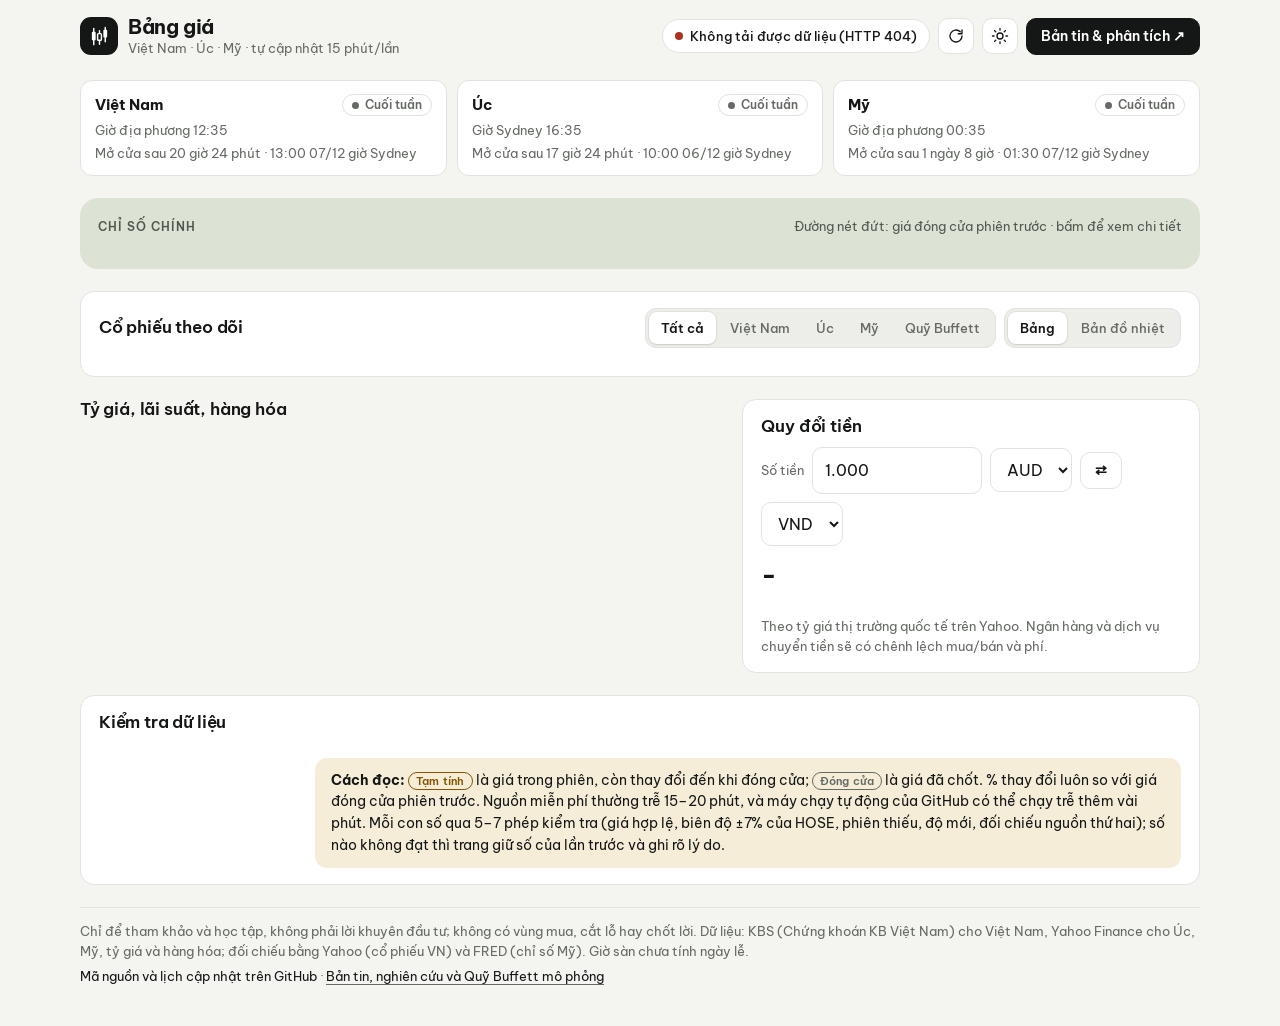
==== site/index.html @ a40be3b6 "Dong bo Quy Buffett/watchlist/goi y tu Claude; nhan Quy va nhan dinh; chan cong cu tim kiem; khoa ac" ====
<!doctype html>
<html lang="vi">
<head>
<meta charset="utf-8">
<meta name="viewport" content="width=device-width,initial-scale=1,viewport-fit=cover">
<title>Bảng giá trực tiếp</title>
<meta name="description" content="Giá chỉ số, cổ phiếu theo dõi, tỷ giá và hàng hóa Việt Nam, Úc, Mỹ; tự cập nhật 15 phút một lần trong giờ giao dịch, có kiểm tra dữ liệu.">
<meta name="theme-color" content="#151716">
<meta name="robots" content="noindex, nofollow, noarchive">
<link rel="manifest" href="manifest.webmanifest">
<link rel="icon" href="icon-192.png">
<link rel="apple-touch-icon" href="apple-touch-icon.png">
<meta name="apple-mobile-web-app-capable" content="yes">
<meta name="apple-mobile-web-app-title" content="Bảng giá">
<meta name="apple-mobile-web-app-status-bar-style" content="default">
<link rel="preconnect" href="https://fonts.googleapis.com">
<link rel="preconnect" href="https://fonts.gstatic.com" crossorigin>
<link rel="stylesheet" href="https://fonts.googleapis.com/css2?family=Be+Vietnam+Pro:wght@400;500;600;700&display=swap">
<style>
  /* Dấu ~ của Be Vietnam Pro dẹt, dễ đọc nhầm thành dấu trừ: lấy riêng ký tự này từ phông hệ thống */
  @font-face { font-family: "Tilde"; src: local("Arial"), local("Helvetica Neue"), local("Helvetica"), local("Roboto"); unicode-range: U+007E; }
  :root {
    color-scheme: light;
    --bg: #F4F4F1; --surface: #FFFFFF; --hero: #DCE3D5; --hero-line: #BFCAB6; --hero-muted: #505850;
    --ink: #151716; --muted: #656A64; --line: #E2E3DE; --soft: #EDEEE9; --on-ink: #FFFFFF; --on-ink-muted: #AEB3AC;
    --up: #17693F; --down: #A8331F; --warn: #845400; --warn-soft: #F6EDD9;
    --heat-up: #2E8B57; --heat-down: #C0463A; --heat-mid: #E4E6E0;
    --radius: 14px;
    --font: "Tilde", "Be Vietnam Pro", -apple-system, "Segoe UI", Roboto, "Helvetica Neue", Arial, sans-serif;
  }
  @media (prefers-color-scheme: dark) {
    :root:not([data-theme="light"]) {
      color-scheme: dark;
      --bg: #0F1110; --surface: #181B19; --hero: #243027; --hero-line: #3A493E; --hero-muted: #AAB6AA;
      --ink: #EBEDE8; --muted: #9CA29A; --line: #2B302C; --soft: #202421; --on-ink: #121413; --on-ink-muted: #5A6058;
      --up: #5CC48E; --down: #FF8A78; --warn: #E3A94C; --warn-soft: #2A2315;
      --heat-up: #2F8A5B; --heat-down: #B5483C; --heat-mid: #2A2E2B;
    }
  }
  :root[data-theme="dark"] {
    color-scheme: dark;
    --bg: #0F1110; --surface: #181B19; --hero: #243027; --hero-line: #3A493E; --hero-muted: #AAB6AA;
    --ink: #EBEDE8; --muted: #9CA29A; --line: #2B302C; --soft: #202421; --on-ink: #121413; --on-ink-muted: #5A6058;
    --up: #5CC48E; --down: #FF8A78; --warn: #E3A94C; --warn-soft: #2A2315;
    --heat-up: #2F8A5B; --heat-down: #B5483C; --heat-mid: #2A2E2B;
  }
  * { box-sizing: border-box; }
  html { -webkit-text-size-adjust: 100%; }
  body { margin: 0; background: var(--bg); color: var(--ink); font-family: var(--font); font-size: 15px; line-height: 1.55;
    padding: calc(14px + env(safe-area-inset-top, 0px)) 16px calc(40px + env(safe-area-inset-bottom, 0px)); -webkit-font-smoothing: antialiased; }
  .wrap { max-width: 1120px; margin-inline: auto; display: flex; flex-direction: column; gap: 22px; }
  h1, h2, h3 { margin: 0; line-height: 1.25; text-wrap: balance; }
  h2 { font-size: 17px; font-weight: 600; letter-spacing: -0.01em; }
  p { margin: 0; }
  a { color: var(--ink); text-underline-offset: 3px; text-decoration-color: var(--muted); }
  button { font: inherit; color: inherit; }
  :focus-visible { outline: 2px solid var(--ink); outline-offset: 2px; border-radius: 6px; }
  .muted { color: var(--muted); }
  .small { font-size: 13px; }
  .num { font-variant-numeric: tabular-nums; }
  .up { color: var(--up); } .down { color: var(--down); }

  /* Thanh trên */
  .top { display: flex; flex-wrap: wrap; align-items: center; justify-content: space-between; gap: 12px; }
  .brand { display: flex; align-items: center; gap: 10px; text-decoration: none; }
  .logo { width: 38px; height: 38px; border-radius: 11px; background: var(--ink); display: grid; place-items: center; flex: 0 0 auto; }
  .logo svg { width: 23px; height: 23px; }
  .logo .wk { stroke: var(--on-ink); stroke-width: 1.5; stroke-linecap: round; }
  .logo .bd { fill: var(--on-ink); } .logo .bh { fill: var(--ink); stroke: var(--on-ink); stroke-width: 1.5; }
  .brand h1 { font-size: 20px; font-weight: 700; letter-spacing: -0.02em; }
  .brand small { display: block; font-size: 12.5px; color: var(--muted); }
  .top-r { display: flex; flex-wrap: wrap; align-items: center; gap: 8px; }
  .chip { display: inline-flex; align-items: center; gap: 7px; font-size: 13px; font-weight: 500; padding: 6px 12px; border-radius: 999px; background: var(--surface); border: 1px solid var(--line); white-space: nowrap; }
  .chip .dot { width: 8px; height: 8px; border-radius: 50%; background: var(--up); }
  .chip.stale .dot { background: var(--warn); }
  .chip.err .dot { background: var(--down); }
  .btn { display: inline-flex; align-items: center; gap: 6px; font-size: 13.5px; font-weight: 600; padding: 7px 14px; border-radius: 10px; border: 1px solid var(--ink); background: var(--ink); color: var(--on-ink); cursor: pointer; text-decoration: none; }
  .btn.alt { background: var(--surface); color: var(--ink); border-color: var(--line); }
  .btn.alt:hover { border-color: var(--ink); }
  .icon-btn { width: 36px; height: 36px; padding: 0; justify-content: center; }
  .icon-btn svg { width: 18px; height: 18px; fill: none; stroke: currentColor; stroke-width: 1.8; stroke-linecap: round; stroke-linejoin: round; }
  .spin svg { animation: spin 0.8s linear infinite; }
  @keyframes spin { to { transform: rotate(360deg); } }

  /* Đồng hồ sàn */
  .clocks { display: grid; grid-template-columns: repeat(auto-fit, minmax(220px, 1fr)); gap: 10px; }
  .clock { background: var(--surface); border: 1px solid var(--line); border-radius: 12px; padding: 12px 14px; display: flex; flex-direction: column; gap: 3px; }
  .clock .r1 { display: flex; align-items: center; justify-content: space-between; gap: 8px; }
  .clock strong { font-size: 15px; }
  .st { display: inline-flex; align-items: center; gap: 6px; font-size: 12px; font-weight: 600; padding: 1px 9px; border-radius: 999px; border: 1px solid var(--line); color: var(--muted); }
  .st::before { content: ""; width: 7px; height: 7px; border-radius: 50%; background: currentColor; }
  .st.open { color: var(--up); }
  .st.lunch, .st.pre { color: var(--warn); }
  .clock .t { font-size: 13px; color: var(--muted); }

  /* Khung chỉ số (xanh xám) */
  .hero { background: var(--hero); border-radius: 18px; padding: 18px; display: flex; flex-direction: column; gap: 14px; }
  .hero-h { display: flex; flex-wrap: wrap; align-items: baseline; justify-content: space-between; gap: 6px 14px; }
  .eyebrow { font-size: 12px; font-weight: 600; letter-spacing: 0.08em; text-transform: uppercase; color: var(--hero-muted); }
  .idx { display: grid; grid-template-columns: repeat(auto-fill, minmax(150px, 1fr)); gap: 16px 14px; }
  .ix { display: flex; flex-direction: column; gap: 1px; min-width: 0; cursor: pointer; border-radius: 10px; }
  .ix .k { font-size: 13px; font-weight: 600; white-space: nowrap; overflow: hidden; text-overflow: ellipsis; }
  .ix .v { font-size: clamp(20px, 5vw, 28px); font-weight: 700; letter-spacing: -0.03em; line-height: 1.2; }
  .ix .d { font-size: 13px; font-weight: 600; }
  .ix .s { font-size: 11.5px; color: var(--hero-muted); }
  .ix svg { width: 100%; height: 38px; margin-top: 4px; overflow: visible; }
  .spark { fill: none; stroke: var(--ink); stroke-width: 1.6; stroke-linejoin: round; stroke-linecap: round; vector-effect: non-scaling-stroke; }
  .base { stroke: var(--hero-muted); stroke-width: 1; stroke-dasharray: 3 3; vector-effect: non-scaling-stroke; opacity: 0.7; }
  .badge { display: inline-block; font-size: 10.5px; font-weight: 600; letter-spacing: 0.02em; padding: 0 7px; border-radius: 999px; border: 1px solid currentColor; white-space: nowrap; }
  .badge.prov { color: var(--warn); }
  .badge.fin { color: var(--hero-muted); }
  .badge.h24 { color: var(--muted); }
  .badge.held { color: var(--down); }
  .badge.fund { background: var(--ink); color: var(--on-ink); border-color: var(--ink); }
  .badge.wait { color: var(--muted); }
  .vdot { display: inline-block; width: 8px; height: 8px; border-radius: 50%; margin-left: 5px; vertical-align: 1px; background: var(--muted); }
  .vdot.bullish { background: var(--up); } .vdot.bearish { background: var(--down); }
  .fund-mk { display: grid; gap: 14px; }
  @media (min-width: 900px) { .fund-mk { grid-template-columns: repeat(auto-fit, minmax(300px, 1fr)); } }
  .fund-mk h3 { font-size: 14px; margin: 0 0 6px; }
  .fund-mk table td, .fund-mk table th { padding: 8px 6px; }
  .fund-sum { font-size: 22px; font-weight: 700; letter-spacing: -0.02em; }

  /* Khối */
  .card { background: var(--surface); border: 1px solid var(--line); border-radius: var(--radius); padding: 16px 18px; min-width: 0; }
  .sec-h { display: flex; flex-wrap: wrap; align-items: center; justify-content: space-between; gap: 10px; margin-bottom: 12px; }
  .seg { display: inline-flex; gap: 2px; padding: 3px; border-radius: 11px; background: var(--soft); border: 1px solid var(--line); max-width: 100%; overflow-x: auto; }
  .seg button { font-size: 13px; font-weight: 500; padding: 6px 12px; border-radius: 8px; border: 0; background: none; color: var(--muted); cursor: pointer; white-space: nowrap; }
  .seg button[aria-pressed="true"] { background: var(--surface); color: var(--ink); font-weight: 600; box-shadow: 0 1px 2px rgba(0,0,0,.1), 0 0 0 1px var(--line); }
  .tools { display: flex; flex-wrap: wrap; gap: 8px; }

  /* Bảng theo dõi */
  .tbl { overflow-x: auto; margin-inline: -18px; padding-inline: 18px; }
  table { border-collapse: collapse; width: 100%; font-size: 14px; }
  th, td { padding: 10px 8px; text-align: left; border-bottom: 1px solid var(--line); vertical-align: middle; white-space: nowrap; }
  th { font-size: 11.5px; font-weight: 500; letter-spacing: 0.05em; text-transform: uppercase; color: var(--muted); }
  th button { all: unset; cursor: pointer; }
  th button:focus-visible { outline: 2px solid var(--ink); }
  th[aria-sort] button::after { content: " ↕"; opacity: 0.4; }
  th[aria-sort="descending"] button::after { content: " ↓"; opacity: 1; }
  th[aria-sort="ascending"] button::after { content: " ↑"; opacity: 1; }
  td.r, th.r { text-align: right; }
  thead th:first-child, tbody tr.row td:first-child { position: sticky; left: 0; z-index: 1; background: var(--surface); }
  tbody tr.row:hover td:first-child { background: var(--soft); }
  tbody tr.row { cursor: pointer; }
  tbody tr.row:hover td { background: var(--soft); }
  .tk { font-weight: 700; }
  .nm { display: block; font-size: 12px; color: var(--muted); max-width: 170px; overflow: hidden; text-overflow: ellipsis; }
  .rng { position: relative; width: 110px; height: 6px; border-radius: 3px; background: var(--soft); display: inline-block; vertical-align: middle; }
  .rng i { position: absolute; top: -3px; width: 3px; height: 12px; border-radius: 2px; background: var(--ink); transform: translateX(-50%); }
  td svg.mini { width: 96px; height: 26px; display: block; margin-left: auto; overflow: visible; }
  td svg.mini .spark { stroke-width: 1.4; }
  td svg.mini .base { stroke: var(--muted); }
  tr.detail td { background: var(--bg); white-space: normal; padding: 14px 12px; }
  .det { display: grid; gap: 14px; }
  @media (min-width: 760px) { .det { grid-template-columns: minmax(0, 1.4fr) minmax(0, 1fr); } }
  .det svg.big { width: 100%; height: 150px; display: block; overflow: visible; }
  .det svg.big .ma { fill: none; stroke: var(--muted); stroke-width: 1.2; stroke-dasharray: 5 4; vector-effect: non-scaling-stroke; }
  .det svg.big text { font-size: 11px; fill: var(--muted); font-family: var(--font); }
  .kv { display: grid; grid-template-columns: repeat(2, minmax(0, 1fr)); gap: 8px 14px; font-size: 13.5px; }
  .kv div span { display: block; font-size: 12px; color: var(--muted); }
  .checks { list-style: none; margin: 8px 0 0; padding: 0; display: flex; flex-direction: column; gap: 4px; font-size: 13px; }
  .checks li { display: flex; gap: 8px; align-items: baseline; }
  .lv { flex: 0 0 auto; font-size: 11px; font-weight: 700; padding: 0 7px; border-radius: 999px; border: 1px solid currentColor; }
  .lv.ok { color: var(--up); } .lv.warn { color: var(--warn); } .lv.fail { color: var(--down); } .lv.na { color: var(--muted); }

  /* Bản đồ nhiệt */
  .heat { display: grid; grid-template-columns: repeat(auto-fill, minmax(118px, 1fr)); gap: 6px; }
  .tile { border: 0; border-radius: 10px; padding: 12px 10px; text-align: left; cursor: pointer; display: flex; flex-direction: column; gap: 2px; min-height: 84px; color: var(--ink); }
  .tile .tk { font-size: 15px; }
  .tile .p { font-size: 13px; font-weight: 600; }
  .tile .m { font-size: 11.5px; opacity: 0.85; }
  .legend { display: flex; align-items: center; gap: 8px; font-size: 12px; color: var(--muted); margin-top: 10px; flex-wrap: wrap; }
  .legend .bar { width: 160px; height: 8px; border-radius: 4px; background: linear-gradient(90deg, var(--heat-down), var(--heat-mid), var(--heat-up)); }

  /* Vĩ mô */
  .macro { display: grid; grid-template-columns: repeat(auto-fill, minmax(165px, 1fr)); gap: 10px; }
  .mc { background: var(--surface); border: 1px solid var(--line); border-radius: 12px; padding: 12px 14px; display: flex; flex-direction: column; gap: 2px; cursor: pointer; text-align: left; }
  .mc .k { font-size: 12.5px; font-weight: 500; color: var(--muted); }
  .mc .v { font-size: 21px; font-weight: 700; letter-spacing: -0.02em; }
  .mc .d { font-size: 12.5px; font-weight: 600; }
  .mc .n { font-size: 11.5px; color: var(--muted); }

  /* Quy đổi tiền */
  .conv { display: grid; gap: 10px; }
  .conv .row2 { display: flex; flex-wrap: wrap; gap: 8px; align-items: center; }
  .conv input, .conv select { font: inherit; font-size: 16px; padding: 10px 12px; border-radius: 10px; border: 1px solid var(--line); background: var(--surface); color: var(--ink); }
  .conv input { width: 170px; max-width: 100%; }
  .conv .res { font-size: 26px; font-weight: 700; letter-spacing: -0.02em; }

  /* Kiểm tra dữ liệu */
  .qa { display: grid; gap: 16px; }
  @media (min-width: 760px) { .qa { grid-template-columns: 200px minmax(0, 1fr); align-items: start; } }
  svg.gauge { width: 170px; height: auto; display: block; }
  svg.gauge .t { stroke: var(--line); stroke-width: 3.4; stroke-linecap: round; }
  svg.gauge .t.on { stroke: var(--ink); }
  svg.gauge .g1 { font-family: var(--font); font-size: 36px; font-weight: 700; fill: var(--ink); letter-spacing: -0.03em; }
  svg.gauge .g2 { font-family: var(--font); font-size: 16px; font-weight: 500; fill: var(--muted); }
  .qa ul { margin: 0; padding-left: 18px; font-size: 14px; }
  .qa li + li { margin-top: 4px; }
  .note { background: var(--warn-soft); border-radius: 12px; padding: 12px 16px; font-size: 14px; }
  footer { font-size: 12.5px; color: var(--muted); border-top: 1px solid var(--line); padding-top: 14px; display: flex; flex-direction: column; gap: 6px; }
  .grid2 { display: grid; gap: 22px; }
  @media (min-width: 900px) { .grid2 { grid-template-columns: minmax(0, 1.4fr) minmax(0, 1fr); align-items: start; } }
  [hidden] { display: none !important; }
  @media (prefers-reduced-motion: reduce) { * { animation: none !important; transition: none !important; } }
</style>
</head>
<body>
<div class="wrap">
  <header class="top">
    <a class="brand" href="./" aria-label="Bảng giá trực tiếp, về đầu trang">
      <span class="logo" aria-hidden="true"><svg viewBox="0 0 24 24"><path class="wk" d="M6 3.5v17M12 6v14M18 2.5v15"/><rect class="bd" x="4" y="7" width="4" height="9" rx="1"/><rect class="bh" x="10" y="9" width="4" height="7" rx="1"/><rect class="bd" x="16" y="5" width="4" height="8" rx="1"/></svg></span>
      <span><h1>Bảng giá</h1><small>Việt Nam · Úc · Mỹ · tự cập nhật 15 phút/lần</small></span>
    </a>
    <div class="top-r">
      <span class="chip" id="fresh" role="status"><span class="dot" aria-hidden="true"></span><span id="fresh-t">Đang tải…</span></span>
      <button class="btn alt icon-btn" id="reload" type="button" aria-label="Tải lại dữ liệu" title="Tải lại dữ liệu"><svg viewBox="0 0 24 24"><path d="M20 12a8 8 0 1 1-2.34-5.66"/><path d="M20 4v5h-5"/></svg></button>
      <button class="btn alt icon-btn" id="theme" type="button" aria-label="Đổi giao diện sáng/tối" title="Giao diện: theo máy"><svg viewBox="0 0 24 24"><circle cx="12" cy="12" r="4"/><path d="M12 2v2M12 20v2M4.9 4.9l1.4 1.4M17.7 17.7l1.4 1.4M2 12h2M20 12h2M4.9 19.1l1.4-1.4M17.7 6.3l1.4-1.4"/></svg></button>
      <a class="btn" href="https://claude.ai/artifact/1ivWHfw7vfybPnV2a4QpZV" target="_blank" rel="noopener">Bản tin &amp; phân tích ↗</a>
    </div>
  </header>

  <section class="clocks" id="clocks" aria-label="Trạng thái các sàn"></section>

  <section class="hero" aria-label="Chỉ số chính">
    <div class="hero-h"><p class="eyebrow">Chỉ số chính</p><p class="small" style="color:var(--hero-muted)">Đường nét đứt: giá đóng cửa phiên trước · bấm để xem chi tiết</p></div>
    <div class="idx" id="idx"></div>
  </section>

  <section class="card" aria-labelledby="wl-h">
      <div class="sec-h">
        <h2 id="wl-h">Cổ phiếu theo dõi</h2>
        <div class="tools">
          <div class="seg" role="group" aria-label="Lọc theo thị trường" id="mkt-seg">
            <button type="button" data-m="ALL" aria-pressed="true">Tất cả</button>
            <button type="button" data-m="VN" aria-pressed="false">Việt Nam</button>
            <button type="button" data-m="AU" aria-pressed="false">Úc</button>
            <button type="button" data-m="US" aria-pressed="false">Mỹ</button>
            <button type="button" data-m="FUND" aria-pressed="false">Quỹ Buffett</button>
          </div>
          <div class="seg" role="group" aria-label="Kiểu hiển thị" id="view-seg">
            <button type="button" data-v="table" aria-pressed="true">Bảng</button>
            <button type="button" data-v="heat" aria-pressed="false">Bản đồ nhiệt</button>
          </div>
        </div>
      </div>
      <div class="tbl" id="wl-table"></div>
      <div id="wl-heat" hidden></div>
  </section>

  <section class="card" aria-labelledby="fd-h" id="fund-card" hidden>
    <div class="sec-h"><h2 id="fd-h">Quỹ Buffett mô phỏng · hôm nay</h2><span class="small muted" id="fd-src"></span></div>
    <div class="fund-mk" id="fund-body"></div>
    <p class="small muted" style="margin-top:10px">Quỹ ảo do routine nghiên cứu điều hành theo quy tắc cố định mỗi sáng. Con số ở đây là <strong>ước tính trong ngày</strong> từ giá mới nhất (có thể là giá tạm tính), không phải giá trị quỹ chính thức; phần tiền mặt coi như không đổi. Không phải lời khuyên đầu tư.</p>
  </section>

  <div class="grid2">
      <section aria-labelledby="mc-h">
        <div class="sec-h"><h2 id="mc-h">Tỷ giá, lãi suất, hàng hóa</h2></div>
        <div class="macro" id="macro"></div>
      </section>
      <section class="card conv" aria-labelledby="cv-h">
        <h2 id="cv-h">Quy đổi tiền</h2>
        <div class="row2">
          <label class="small muted" for="cv-amt">Số tiền</label>
          <input id="cv-amt" type="text" inputmode="decimal" value="1.000">
          <select id="cv-from" aria-label="Từ đồng tiền"><option>AUD</option><option>VND</option><option>USD</option></select>
          <button class="btn alt" type="button" id="cv-swap" aria-label="Đổi chiều">⇄</button>
          <select id="cv-to" aria-label="Sang đồng tiền"><option>VND</option><option>AUD</option><option>USD</option></select>
        </div>
        <p class="res num" id="cv-res" aria-live="polite">-</p>
        <p class="small muted" id="cv-rate"></p>
        <p class="small muted">Theo tỷ giá thị trường quốc tế trên Yahoo. Ngân hàng và dịch vụ chuyển tiền sẽ có chênh lệch mua/bán và phí.</p>
      </section>
  </div>

  <section class="card" aria-labelledby="qa-h">
    <div class="sec-h"><h2 id="qa-h">Kiểm tra dữ liệu</h2><span class="small muted" id="qa-src"></span></div>
    <div class="qa">
      <div id="qa-gauge"></div>
      <div style="display:flex;flex-direction:column;gap:12px;min-width:0">
        <div id="qa-list"></div>
        <div class="note">
          <strong>Cách đọc:</strong> <span class="badge prov">Tạm tính</span> là giá trong phiên, còn thay đổi đến khi đóng cửa; <span class="badge fin" style="color:var(--muted)">Đóng cửa</span> là giá đã chốt. % thay đổi luôn so với giá đóng cửa phiên trước. Nguồn miễn phí thường trễ 15–20 phút, và máy chạy tự động của GitHub có thể chạy trễ thêm vài phút. Mỗi con số qua 5–7 phép kiểm tra (giá hợp lệ, biên độ ±7% của HOSE, phiên thiếu, độ mới, đối chiếu nguồn thứ hai); số nào không đạt thì trang giữ số của lần trước và ghi rõ lý do.
        </div>
      </div>
    </div>
  </section>

  <footer>
    <p>Chỉ để tham khảo và học tập, không phải lời khuyên đầu tư; không có vùng mua, cắt lỗ hay chốt lời. Dữ liệu: KBS (Chứng khoán KB Việt Nam) cho Việt Nam, Yahoo Finance cho Úc, Mỹ, tỷ giá và hàng hóa; đối chiếu bằng Yahoo (cổ phiếu VN) và FRED (chỉ số Mỹ). Giờ sàn chưa tính ngày lễ.</p>
    <p><a id="repo-link" href="#" target="_blank" rel="noopener">Mã nguồn và lịch cập nhật trên GitHub</a> · <a href="https://claude.ai/artifact/1ivWHfw7vfybPnV2a4QpZV" target="_blank" rel="noopener">Bản tin, nghiên cứu và Quỹ Buffett mô phỏng</a></p>
  </footer>
</div>

<script>
(function () {
  'use strict';
  var $ = function (id) { return document.getElementById(id); };
  var DATA = null, OPEN = {}, SORT = { k: 'chg', dir: -1 }, MKT = 'ALL', VIEW = 'table';
  var SESS = {
    VN: { name: 'Việt Nam', tz: 'Asia/Ho_Chi_Minh', s: [[540, 690], [780, 885]] },
    AU: { name: 'Úc', tz: 'Australia/Sydney', s: [[600, 972]] },
    US: { name: 'Mỹ', tz: 'America/New_York', s: [[570, 960]] }
  };
  var SYD = 'Australia/Sydney';

  function esc(s) { return String(s == null ? '' : s).replace(/[&<>"']/g, function (c) { return { '&': '&amp;', '<': '&lt;', '>': '&gt;', '"': '&quot;', "'": '&#39;' }[c]; }); }
  function store(k, v) { try { if (v === undefined) { return localStorage.getItem(k); } localStorage.setItem(k, v); } catch (e) { return null; } }
  function fmt(v, dp) { return v == null ? '-' : Number(v).toLocaleString('vi-VN', { minimumFractionDigits: dp, maximumFractionDigits: dp }); }
  function dpOf(it) {
    if (it.dp != null) { return it.dp; }
    if (it.currency === 'VND') { return 0; }
    return 2;
  }
  function pct(v, d) { return v == null ? '-' : (v > 0 ? '+' : v < 0 ? '−' : '') + Math.abs(v).toFixed(d == null ? 2 : d).replace('.', ',') + '%'; }
  function cls(v) { return v == null ? '' : v > 0 ? 'up' : v < 0 ? 'down' : ''; }
  function arrow(v) { return v == null ? '' : v > 0 ? '▲ ' : v < 0 ? '▼ ' : '■ '; }
  function ddmm(iso) { var m = /^(\d{4})-(\d{2})-(\d{2})/.exec(iso || ''); return m ? m[3] + '/' + m[2] : ''; }

  // ---- Giờ theo múi giờ ----
  function parts(date, tz) {
    var o = {};
    new Intl.DateTimeFormat('en-GB', { timeZone: tz, hourCycle: 'h23', year: 'numeric', month: '2-digit', day: '2-digit', hour: '2-digit', minute: '2-digit', weekday: 'short' })
      .formatToParts(date).forEach(function (p) { o[p.type] = p.value; });
    return { y: +o.year, mo: +o.month, d: +o.day, h: +o.hour, mi: +o.minute, wd: ['Mon', 'Tue', 'Wed', 'Thu', 'Fri', 'Sat', 'Sun'].indexOf(o.weekday) };
  }
  function zoned(y, mo, d, minutes, tz) {
    var guess = Date.UTC(y, mo - 1, d, Math.floor(minutes / 60), minutes % 60);
    for (var i = 0; i < 2; i++) {
      var p = parts(new Date(guess), tz);
      var shown = Date.UTC(p.y, p.mo - 1, p.d, p.h, p.mi);
      guess += Date.UTC(y, mo - 1, d, Math.floor(minutes / 60), minutes % 60) - shown;
    }
    return new Date(guess);
  }
  function hm(date, tz) { var p = parts(date, tz); return (p.h < 10 ? '0' : '') + p.h + ':' + (p.mi < 10 ? '0' : '') + p.mi; }
  function dur(ms) {
    var m = Math.max(0, Math.round(ms / 60000)), h = Math.floor(m / 60);
    if (h >= 24) { return Math.floor(h / 24) + ' ngày ' + (h % 24) + ' giờ'; }
    return h ? h + ' giờ ' + (m % 60) + ' phút' : m + ' phút';
  }
  function marketClock(k, now) {
    var S = SESS[k], p = parts(now, S.tz), t = p.h * 60 + p.mi, st = 'closed', next = null, what = '';
    var dayStart = function (addDays) {
      var base = new Date(Date.UTC(p.y, p.mo - 1, p.d + addDays));
      return { y: base.getUTCFullYear(), mo: base.getUTCMonth() + 1, d: base.getUTCDate(), wd: (p.wd + addDays) % 7 };
    };
    if (p.wd < 5) {
      for (var i = 0; i < S.s.length; i++) {
        var a = S.s[i][0], b = S.s[i][1];
        if (t >= a && t < b) { st = 'open'; next = zoned(p.y, p.mo, p.d, b, S.tz); what = i < S.s.length - 1 ? 'nghỉ trưa' : 'đóng cửa'; break; }
        if (t < a) { st = i === 0 ? 'pre' : 'lunch'; next = zoned(p.y, p.mo, p.d, a, S.tz); what = i === 0 ? 'mở cửa' : 'giao dịch lại'; break; }
      }
    }
    if (!next) {
      st = p.wd >= 5 ? 'weekend' : 'closed';
      for (var n = 1; n <= 7; n++) {
        var dd = dayStart(n);
        if (dd.wd < 5) { next = zoned(dd.y, dd.mo, dd.d, S.s[0][0], S.tz); what = 'mở cửa'; break; }
      }
    }
    return { st: st, next: next, what: what, local: hm(now, S.tz) };
  }
  var ST_TEXT = { open: 'Đang giao dịch', lunch: 'Nghỉ trưa', pre: 'Chưa mở cửa', closed: 'Đã đóng cửa', weekend: 'Cuối tuần' };
  function renderClocks() {
    var now = new Date();
    $('clocks').innerHTML = ['VN', 'AU', 'US'].map(function (k) {
      var c = marketClock(k, now), S = SESS[k];
      var nextSyd = c.next ? hm(c.next, SYD) : '';
      var sameDay = c.next && parts(c.next, SYD).d === parts(now, SYD).d;
      return '<div class="clock"><div class="r1"><strong>' + S.name + '</strong><span class="st ' + c.st + '">' + ST_TEXT[c.st] + '</span></div>' +
        '<span class="t">' + (k === 'AU' ? 'Giờ Sydney ' : 'Giờ địa phương ') + c.local + '</span>' +
        (c.next ? '<span class="t">' + c.what.charAt(0).toUpperCase() + c.what.slice(1) + ' sau ' + dur(c.next - now) + ' · ' + nextSyd + (sameDay ? '' : ' ' + ddmm(c.next.toISOString())) + ' giờ Sydney</span>' : '') + '</div>';
    }).join('');
  }

  // ---- Biểu đồ ----
  function sparkSvg(vals, base, w, h, klass) {
    vals = (vals || []).filter(function (v) { return v != null; });
    if (vals.length < 2) { return ''; }
    var all = base != null ? vals.concat([base]) : vals;
    var lo = Math.min.apply(null, all), hi = Math.max.apply(null, all);
    if (hi === lo) { hi = lo + 1; }
    var X = function (i) { return (i / (vals.length - 1)) * w; };
    var Y = function (v) { return h - 2 - (v - lo) / (hi - lo) * (h - 4); };
    var d = vals.map(function (v, i) { return (i ? 'L' : 'M') + X(i).toFixed(1) + ',' + Y(v).toFixed(1); }).join('');
    return '<svg class="' + (klass || '') + '" viewBox="0 0 ' + w + ' ' + h + '" preserveAspectRatio="none" aria-hidden="true">' +
      (base != null ? '<line class="base" x1="0" x2="' + w + '" y1="' + Y(base).toFixed(1) + '" y2="' + Y(base).toFixed(1) + '"/>' : '') +
      '<path class="spark" d="' + d + '"/></svg>';
  }
  function bigChart(it) {
    var v = it.hist || [];
    if (v.length < 2) { return '<p class="small muted">Chưa đủ dữ liệu để vẽ.</p>'; }
    var w = 600, h = 150, pl = 4, pr = 4, pt = 8, pb = 18;
    var extra = [it.ma50, it.prevClose].filter(function (x) { return x != null; });
    var lo = Math.min.apply(null, v.concat(extra)), hi = Math.max.apply(null, v.concat(extra));
    if (hi === lo) { hi = lo + 1; }
    var X = function (i) { return pl + (w - pl - pr) * i / (v.length - 1); };
    var Y = function (x) { return pt + (h - pt - pb) * (1 - (x - lo) / (hi - lo)); };
    var d = v.map(function (x, i) { return (i ? 'L' : 'M') + X(i).toFixed(1) + ',' + Y(x).toFixed(1); }).join('');
    var ma = it.ma50 != null ? '<line class="ma" x1="' + pl + '" x2="' + (w - pr) + '" y1="' + Y(it.ma50).toFixed(1) + '" y2="' + Y(it.ma50).toFixed(1) + '"/>' : '';
    return '<svg class="big" viewBox="0 0 ' + w + ' ' + h + '" preserveAspectRatio="none" role="img" aria-label="Giá ' + esc(it.label) + ' 60 phiên gần nhất">' + ma +
      '<path class="spark" d="' + d + '"/></svg>' +
      '<p class="small muted">60 phiên gần nhất · cao nhất ' + fmt(Math.max.apply(null, v), dpOf(it)) + ' · thấp nhất ' + fmt(Math.min.apply(null, v), dpOf(it)) +
      (it.ma50 != null ? ' · nét đứt: trung bình 50 phiên ' + fmt(it.ma50, dpOf(it)) : '') + '</p>';
  }
  function gauge(frac, big, small, label) {
    var n = 41, s = '';
    for (var i = 0; i < n; i++) {
      var a = (150 + 240 * i / (n - 1)) * Math.PI / 180, c = Math.cos(a), si = Math.sin(a);
      var on = frac != null && frac > 0 && i / (n - 1) <= frac + 1e-9;
      s += '<line class="t' + (on ? ' on' : '') + '" x1="' + (100 + 70 * c).toFixed(1) + '" y1="' + (100 + 70 * si).toFixed(1) + '" x2="' + (100 + 88 * c).toFixed(1) + '" y2="' + (100 + 88 * si).toFixed(1) + '"/>';
    }
    return '<svg class="gauge" viewBox="0 0 200 152" role="img" aria-label="' + esc(label) + '">' + s +
      '<text class="g1" x="100" y="110" text-anchor="middle">' + esc(big) + '</text><text class="g2" x="100" y="136" text-anchor="middle">' + esc(small) + '</text></svg>';
  }

  // ---- Trạng thái một con số ----
  function badge(it) {
    if (it.held) { return '<span class="badge held" title="' + esc(it.heldReason) + '">Số cũ</span>'; }
    if (it.status === 'provisional') { return '<span class="badge prov">Tạm tính' + (it.lastTime ? ' ' + hm(new Date(it.lastTime), SYD) : '') + '</span>'; }
    if (it.status === 'final') { return '<span class="badge fin">Đóng cửa ' + ddmm(it.day) + '</span>'; }
    return '<span class="badge h24">24 giờ</span>';
  }
  function unitOf(it) { return it.unit || (it.currency && !it.index ? it.currency : ''); }
  var VI = { bullish: 'Tích cực', neutral: 'Trung lập', bearish: 'Tiêu cực' };
  function tagsHtml(it) {
    var t = it.tags || [], h = '';
    if (t.indexOf('fund') >= 0 && it.weight != null) { h += ' <span class="badge fund" title="Đang nằm trong quỹ Buffett mô phỏng">Quỹ ' + Math.round(it.weight * 100) + '%</span>'; }
    else if (t.indexOf('waiting') >= 0) { h += ' <span class="badge wait" title="Đã được chấm Tích cực, chờ kỳ cân lại đầu tháng">Chờ cân lại</span>'; }
    if (it.verdict) { h += '<span class="vdot ' + esc(it.verdict) + '" role="img" aria-label="Buffett: ' + esc(VI[it.verdict]) + '" title="Mô phỏng Buffett: ' + esc(VI[it.verdict]) + (it.confidence != null ? ', tin cậy ' + esc(it.confidence) + '/100' : '') + '"></span>'; }
    return h;
  }

  function renderIndices() {
    var ids = DATA.groups.indices || [];
    $('idx').innerHTML = ids.map(function (k) {
      var it = DATA.items[k];
      if (!it) { return '<div class="ix"><span class="k">' + esc(k) + '</span><span class="s">Chưa có dữ liệu</span></div>'; }
      var sp = it.spark && it.spark.length > 1 ? it.spark : it.hist;
      return '<div class="ix" tabindex="0" role="button" data-open="' + esc(k) + '" aria-label="' + esc(it.label) + ' ' + fmt(it.last, 2) + ', ' + pct(it.changePct) + '">' +
        '<span class="k">' + esc(it.label) + '</span><span class="v num">' + fmt(it.last, 2) + '</span>' +
        '<span class="d ' + cls(it.changePct) + '">' + arrow(it.changePct) + pct(it.changePct).replace(/^[+−]/, '') + ' <span class="num" style="font-weight:500">(' + (it.change > 0 ? '+' : '') + fmt(it.change, 2) + ')</span></span>' +
        '<span class="s">' + badge(it) + '</span>' + sparkSvg(sp, it.spark && it.spark.length > 1 ? it.prevClose : null, 160, 38) + '</div>';
    }).join('');
  }

  function rowsFor() {
    return (DATA.groups.watchlist || []).map(function (k) { return DATA.items[k]; }).filter(function (it) {
      if (!it) { return false; }
      if (MKT === 'FUND') { return (it.tags || []).some(function (t) { return t === 'fund' || t === 'waiting'; }); }
      return MKT === 'ALL' || it.market === MKT;
    });
  }
  var COLS = [
    ['tk', 'Mã', function (it) { return it.label; }],
    ['px', 'Giá', function (it) { return it.last; }, 'r'],
    ['chg', '% ngày', function (it) { return it.changePct; }, 'r'],
    ['m1', '1 tháng', function (it) { return it.chg1m; }, 'r'],
    ['ytd', 'Từ đầu năm', function (it) { return it.chgYtd; }, 'r'],
    ['rng', 'Vùng 52 tuần', function (it) { return it.hi52 > it.lo52 ? (it.last - it.lo52) / (it.hi52 - it.lo52) : null; }],
    ['ma', 'So với MA200', function (it) { return it.ma200 ? (it.last / it.ma200 - 1) * 100 : null; }, 'r'],
    ['sp', '60 phiên', null, 'r']
  ];
  function renderTable() {
    var rows = rowsFor(), col = COLS.filter(function (c) { return c[0] === SORT.k; })[0];
    if (col && col[2]) {
      rows.sort(function (a, b) {
        var x = col[2](a), y = col[2](b);
        if (x == null) { return 1; } if (y == null) { return -1; }
        return (typeof x === 'string' ? x.localeCompare(y) : x - y) * SORT.dir;
      });
    }
    var head = '<thead><tr>' + COLS.map(function (c) {
      var sorted = SORT.k === c[0] ? (SORT.dir > 0 ? 'ascending' : 'descending') : 'none';
      return '<th class="' + (c[3] || '') + '"' + (c[2] ? ' aria-sort="' + sorted + '"><button type="button" data-sort="' + c[0] + '">' + c[1] + '</button>' : '>' + c[1]) + '</th>';
    }).join('') + '</tr></thead>';
    var body = rows.map(function (it) {
      var pos = it.hi52 > it.lo52 ? Math.max(0, Math.min(1, (it.last - it.lo52) / (it.hi52 - it.lo52))) : null;
      var vsMa = it.ma200 ? (it.last / it.ma200 - 1) * 100 : null;
      var tr = '<tr class="row" data-open="' + esc(it.key) + '" tabindex="0" aria-expanded="' + (OPEN[it.key] ? 'true' : 'false') + '">' +
        '<td><span class="tk">' + esc(it.label) + '</span>' + tagsHtml(it) + ' ' + badge(it) + '<span class="nm">' + esc(it.name || '') + ' · ' + esc(it.market) + '</span></td>' +
        '<td class="r num">' + fmt(it.last, dpOf(it)) + '</td>' +
        '<td class="r num ' + cls(it.changePct) + '">' + pct(it.changePct) + '</td>' +
        '<td class="r num ' + cls(it.chg1m) + '">' + pct(it.chg1m, 1) + '</td>' +
        '<td class="r num ' + cls(it.chgYtd) + '">' + pct(it.chgYtd, 1) + '</td>' +
        '<td>' + (pos == null ? '-' : '<span class="rng" title="Thấp ' + fmt(it.lo52, dpOf(it)) + ' · cao ' + fmt(it.hi52, dpOf(it)) + '"><i style="left:' + (pos * 100).toFixed(1) + '%"></i></span>') + '</td>' +
        '<td class="r num ' + cls(vsMa) + '">' + pct(vsMa, 1) + '</td>' +
        '<td class="r">' + sparkSvg(it.hist, null, 96, 26, 'mini') + '</td></tr>';
      if (OPEN[it.key]) { tr += '<tr class="detail"><td colspan="' + COLS.length + '">' + detail(it) + '</td></tr>'; }
      return tr;
    }).join('');
    $('wl-table').innerHTML = rows.length ? '<table>' + head + '<tbody>' + body + '</tbody></table>' : '<p class="muted">Không có mã nào.</p>';
  }
  function heatColor(p) {
    var a = Math.min(0.75, Math.abs(p || 0) / 4 * 0.75);  // giới hạn 75% để chữ màu mực vẫn đọc rõ
    var to = p >= 0 ? 'var(--heat-up)' : 'var(--heat-down)';
    return 'color-mix(in srgb, ' + to + ' ' + Math.round(a * 100) + '%, var(--heat-mid))';
  }
  function renderHeat() {
    var rows = rowsFor().slice().sort(function (a, b) { return (b.changePct || 0) - (a.changePct || 0); });
    $('wl-heat').innerHTML = '<div class="heat">' + rows.map(function (it) {
      return '<button type="button" class="tile" data-open="' + esc(it.key) + '" style="background:' + heatColor(it.changePct) + '">' +
        '<span class="tk">' + esc(it.label) + tagsHtml(it) + '</span><span class="p num">' + arrow(it.changePct) + pct(it.changePct) + '</span>' +
        '<span class="m num">' + fmt(it.last, dpOf(it)) + ' ' + esc(unitOf(it)) + '</span></button>';
    }).join('') + '</div><div class="legend"><span>−4%</span><span class="bar" aria-hidden="true"></span><span>+4%</span><span>· màu đậm dần theo mức tăng/giảm trong ngày; bấm ô để xem chi tiết</span></div>';
  }
  function detail(it) {
    var dp = dpOf(it);
    var kv = [
      ['Giá đóng cửa phiên trước', fmt(it.prevClose, dp) + (it.prevDate ? ' (' + ddmm(it.prevDate) + (it.prevSource ? ', ' + it.prevSource : '') + ')' : '')],
      ['Thấp – cao trong ngày', fmt(it.dayLow, dp) + ' – ' + fmt(it.dayHigh, dp)],
      ['Thấp – cao 52 tuần', fmt(it.lo52, dp) + ' – ' + fmt(it.hi52, dp)],
      ['Trung bình 50 / 200 phiên', fmt(it.ma50, dp) + ' / ' + fmt(it.ma200, dp)],
      ['3 tháng', pct(it.chg3m, 1)],
      ['Nguồn', it.source + (it.lastTime ? ' · giá lúc ' + hm(new Date(it.lastTime), SYD) + ' giờ Sydney' : '')]
    ];
    return '<div class="det"><div>' + bigChart(it) + '</div><div><div class="kv">' + kv.map(function (x) { return '<div><span>' + x[0] + '</span>' + esc(x[1]) + '</div>'; }).join('') + '</div>' +
      (it.held ? '<p class="small" style="margin-top:8px;color:var(--down)">' + esc(it.heldReason) + '</p>' : '') +
      (it.note ? '<p class="small muted" style="margin-top:8px">' + esc(it.note) + '</p>' : '') +
      '<ul class="checks">' + (it.checks || []).map(function (c) { return '<li><span class="lv ' + c.level + '">' + ({ ok: 'Đạt', warn: 'Lưu ý', fail: 'Lỗi', na: 'Chưa có' }[c.level] || c.level) + '</span><span><strong>' + esc(c.name) + ':</strong> ' + esc(c.note) + '</span></li>'; }).join('') + '</ul>' +
      '<p class="small muted" style="margin-top:8px">Số liệu thống kê, không phải khuyến nghị mua bán.</p></div></div>';
  }
  function renderMacro() {
    $('macro').innerHTML = (DATA.groups.macro || []).map(function (k) {
      var it = DATA.items[k];
      if (!it) { return ''; }
      return '<button type="button" class="mc" data-mopen="' + esc(k) + '" title="' + esc(it.note || '') + '"><span class="k">' + esc(it.label) + '</span>' +
        '<span class="v num">' + fmt(it.last, dpOf(it)) + (it.unit === '%' ? '%' : '') + '</span>' +
        '<span class="d ' + cls(it.changePct) + '">' + arrow(it.changePct) + pct(it.changePct) + '</span>' +
        '<span class="n">' + (it.unit && it.unit !== '%' ? esc(it.unit) + ' · ' : '') + badge(it) + '</span></button>';
    }).join('');
  }

  // ---- Quy đổi ----
  function parseAmt(s) { var t = String(s || '').replace(/\s/g, '').replace(/\./g, '').replace(',', '.'); var v = parseFloat(t); return isFinite(v) ? v : null; }
  function rateUSD(ccy) {
    var au = DATA && DATA.items.AUDUSD, vn = DATA && DATA.items.USDVND;
    if (ccy === 'USD') { return 1; }
    if (ccy === 'AUD') { return au ? au.last : null; }
    if (ccy === 'VND') { return vn ? 1 / vn.last : null; }
    return null;
  }
  function renderConv() {
    var a = parseAmt($('cv-amt').value), f = $('cv-from').value, t = $('cv-to').value;
    var rf = rateUSD(f), rt = rateUSD(t);
    if (a == null || !rf || !rt) { $('cv-res').textContent = '-'; $('cv-rate').textContent = ''; return; }
    var v = a * rf / rt, dp = t === 'VND' ? 0 : 2;
    $('cv-res').textContent = fmt(v, dp) + ' ' + t;
    $('cv-rate').textContent = '1 ' + f + ' = ' + fmt(rf / rt, f === 'VND' ? 6 : (t === 'VND' ? 0 : 4)) + ' ' + t + ' · tính từ AUD/USD ' + fmt(DATA.items.AUDUSD && DATA.items.AUDUSD.last, 4) + ' và USD/VND ' + fmt(DATA.items.USDVND && DATA.items.USDVND.last, 0);
  }

  // ---- Kiểm tra dữ liệu ----
  function renderQA() {
    var s = DATA.summary, items = DATA.items, issues = [];
    Object.keys(items).forEach(function (k) {
      var it = items[k];
      (it.checks || []).forEach(function (c) { if (c.level === 'warn' || c.level === 'fail') { issues.push({ it: it, c: c }); } });
    });
    var passed = s.ok, frac = s.total ? passed / s.total : null;
    $('qa-gauge').innerHTML = gauge(frac, passed + '/' + s.total, 'đạt kiểm tra', 'Kiểm tra dữ liệu: ' + passed + ' trên ' + s.total + ' con số đạt mọi phép kiểm tra');
    var lines = ['<strong>' + s.fresh + '/' + s.total + '</strong> con số được lấy mới ở lần cập nhật này; ' + s.warn + ' con số có lưu ý; ' + s.held + ' con số đang giữ giá trị cũ; ' + s.missing + ' con số thiếu.'];
    var errs = Object.keys(DATA.errors || {});
    if (errs.length) { lines.push('Nguồn lỗi: ' + errs.map(function (k) { return esc(k) + ' (' + esc(DATA.errors[k]) + ')'; }).join('; ')); }
    $('qa-list').innerHTML = '<p>' + lines.join('</p><p class="small muted">') + '</p>' +
      (issues.length ? '<ul style="margin-top:8px">' + issues.map(function (x) { return '<li><span class="lv ' + x.c.level + '">' + (x.c.level === 'fail' ? 'Lỗi' : 'Lưu ý') + '</span> <strong>' + esc(x.it.label) + '</strong> · ' + esc(x.c.name) + ': ' + esc(x.c.note) + '</li>'; }).join('') + '</ul>' : '<p class="small muted" style="margin-top:6px">Không có lưu ý nào ở lần cập nhật này.</p>');
    $('qa-src').textContent = 'Lần cập nhật ' + DATA.generatedAtSydney + ' giờ Sydney';
  }

  function renderFresh() {
    var chip = $('fresh'), t = $('fresh-t');
    if (!DATA) { return; }
    var age = (Date.now() - new Date(DATA.generatedAt).getTime()) / 60000;
    var anyOpen = ['VN', 'AU', 'US'].some(function (k) { var st = marketClock(k, new Date()).st; return st === 'open' || st === 'lunch'; });
    chip.className = 'chip' + (anyOpen && age > 45 ? ' stale' : '');
    t.textContent = 'Cập nhật ' + (age < 1 ? 'vừa xong' : dur(age * 60000) + ' trước') + (anyOpen && age > 45 ? ' · máy chạy tự động đang trễ' : '');
  }
  var MKN = { VN: 'Việt Nam', AU: 'Úc', US: 'Mỹ' };
  function renderFund() {
    var f = DATA.sync && DATA.sync.funds, card = $('fund-card');
    var mk = f ? Object.keys(f).filter(function (m) { return f[m] && ((f[m].holdings || []).length || (f[m].waiting || []).length); }) : [];
    card.hidden = !mk.length;
    if (!mk.length) { return; }
    $('fd-src').textContent = 'Danh sách quỹ đồng bộ ngày ' + ddmm(DATA.sync.updatedAt || '');
    $('fund-body').innerHTML = mk.map(function (m) {
      var fm = f[m], total = 0, have = 0;
      var rows = (fm.holdings || []).map(function (h) {
        var it = DATA.items[h.id], chg = it ? it.changePct : null, c = chg == null ? null : h.weight * chg;
        if (c != null) { total += c; have++; }
        return '<tr><td><span class="tk">' + esc(it ? it.label : h.id.split('-')[1]) + '</span> ' + (it ? badge(it) : '') + '</td><td class="r num">' + Math.round(h.weight * 100) + '%</td>' +
          '<td class="r num ' + cls(chg) + '">' + pct(chg) + '</td><td class="r num ' + cls(c) + '">' + (c == null ? '-' : pct(c)) + '</td></tr>';
      }).join('');
      var waiting = (fm.waiting || []).map(function (id) { var it = DATA.items[id]; return esc(it ? it.label : id.split('-')[1]); });
      return '<div><h3>' + esc(MKN[m] || m) + ' <span class="small muted">· tiền mặt ' + (fm.cashWeight != null ? Math.round(fm.cashWeight * 100) + '%' : '-') + '</span></h3>' +
        (rows ? '<p class="small muted">Ước tính thay đổi hôm nay của quỹ</p><p class="fund-sum num ' + cls(have ? total : null) + '">' + (have ? arrow(total) + pct(total) : '-') + '</p>' +
          '<div class="tbl" style="margin-inline:0;padding-inline:0"><table><thead><tr><th>Mã</th><th class="r">Tỷ trọng</th><th class="r">% ngày</th><th class="r">Đóng góp</th></tr></thead><tbody>' + rows + '</tbody></table></div>'
          : '<p class="small muted">Chưa nắm mã nào.</p>') +
        (waiting.length ? '<p class="small" style="margin-top:6px">Chờ cân lại đầu tháng: ' + waiting.join(', ') + '</p>' : '') + '</div>';
    }).join('');
  }
  function renderAll() {
    renderIndices(); renderMacro(); renderConv(); renderQA(); renderFresh(); renderFund();
    if (VIEW === 'table') { renderTable(); } else { renderHeat(); }
  }

  var loading = false;
  function load() {
    if (loading) { return; }
    loading = true; $('reload').classList.add('spin');
    fetch('data/latest.json?t=' + Date.now(), { cache: 'no-store' }).then(function (r) {
      if (!r.ok) { throw new Error('HTTP ' + r.status); }
      return r.json();
    }).then(function (d) {
      var changed = !DATA || d.generatedAt !== DATA.generatedAt;
      DATA = d;
      if (changed) { renderAll(); } else { renderFresh(); }
    }).catch(function (e) {
      $('fresh').className = 'chip err';
      $('fresh-t').textContent = 'Không tải được dữ liệu (' + e.message + ')';
    }).then(function () { loading = false; $('reload').classList.remove('spin'); });
  }

  // ---- Sự kiện ----
  function toggleOpen(k) {
    OPEN[k] = !OPEN[k];
    if (VIEW !== 'table') { VIEW = 'table'; setView(); }
    renderTable();
  }
  document.addEventListener('click', function (ev) {
    var s = ev.target.closest('[data-sort]');
    if (s) { var k = s.getAttribute('data-sort'); SORT = { k: k, dir: SORT.k === k ? -SORT.dir : (k === 'tk' ? 1 : -1) }; renderTable(); return; }
    var o = ev.target.closest('[data-open]');
    if (o && DATA) {
      var key = o.getAttribute('data-open');
      if ((DATA.groups.watchlist || []).indexOf(key) >= 0) { toggleOpen(key); }
      else { showSheet(key); }
      return;
    }
    var m = ev.target.closest('[data-mopen]');
    if (m && DATA) { showSheet(m.getAttribute('data-mopen')); }
  });
  document.addEventListener('keydown', function (ev) {
    if ((ev.key === 'Enter' || ev.key === ' ') && ev.target.matches && ev.target.matches('[data-open][tabindex]')) { ev.preventDefault(); ev.target.click(); }
    if (ev.key === 'Escape') { closeSheet(); }
  });
  $('mkt-seg').addEventListener('click', function (ev) {
    var b = ev.target.closest('button'); if (!b) { return; }
    MKT = b.getAttribute('data-m'); store('bg-mkt', MKT);
    this.querySelectorAll('button').forEach(function (x) { x.setAttribute('aria-pressed', x === b ? 'true' : 'false'); });
    if (DATA) { VIEW === 'table' ? renderTable() : renderHeat(); }
  });
  function setView() {
    document.querySelectorAll('#view-seg button').forEach(function (x) { x.setAttribute('aria-pressed', x.getAttribute('data-v') === VIEW ? 'true' : 'false'); });
    $('wl-table').hidden = VIEW !== 'table'; $('wl-heat').hidden = VIEW !== 'heat';
  }
  $('view-seg').addEventListener('click', function (ev) {
    var b = ev.target.closest('button'); if (!b) { return; }
    VIEW = b.getAttribute('data-v'); store('bg-view', VIEW); setView();
    if (DATA) { VIEW === 'table' ? renderTable() : renderHeat(); }
  });
  ['cv-amt', 'cv-from', 'cv-to'].forEach(function (id) { $(id).addEventListener('input', function () { if (DATA) { renderConv(); } }); });
  $('cv-swap').addEventListener('click', function () { var f = $('cv-from').value; $('cv-from').value = $('cv-to').value; $('cv-to').value = f; if (DATA) { renderConv(); } });
  $('reload').addEventListener('click', load);

  // Bảng chi tiết cho chỉ số và vĩ mô (dạng hộp nổi)
  var sheet = null;
  function showSheet(k) {
    var it = DATA.items[k]; if (!it) { return; }
    closeSheet();
    sheet = document.createElement('div');
    sheet.setAttribute('role', 'dialog'); sheet.setAttribute('aria-modal', 'true'); sheet.setAttribute('aria-label', it.label);
    sheet.style.cssText = 'position:fixed;inset:0;z-index:50;background:rgba(0,0,0,.35);display:flex;align-items:flex-end;justify-content:center;padding:16px';
    sheet.innerHTML = '<div class="card" style="width:100%;max-width:760px;max-height:85vh;overflow:auto;margin-bottom:env(safe-area-inset-bottom,0px)">' +
      '<div class="sec-h"><h2>' + esc(it.label) + ' <span class="num">' + fmt(it.last, dpOf(it)) + '</span> <span class="' + cls(it.changePct) + '" style="font-size:15px">' + pct(it.changePct) + '</span></h2>' +
      '<button class="btn alt" type="button" data-close>Đóng</button></div>' + detail(it) + '</div>';
    sheet.addEventListener('click', function (ev) { if (ev.target === sheet || ev.target.closest('[data-close]')) { closeSheet(); } });
    document.body.appendChild(sheet);
    sheet.querySelector('[data-close]').focus();
  }
  function closeSheet() { if (sheet) { sheet.remove(); sheet = null; } }

  // Giao diện sáng / tối / theo máy
  var THEMES = ['system', 'light', 'dark'], TLABEL = { system: 'theo máy', light: 'sáng', dark: 'tối' };
  function applyTheme(t) {
    if (t === 'system') { document.documentElement.removeAttribute('data-theme'); } else { document.documentElement.setAttribute('data-theme', t); }
    $('theme').title = 'Giao diện: ' + TLABEL[t];
  }
  var theme = store('bg-theme') || 'system';
  applyTheme(theme);
  $('theme').addEventListener('click', function () { theme = THEMES[(THEMES.indexOf(theme) + 1) % 3]; store('bg-theme', theme); applyTheme(theme); });

  // Liên kết tới kho mã nguồn (tự suy ra từ địa chỉ GitHub Pages)
  var host = location.hostname, seg = location.pathname.split('/').filter(Boolean)[0];
  if (/\.github\.io$/.test(host)) { $('repo-link').href = 'https://github.com/' + host.split('.')[0] + '/' + (seg || ''); } else { $('repo-link').removeAttribute('href'); }

  MKT = store('bg-mkt') || 'ALL';
  document.querySelectorAll('#mkt-seg button').forEach(function (x) { x.setAttribute('aria-pressed', x.getAttribute('data-m') === MKT ? 'true' : 'false'); });
  VIEW = store('bg-view') === 'heat' ? 'heat' : 'table';
  setView();
  renderClocks();
  load();
  setInterval(renderClocks, 30000);
  setInterval(renderFresh, 30000);
  setInterval(function () { if (!document.hidden) { load(); } }, 60000);
  document.addEventListener('visibilitychange', function () { if (!document.hidden) { renderClocks(); load(); } });
})();
</script>
</body>
</html>
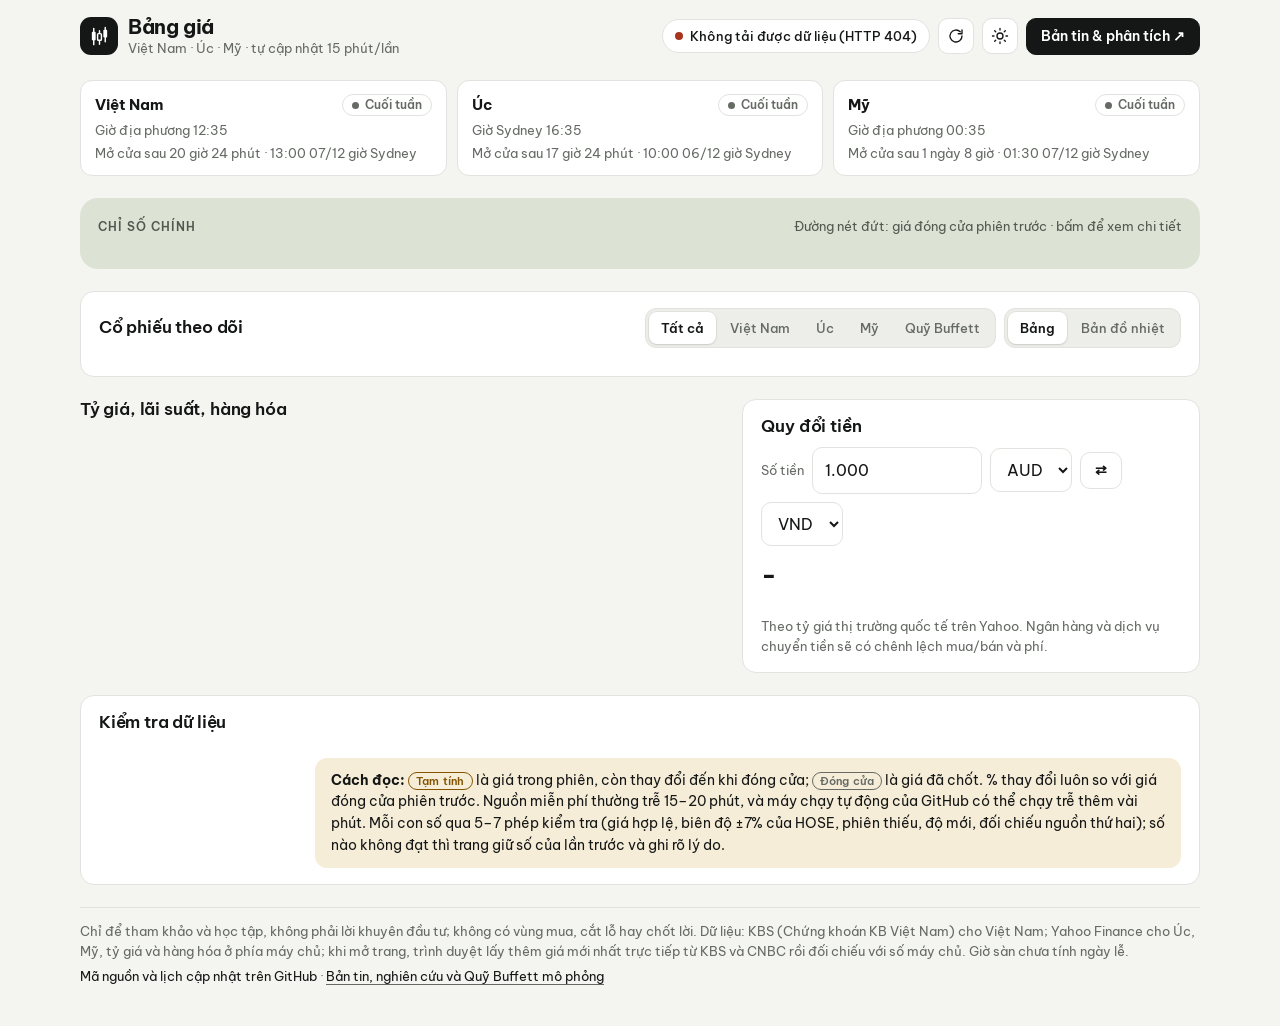
==== commit f3f8c7cd: "Doi chieu CNBC cho Uc, My, ty gia, hang hoa; sua dao hop dong tuong lai - May chu: goi CNBC mot lan " ====
--- a/site/index.html
+++ b/site/index.html
@@ -111,6 +111,9 @@
   .badge.fin { color: var(--hero-muted); }
   .badge.h24 { color: var(--muted); }
   .badge.held { color: var(--down); }
+  .badge.live { color: var(--up); }
+  .badge.live::before { content: ""; display: inline-block; width: 6px; height: 6px; border-radius: 50%; background: currentColor; margin-right: 4px; vertical-align: 1px; animation: pulse 1.6s ease-in-out infinite; }
+  @keyframes pulse { 50% { opacity: 0.25; } }
   .badge.fund { background: var(--ink); color: var(--on-ink); border-color: var(--ink); }
   .badge.wait { color: var(--muted); }
   .vdot { display: inline-block; width: 8px; height: 8px; border-radius: 50%; margin-left: 5px; vertical-align: 1px; background: var(--muted); }
@@ -289,7 +292,7 @@
   </section>
 
   <footer>
-    <p>Chỉ để tham khảo và học tập, không phải lời khuyên đầu tư; không có vùng mua, cắt lỗ hay chốt lời. Dữ liệu: KBS (Chứng khoán KB Việt Nam) cho Việt Nam, Yahoo Finance cho Úc, Mỹ, tỷ giá và hàng hóa; đối chiếu bằng Yahoo (cổ phiếu VN) và FRED (chỉ số Mỹ). Giờ sàn chưa tính ngày lễ.</p>
+    <p>Chỉ để tham khảo và học tập, không phải lời khuyên đầu tư; không có vùng mua, cắt lỗ hay chốt lời. Dữ liệu: KBS (Chứng khoán KB Việt Nam) cho Việt Nam; Yahoo Finance cho Úc, Mỹ, tỷ giá và hàng hóa ở phía máy chủ; khi mở trang, trình duyệt lấy thêm giá mới nhất trực tiếp từ KBS và CNBC rồi đối chiếu với số máy chủ. Giờ sàn chưa tính ngày lễ.</p>
     <p><a id="repo-link" href="#" target="_blank" rel="noopener">Mã nguồn và lịch cập nhật trên GitHub</a> · <a href="https://claude.ai/artifact/1ivWHfw7vfybPnV2a4QpZV" target="_blank" rel="noopener">Bản tin, nghiên cứu và Quỹ Buffett mô phỏng</a></p>
   </footer>
 </div>
@@ -420,6 +423,7 @@
   // ---- Trạng thái một con số ----
   function badge(it) {
     if (it.held) { return '<span class="badge held" title="' + esc(it.heldReason) + '">Số cũ</span>'; }
+    if (it.live && (it.status === 'provisional' || it.status === '24h')) { return '<span class="badge live" title="Lấy thẳng từ KBS trong trình duyệt, đã kiểm tra biên độ và đơn vị">Trực tiếp' + (it.lastTime ? ' ' + hm(new Date(it.lastTime), SYD) : '') + '</span>'; }
     if (it.status === 'provisional') { return '<span class="badge prov">Tạm tính' + (it.lastTime ? ' ' + hm(new Date(it.lastTime), SYD) : '') + '</span>'; }
     if (it.status === 'final') { return '<span class="badge fin">Đóng cửa ' + ddmm(it.day) + '</span>'; }
     return '<span class="badge h24">24 giờ</span>';
@@ -564,6 +568,10 @@
     var lines = ['<strong>' + s.fresh + '/' + s.total + '</strong> con số được lấy mới ở lần cập nhật này; ' + s.warn + ' con số có lưu ý; ' + s.held + ' con số đang giữ giá trị cũ; ' + s.missing + ' con số thiếu.'];
     var errs = Object.keys(DATA.errors || {});
     if (errs.length) { lines.push('Nguồn lỗi: ' + errs.map(function (k) { return esc(k) + ' (' + esc(DATA.errors[k]) + ')'; }).join('; ')); }
+    var nLive = Object.keys(LIVE).length;
+    var nLive2 = Object.keys(LIVE2).length;
+    if (live2At || live2Err) { lines.push('Úc, Mỹ, tỷ giá, hàng hóa: ' + (nLive2 ? nLive2 + ' mã lấy trực tiếp từ CNBC lúc ' + hm(new Date(live2At), SYD) + ' giờ Sydney, đối chiếu với số của máy chủ (Yahoo)' : 'chưa lấy được trực tiếp, đang dùng số của máy chủ') + (live2Err ? '. Không dùng số trực tiếp cho: ' + esc(live2Err) : '') + '.'); }
+    if (liveAt) { lines.push('Giá Việt Nam: ' + (nLive ? nLive + ' mã lấy thẳng từ KBS trong trình duyệt lúc ' + hm(new Date(liveAt), SYD) + ' giờ Sydney (tự làm mới mỗi phút trong giờ giao dịch)' : 'chưa lấy được trực tiếp, đang dùng số của máy chủ') + (liveErr ? '. Không dùng số trực tiếp cho: ' + esc(liveErr) : '') + '.'); }
     $('qa-list').innerHTML = '<p>' + lines.join('</p><p class="small muted">') + '</p>' +
       (issues.length ? '<ul style="margin-top:8px">' + issues.map(function (x) { return '<li><span class="lv ' + x.c.level + '">' + (x.c.level === 'fail' ? 'Lỗi' : 'Lưu ý') + '</span> <strong>' + esc(x.it.label) + '</strong> · ' + esc(x.c.name) + ': ' + esc(x.c.note) + '</li>'; }).join('') + '</ul>' : '<p class="small muted" style="margin-top:6px">Không có lưu ý nào ở lần cập nhật này.</p>');
     $('qa-src').textContent = 'Lần cập nhật ' + DATA.generatedAtSydney + ' giờ Sydney';
@@ -575,7 +583,9 @@
     var age = (Date.now() - new Date(DATA.generatedAt).getTime()) / 60000;
     var anyOpen = ['VN', 'AU', 'US'].some(function (k) { var st = marketClock(k, new Date()).st; return st === 'open' || st === 'lunch'; });
     chip.className = 'chip' + (anyOpen && age > 45 ? ' stale' : '');
-    t.textContent = 'Cập nhật ' + (age < 1 ? 'vừa xong' : dur(age * 60000) + ' trước') + (anyOpen && age > 45 ? ' · máy chạy tự động đang trễ' : '');
+    t.textContent = 'Cập nhật ' + (age < 1 ? 'vừa xong' : dur(age * 60000) + ' trước') + (anyOpen && age > 45 ? ' · máy chạy tự động đang trễ' : '') +
+      (liveAt && Object.keys(LIVE).length ? ' · VN trực tiếp ' + hm(new Date(liveAt), SYD) : '') +
+      (live2At && Object.keys(LIVE2).length ? ' · Úc/Mỹ trực tiếp ' + hm(new Date(live2At), SYD) : '');
   }
   var MKN = { VN: 'Việt Nam', AU: 'Úc', US: 'Mỹ' };
   function renderFund() {
@@ -613,13 +623,183 @@
       if (!r.ok) { throw new Error('HTTP ' + r.status); }
       return r.json();
     }).then(function (d) {
-      var changed = !DATA || d.generatedAt !== DATA.generatedAt;
-      DATA = d;
-      if (changed) { renderAll(); } else { renderFresh(); }
+      var changed = !DATA || d.generatedAt !== DATA.generatedAt, first = !DATA;
+      if (changed) { DATA = d; applyLive(); applyLive2(); renderAll(); } else { renderFresh(); }
+      if (first) { refreshLive(true); refreshLive2(); }
     }).catch(function (e) {
       $('fresh').className = 'chip err';
       $('fresh-t').textContent = 'Không tải được dữ liệu (' + e.message + ')';
     }).then(function () { loading = false; $('reload').classList.remove('spin'); });
+  }
+
+  // ---- Giá Việt Nam trực tiếp: trình duyệt gọi thẳng KBS (KBS cho phép CORS) ----
+  // Cùng logic với scripts/live_data.py; số nào không qua kiểm tra thì giữ số của máy chủ.
+  var KBS = 'https://kbbuddywts.kbsec.com.vn/iis-server/investment', VNTZ = 'Asia/Ho_Chi_Minh';
+  var VN_LIMIT = { HOSE: 0.07, HNX: 0.10, UPCOM: 0.15 };
+  var LIVE = {}, LIVE_DAYS = {}, liveAt = null, liveErr = '', liveBusy = false;
+  function two(n) { return (n < 10 ? '0' : '') + n; }
+  function vnDay(offsetDays) { var p = parts(new Date(Date.now() + offsetDays * 864e5), VNTZ); return two(p.d) + '-' + two(p.mo) + '-' + p.y; }
+  function isoVN(date) { var p = parts(date, VNTZ); return p.y + '-' + two(p.mo) + '-' + two(p.d); }
+  function numv(v) { var f = parseFloat(v); return isFinite(f) && f > 0 ? f : null; }
+  function kbs(kind, sym, suffix, fromDays) {
+    var url = KBS + '/' + kind + '/' + encodeURIComponent(sym) + '/data_' + suffix + '?sdate=' + vnDay(-fromDays) + '&edate=' + vnDay(1);
+    return fetch(url, { cache: 'no-store' }).then(function (r) { if (!r.ok) { throw new Error('HTTP ' + r.status); } return r.json(); })
+      .then(function (j) { return (j && j['data_' + suffix]) || []; });
+  }
+  function parseDays(rows) {
+    var by = {};
+    rows.forEach(function (r) { var c = numv(r.c); if (c) { by[String(r.t).slice(0, 10)] = { d: String(r.t).slice(0, 10), c: c, h: numv(r.h) || c, l: numv(r.l) || c }; } });
+    return Object.keys(by).sort().map(function (k) { return by[k]; });
+  }
+  function parseBars(rows) {
+    return rows.map(function (r) {
+      var c = numv(r.c), m = /^(\d{4})-(\d{2})-(\d{2}) (\d{2}):(\d{2})/.exec(String(r.t));
+      return c && m ? { t: zoned(+m[1], +m[2], +m[3], +m[4] * 60 + +m[5], VNTZ), c: c, h: numv(r.h) || c, l: numv(r.l) || c } : null;
+    }).filter(Boolean).sort(function (a, b) { return a.t - b.t; });
+  }
+  function vnFinal(day) { var m = /^(\d{4})-(\d{2})-(\d{2})/.exec(day); return Date.now() >= zoned(+m[1], +m[2], +m[3], 15 * 60 + 5, VNTZ).getTime(); }
+  function liveCalc(it, days, bars) {
+    var lastD = days[days.length - 1], lastB = bars[bars.length - 1];
+    if (!lastD && !lastB) { throw new Error('KBS không trả dữ liệu'); }
+    var bDay = lastB ? isoVN(lastB.t) : null, useB = lastB && (!lastD || bDay >= lastD.d);
+    var day = useB ? bDay : lastD.d, today = days.filter(function (d) { return d.d === day; })[0], fin = vnFinal(day);
+    var last, lastTime = null;
+    if (fin && today) { last = today.c; }
+    else if (useB) { last = lastB.c; lastTime = new Date(Math.min(lastB.t.getTime() + 15 * 60000, Date.now())).toISOString(); }
+    else { last = lastD.c; }
+    var before = days.filter(function (d) { return d.d < day; }), prev = before[before.length - 1];
+    var same = bars.filter(function (b) { return isoVN(b.t) === day; });
+    var hs = same.map(function (b) { return b.h; }).concat(today ? [today.h] : [], [last]);
+    var ls = same.map(function (b) { return b.l; }).concat(today ? [today.l] : [], [last]);
+    var chg = prev ? (last / prev.c - 1) * 100 : null;
+    // Kiểm tra: đơn vị đồng và biên độ dao động trong ngày
+    if (!it.index && last < 1000) { throw new Error('giá dưới 1.000 đ, nghi sai đơn vị'); }
+    var lim = it.index ? 0.07 : (VN_LIMIT[String(it.exchange || 'HOSE').toUpperCase()] || 0.07);
+    if (chg != null && Math.abs(chg) / 100 > lim + 0.0015) { throw new Error('thay đổi ' + chg.toFixed(2) + '% vượt biên độ ±' + Math.round(lim * 100) + '%'); }
+    return { last: last, lastTime: lastTime, day: day, status: fin ? 'final' : 'provisional', prevClose: prev ? prev.c : null, prevDate: prev ? prev.d : null,
+      change: prev ? last - prev.c : null, changePct: chg, dayHigh: Math.max.apply(null, hs), dayLow: Math.min.apply(null, ls),
+      spark: same.map(function (b) { return b.c; }).slice(-40) };
+  }
+  function applyLive() {
+    if (!DATA) { return; }
+    Object.keys(LIVE).forEach(function (k) {
+      var it = DATA.items[k], L = LIVE[k];
+      if (!it || !L || it.day > L.day) { return; }  // máy chủ đã có phiên mới hơn thì giữ số máy chủ
+      var hist = (it.hist || []).slice();
+      if (hist.length) { if (it.day === L.day) { hist[hist.length - 1] = L.last; } else { hist.push(L.last); hist = hist.slice(-60); } }
+      Object.keys(L).forEach(function (f) { it[f] = L[f]; });
+      it.hist = hist; it.live = true; it.held = false;
+      it.source = 'KBS, lấy trực tiếp trong trình duyệt';
+      it.checks = [{ name: 'Nguồn trực tiếp', level: 'ok', note: 'Lấy thẳng từ KBS lúc ' + hm(new Date(liveAt), SYD) + ' giờ Sydney; đạt kiểm tra đơn vị và biên độ' }]
+        .concat((it.checks || []).filter(function (c) { return c.name !== 'Nguồn trực tiếp' && c.name !== 'Độ mới'; }));
+    });
+  }
+  function vnWindow() {
+    var p = parts(new Date(), VNTZ), t = p.h * 60 + p.mi;
+    return p.wd < 5 && t >= 8 * 60 + 50 && t <= 15 * 60 + 40;
+  }
+  function refreshLive(force) {
+    if (!DATA || liveBusy || (!force && !vnWindow())) { return; }
+    var vn = Object.keys(DATA.items).filter(function (k) { return DATA.items[k].market === 'VN'; });
+    if (!vn.length) { return; }
+    liveBusy = true;
+    Promise.all(vn.map(function (k) {
+      var it = DATA.items[k], kind = it.index ? 'index' : 'stocks';
+      var daysP = LIVE_DAYS[k] && !force ? Promise.resolve(LIVE_DAYS[k]) : kbs(kind, it.symbol, 'day', 12).then(parseDays);
+      return Promise.all([daysP, kbs(kind, it.symbol, '15P', 4).then(parseBars)]).then(function (r) {
+        LIVE_DAYS[k] = r[0];
+        LIVE[k] = liveCalc(it, r[0], r[1]);
+        return null;
+      }).catch(function (e) { delete LIVE[k]; return k + ': ' + e.message; });
+    })).then(function (errs) {
+      liveErr = errs.filter(Boolean).join('; ');
+      liveAt = new Date().toISOString();
+      applyLive(); renderAll();
+    }).then(function () { liveBusy = false; }, function () { liveBusy = false; });
+  }
+
+  // ---- Úc, Mỹ, tỷ giá, hàng hóa trực tiếp: báo giá công khai của CNBC (cho phép CORS), một lần gọi cho mọi mã ----
+  // Mỗi số được đối chiếu với số của máy chủ (Yahoo); lệch quá ngưỡng thì giữ số máy chủ.
+  var CNBC = 'https://quote.cnbc.com/quote-html-webservice/restQuote/symbolType/symbol?requestMethod=itv&noform=1&partnerId=2&fund=1&exthrs=1&output=json&symbols=';
+  var CNBC_MAP = { GSPC: '.SPX', DJI: '.DJI', IXIC: '.IXIC', AXJO: '.AXJO', AUDUSD: 'AUD=', USDVND: 'VND=', TNX: 'US10Y', GOLD: '@GC.1', BRENT: '@LCO.1', WTI: '@CL.1' };
+  var MKT_FINAL = { AU: ['Australia/Sydney', 16 * 60 + 30], US: ['America/New_York', 16 * 60 + 15] };
+  var LIVE2 = {}, live2At = null, live2Err = '', live2Busy = false;
+  function cnbcSym(it) {
+    if (CNBC_MAP[it.key]) { return CNBC_MAP[it.key]; }
+    if (it.market === 'AU' && /\.AX$/.test(it.symbol || '')) { return it.symbol.replace(/\.AX$/, '') + '-AU'; }
+    if (it.market === 'US' && !it.index) { return it.symbol; }
+    return null;
+  }
+  function cnum(v) { var f = parseFloat(String(v == null ? '' : v).replace(/[,%+]/g, '')); return isFinite(f) ? f : null; }
+  function isoTz(date, tz) { var p = parts(date, tz); return p.y + '-' + two(p.mo) + '-' + two(p.d); }
+  function cnbcCalc(it, q) {
+    var last = cnum(q.last), chgPct = cnum(q.change_pct), change = cnum(q.change), opened = !!cnum(q.open);
+    if (!last || last <= 0) { throw new Error('không có giá'); }
+    if (change == null && String(q.change || '').toUpperCase() === 'UNCH') {
+      if (!opened) { return null; }  // chưa vào phiên mới: giữ số của máy chủ
+      change = 0; chgPct = 0;        // đang trong phiên, giá đứng yên
+    }
+    var t = String(q.last_time || ''), when = /T/.test(t) ? new Date(t) : null, fz = MKT_FINAL[it.market];
+    var day = when ? isoTz(when, fz ? fz[0] : 'UTC') : t.slice(0, 10);
+    if (!/^\d{4}-\d{2}-\d{2}$/.test(day)) { throw new Error('không rõ ngày của giá'); }
+    if (it.day && day < it.day) { throw new Error('cũ hơn số của máy chủ'); }
+    var status = '24h';
+    if (fz) { var m = /^(\d{4})-(\d{2})-(\d{2})/.exec(day); status = Date.now() >= zoned(+m[1], +m[2], +m[3], fz[1], fz[0]).getTime() ? 'final' : 'provisional'; }
+    var prevClose = change != null ? last - change : (chgPct != null ? last / (1 + chgPct / 100) : null);
+    // Biên độ hợp lý
+    var lim = fz ? 25 : 10;
+    if (chgPct != null && Math.abs(chgPct) > lim) { throw new Error('thay đổi ' + chgPct + '% bất thường'); }
+    // Đối chiếu với máy chủ: cùng phiên thì so giá; phiên mới hơn thì so giá đóng cửa phiên trước
+    // so giá đóng cửa phiên trước của hai nguồn (không so giá đang chạy, vì nó đổi từng phút)
+    var ref = null, cmp = null, tol = fz ? 0.005 : 0.01;
+    if (it.day === day && it.prevClose && prevClose) { ref = it.prevClose; cmp = prevClose; }
+    else if (day > (it.day || '') && prevClose) { ref = it.last; cmp = prevClose; }
+    if (ref && cmp && Math.abs(cmp / ref - 1) > tol) { throw new Error('lệch số máy chủ ' + (Math.abs(cmp / ref - 1) * 100).toFixed(2) + '%'); }
+    var out = { last: last, day: day, status: status, changePct: chgPct, change: change, prevClose: prevClose,
+      prevDate: day === it.day ? it.prevDate : (it.day || null), lastTime: when ? when.toISOString() : null,
+      _checked: ref ? 'khớp số máy chủ (Yahoo) trong ngưỡng ' + (tol * 100).toFixed(1) + '%' : 'chưa có số máy chủ cùng phiên để đối chiếu' };
+    var hi = cnum(q.high), lo = cnum(q.low);
+    if (hi && lo && hi >= lo && day !== it.day) { out.dayHigh = hi; out.dayLow = lo; }
+    else if (hi && lo && hi >= lo) { out.dayHigh = Math.max(hi, last); out.dayLow = Math.min(lo, last); }
+    return out;
+  }
+  function applyLive2() {
+    if (!DATA) { return; }
+    Object.keys(LIVE2).forEach(function (k) {
+      var it = DATA.items[k], L = LIVE2[k];
+      if (!it || !L || (it.day && it.day > L.day)) { return; }
+      var hist = (it.hist || []).slice();
+      if (hist.length) { if (it.day === L.day) { hist[hist.length - 1] = L.last; } else { hist.push(L.last); hist = hist.slice(-60); } }
+      Object.keys(L).forEach(function (f) { if (f.charAt(0) !== '_') { it[f] = L[f]; } });
+      it.hist = hist; it.live = true; it.held = false;
+      it.source = 'CNBC, lấy trực tiếp trong trình duyệt (đối chiếu Yahoo)';
+      it.checks = [{ name: 'Nguồn trực tiếp', level: 'ok', note: 'Lấy từ CNBC lúc ' + hm(new Date(live2At), SYD) + ' giờ Sydney; ' + L._checked }]
+        .concat((it.checks || []).filter(function (c) { return c.name !== 'Nguồn trực tiếp' && c.name !== 'Độ mới'; }));
+    });
+  }
+  function refreshLive2() {
+    if (!DATA || live2Busy) { return; }
+    var keys = Object.keys(DATA.items).filter(function (k) { return DATA.items[k].market !== 'VN' && cnbcSym(DATA.items[k]); });
+    if (!keys.length) { return; }
+    var syms = {}; keys.forEach(function (k) { syms[cnbcSym(DATA.items[k])] = k; });
+    live2Busy = true;
+    fetch(CNBC + encodeURIComponent(Object.keys(syms).join('|')), { cache: 'no-store' }).then(function (r) {
+      if (!r.ok) { throw new Error('HTTP ' + r.status); }
+      return r.json();
+    }).then(function (d) {
+      var qs = (((d || {}).FormattedQuoteResult || {}).FormattedQuote) || [], errs = [], seen = {};
+      qs.forEach(function (q) {
+        var k = syms[q.symbol];
+        if (!k) { return; }
+        seen[k] = 1;
+        try { var L = cnbcCalc(DATA.items[k], q); if (L) { LIVE2[k] = L; } else { delete LIVE2[k]; } } catch (e) { delete LIVE2[k]; errs.push(DATA.items[k].label + ': ' + e.message); }
+      });
+      keys.forEach(function (k) { if (!seen[k]) { delete LIVE2[k]; } });
+      live2Err = errs.join('; ');
+      live2At = new Date().toISOString();
+      applyLive2(); renderAll();
+    }).catch(function (e) { live2Err = 'không gọi được CNBC (' + e.message + ')'; renderAll(); })
+      .then(function () { live2Busy = false; });
   }
 
   // ---- Sự kiện ----
@@ -703,7 +883,7 @@
   load();
   setInterval(renderClocks, 30000);
   setInterval(renderFresh, 30000);
-  setInterval(function () { if (!document.hidden) { load(); } }, 60000);
+  setInterval(function () { if (!document.hidden) { load(); refreshLive(false); refreshLive2(); } }, 60000);
   document.addEventListener('visibilitychange', function () { if (!document.hidden) { renderClocks(); load(); } });
 })();
 </script>
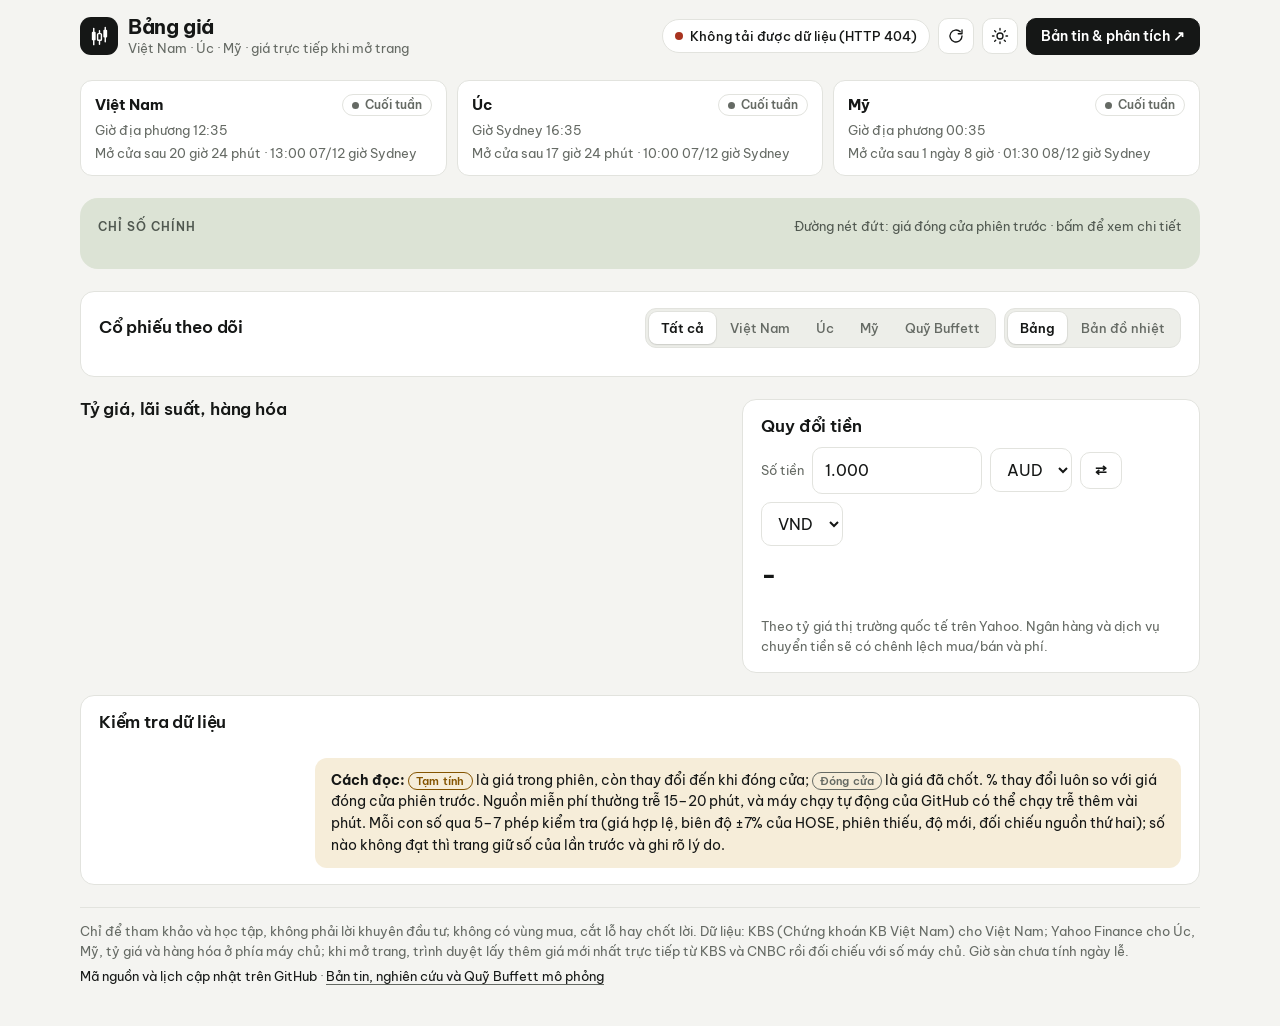
==== commit 16398724: "Giao dien dien thoai: het truot ngang, ngay dong cua theo lich Sydney - Chip trang thai ngan gon ("T" ====
--- a/site/index.html
+++ b/site/index.html
@@ -4,7 +4,7 @@
 <meta charset="utf-8">
 <meta name="viewport" content="width=device-width,initial-scale=1,viewport-fit=cover">
 <title>Bảng giá trực tiếp</title>
-<meta name="description" content="Giá chỉ số, cổ phiếu theo dõi, tỷ giá và hàng hóa Việt Nam, Úc, Mỹ; tự cập nhật 15 phút một lần trong giờ giao dịch, có kiểm tra dữ liệu.">
+<meta name="description" content="Giá chỉ số, cổ phiếu theo dõi, tỷ giá và hàng hóa Việt Nam, Úc, Mỹ; giá lấy trực tiếp khi mở trang, có kiểm tra dữ liệu.">
 <meta name="theme-color" content="#151716">
 <meta name="robots" content="noindex, nofollow, noarchive">
 <link rel="manifest" href="manifest.webmanifest">
@@ -70,8 +70,8 @@
   .brand h1 { font-size: 20px; font-weight: 700; letter-spacing: -0.02em; }
   .brand small { display: block; font-size: 12.5px; color: var(--muted); }
   .top-r { display: flex; flex-wrap: wrap; align-items: center; gap: 8px; }
-  .chip { display: inline-flex; align-items: center; gap: 7px; font-size: 13px; font-weight: 500; padding: 6px 12px; border-radius: 999px; background: var(--surface); border: 1px solid var(--line); white-space: nowrap; }
-  .chip .dot { width: 8px; height: 8px; border-radius: 50%; background: var(--up); }
+  .chip { display: inline-flex; align-items: center; gap: 7px; font-size: 13px; font-weight: 500; padding: 6px 12px; border-radius: 999px; background: var(--surface); border: 1px solid var(--line); max-width: 100%; }
+  .chip .dot { flex: none; width: 8px; height: 8px; border-radius: 50%; background: var(--up); }
   .chip.stale .dot { background: var(--warn); }
   .chip.err .dot { background: var(--down); }
   .btn { display: inline-flex; align-items: center; gap: 6px; font-size: 13.5px; font-weight: 600; padding: 7px 14px; border-radius: 10px; border: 1px solid var(--ink); background: var(--ink); color: var(--on-ink); cursor: pointer; text-decoration: none; }
@@ -118,7 +118,8 @@
   .badge.wait { color: var(--muted); }
   .vdot { display: inline-block; width: 8px; height: 8px; border-radius: 50%; margin-left: 5px; vertical-align: 1px; background: var(--muted); }
   .vdot.bullish { background: var(--up); } .vdot.bearish { background: var(--down); }
-  .fund-mk { display: grid; gap: 14px; }
+  .fund-mk { display: grid; gap: 14px; grid-template-columns: minmax(0, 1fr); }
+  .fund-mk > div { min-width: 0; }
   @media (min-width: 900px) { .fund-mk { grid-template-columns: repeat(auto-fit, minmax(300px, 1fr)); } }
   .fund-mk h3 { font-size: 14px; margin: 0 0 6px; }
   .fund-mk table td, .fund-mk table th { padding: 8px 6px; }
@@ -130,7 +131,8 @@
   .seg { display: inline-flex; gap: 2px; padding: 3px; border-radius: 11px; background: var(--soft); border: 1px solid var(--line); max-width: 100%; overflow-x: auto; }
   .seg button { font-size: 13px; font-weight: 500; padding: 6px 12px; border-radius: 8px; border: 0; background: none; color: var(--muted); cursor: pointer; white-space: nowrap; }
   .seg button[aria-pressed="true"] { background: var(--surface); color: var(--ink); font-weight: 600; box-shadow: 0 1px 2px rgba(0,0,0,.1), 0 0 0 1px var(--line); }
-  .tools { display: flex; flex-wrap: wrap; gap: 8px; }
+  .tools { display: flex; flex-wrap: wrap; gap: 8px; min-width: 0; max-width: 100%; }
+  @media (max-width: 420px) { .seg button { padding-inline: 9px; } }
 
   /* Bảng theo dõi */
   .tbl { overflow-x: auto; margin-inline: -18px; padding-inline: 18px; }
@@ -214,7 +216,7 @@
   <header class="top">
     <a class="brand" href="./" aria-label="Bảng giá trực tiếp, về đầu trang">
       <span class="logo" aria-hidden="true"><svg viewBox="0 0 24 24"><path class="wk" d="M6 3.5v17M12 6v14M18 2.5v15"/><rect class="bd" x="4" y="7" width="4" height="9" rx="1"/><rect class="bh" x="10" y="9" width="4" height="7" rx="1"/><rect class="bd" x="16" y="5" width="4" height="8" rx="1"/></svg></span>
-      <span><h1>Bảng giá</h1><small>Việt Nam · Úc · Mỹ · tự cập nhật 15 phút/lần</small></span>
+      <span><h1>Bảng giá</h1><small>Việt Nam · Úc · Mỹ · giá trực tiếp khi mở trang</small></span>
     </a>
     <div class="top-r">
       <span class="chip" id="fresh" role="status"><span class="dot" aria-hidden="true"></span><span id="fresh-t">Đang tải…</span></span>
@@ -372,10 +374,10 @@
     $('clocks').innerHTML = ['VN', 'AU', 'US'].map(function (k) {
       var c = marketClock(k, now), S = SESS[k];
       var nextSyd = c.next ? hm(c.next, SYD) : '';
-      var sameDay = c.next && parts(c.next, SYD).d === parts(now, SYD).d;
+      var sameDay = c.next && isoTz(c.next, SYD) === isoTz(now, SYD);
       return '<div class="clock"><div class="r1"><strong>' + S.name + '</strong><span class="st ' + c.st + '">' + ST_TEXT[c.st] + '</span></div>' +
         '<span class="t">' + (k === 'AU' ? 'Giờ Sydney ' : 'Giờ địa phương ') + c.local + '</span>' +
-        (c.next ? '<span class="t">' + c.what.charAt(0).toUpperCase() + c.what.slice(1) + ' sau ' + dur(c.next - now) + ' · ' + nextSyd + (sameDay ? '' : ' ' + ddmm(c.next.toISOString())) + ' giờ Sydney</span>' : '') + '</div>';
+        (c.next ? '<span class="t">' + c.what.charAt(0).toUpperCase() + c.what.slice(1) + ' sau ' + dur(c.next - now) + ' · ' + nextSyd + (sameDay ? '' : ' ' + ddmm(isoTz(c.next, SYD))) + ' giờ Sydney</span>' : '') + '</div>';
     }).join('');
   }
 
@@ -582,10 +584,15 @@
     if (!DATA) { return; }
     var age = (Date.now() - new Date(DATA.generatedAt).getTime()) / 60000;
     var anyOpen = ['VN', 'AU', 'US'].some(function (k) { var st = marketClock(k, new Date()).st; return st === 'open' || st === 'lunch'; });
-    chip.className = 'chip' + (anyOpen && age > 45 ? ' stale' : '');
-    t.textContent = 'Cập nhật ' + (age < 1 ? 'vừa xong' : dur(age * 60000) + ' trước') + (anyOpen && age > 45 ? ' · máy chạy tự động đang trễ' : '') +
-      (liveAt && Object.keys(LIVE).length ? ' · VN trực tiếp ' + hm(new Date(liveAt), SYD) : '') +
-      (live2At && Object.keys(LIVE2).length ? ' · Úc/Mỹ trực tiếp ' + hm(new Date(live2At), SYD) : '');
+    var srv = age < 1 ? 'vừa xong' : dur(age * 60000) + ' trước';
+    var vnOn = liveAt && Object.keys(LIVE).length, wOn = live2At && Object.keys(LIVE2).length;
+    var at = [vnOn ? liveAt : null, wOn ? live2At : null].filter(Boolean).sort().pop();
+    chip.className = 'chip' + (!at && anyOpen && age > 45 ? ' stale' : '');
+    chip.title = (vnOn ? 'Việt Nam: KBS lúc ' + hm(new Date(liveAt), SYD) + '. ' : '') +
+      (wOn ? 'Úc, Mỹ, tỷ giá, hàng hóa: CNBC lúc ' + hm(new Date(live2At), SYD) + '. ' : '') +
+      'Số của máy chủ: ' + (DATA.generatedAtSydney || srv) + ' giờ Sydney.';
+    t.textContent = at ? 'Trực tiếp ' + hm(new Date(at), SYD) + ' · máy chủ ' + srv
+      : 'Cập nhật ' + srv + (anyOpen && age > 45 ? ' · máy chạy tự động đang trễ' : '');
   }
   var MKN = { VN: 'Việt Nam', AU: 'Úc', US: 'Mỹ' };
   function renderFund() {
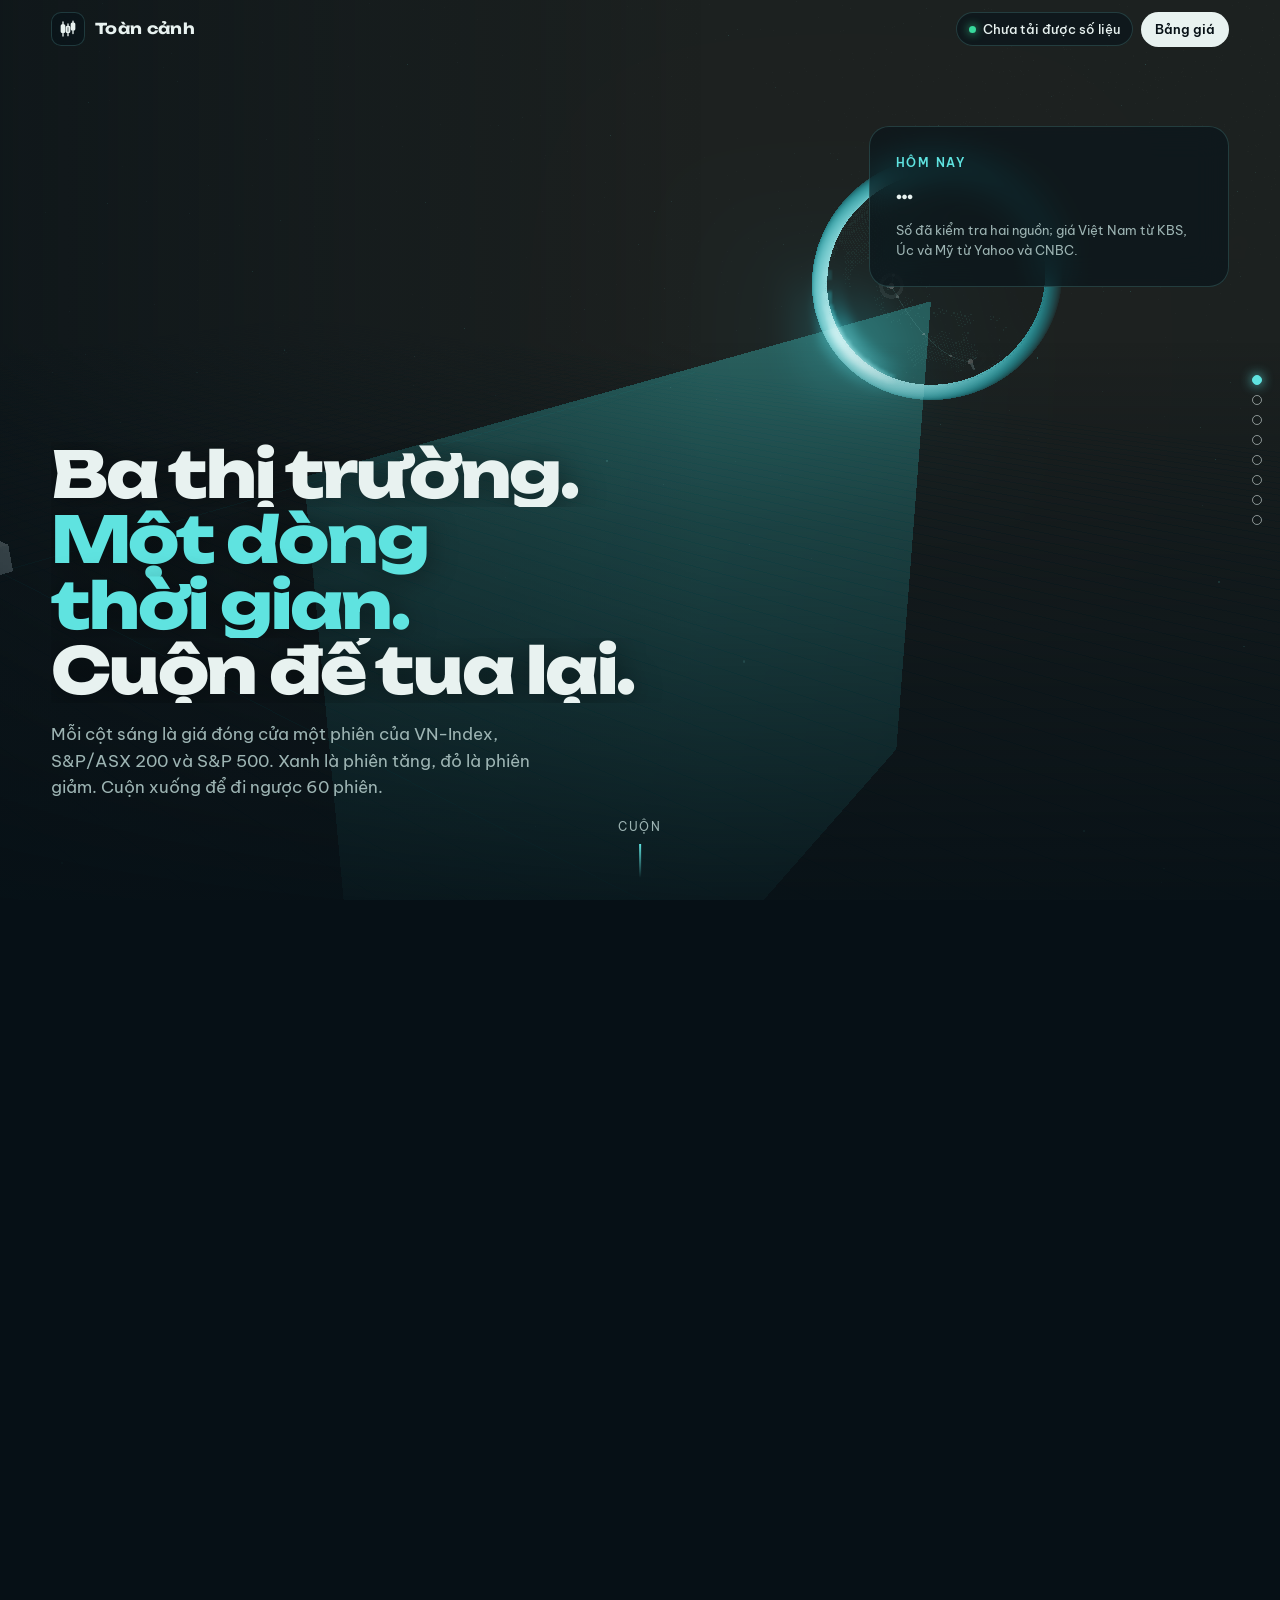
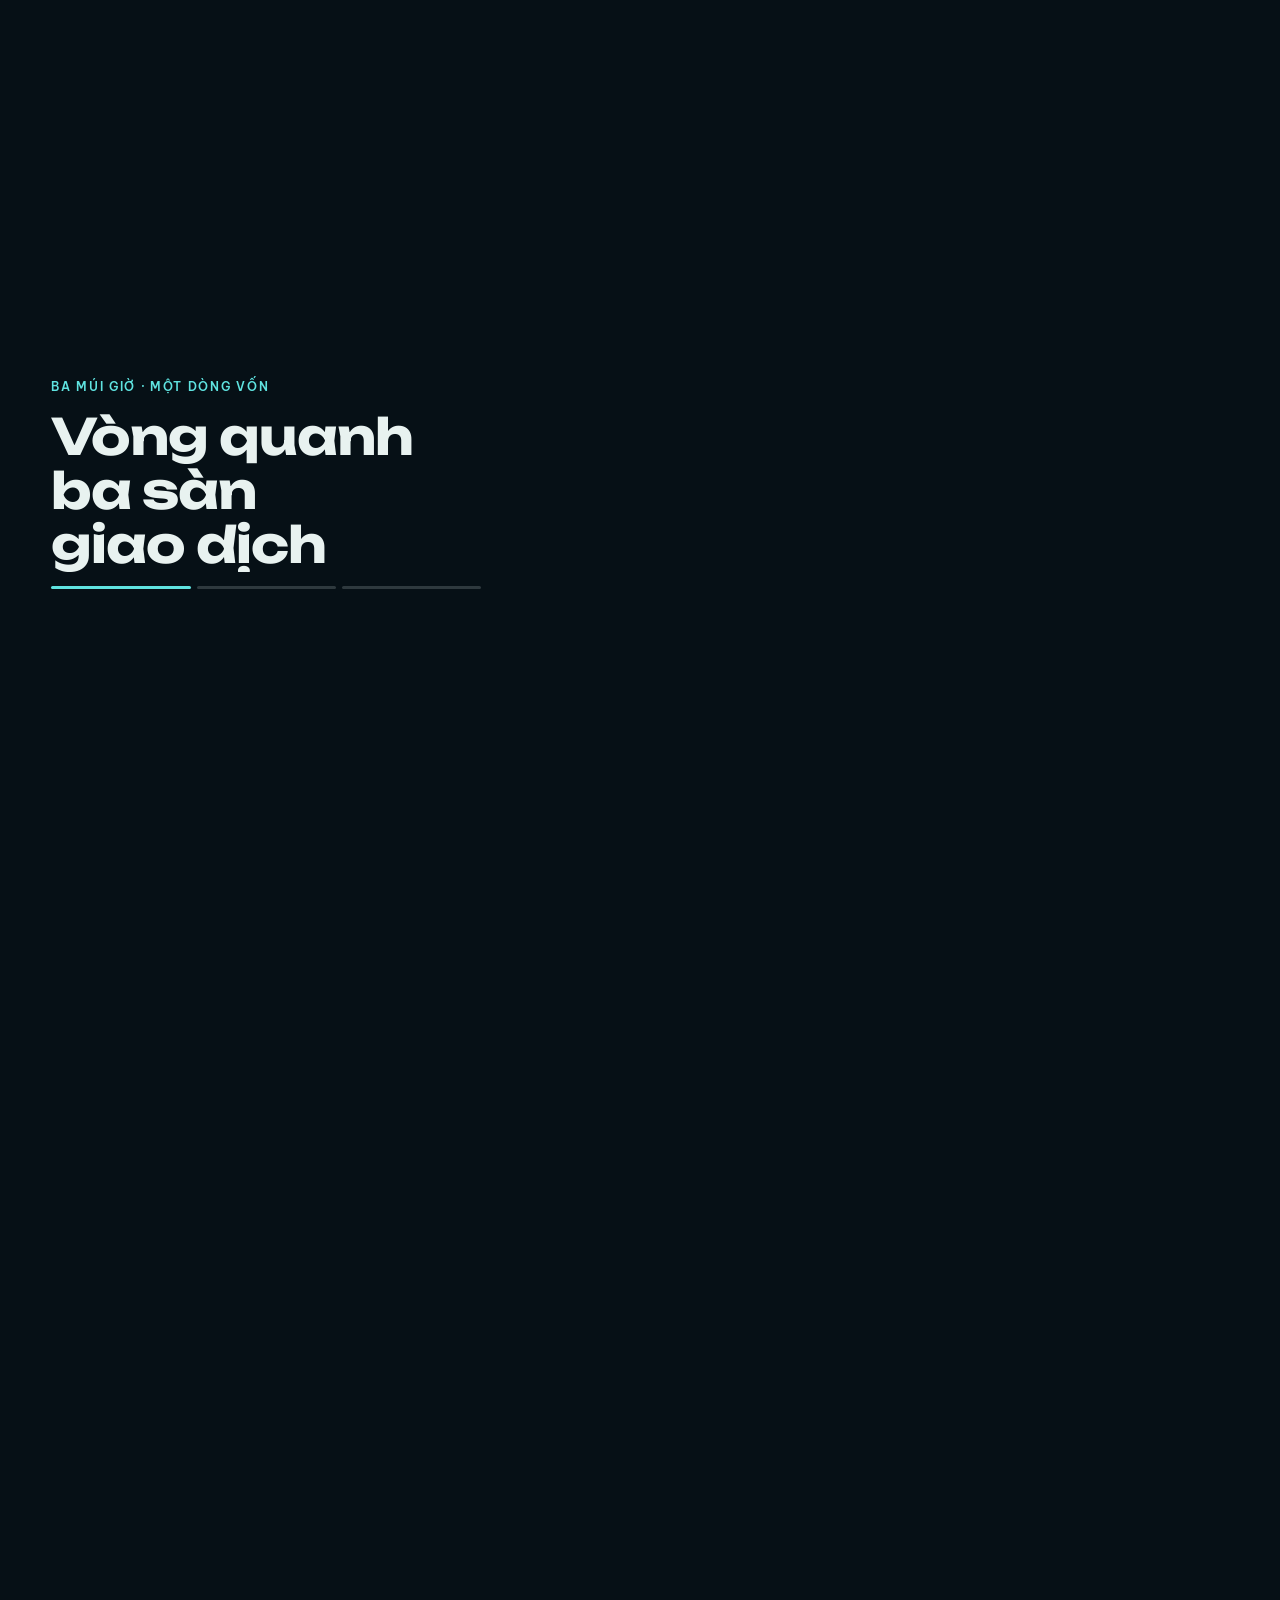
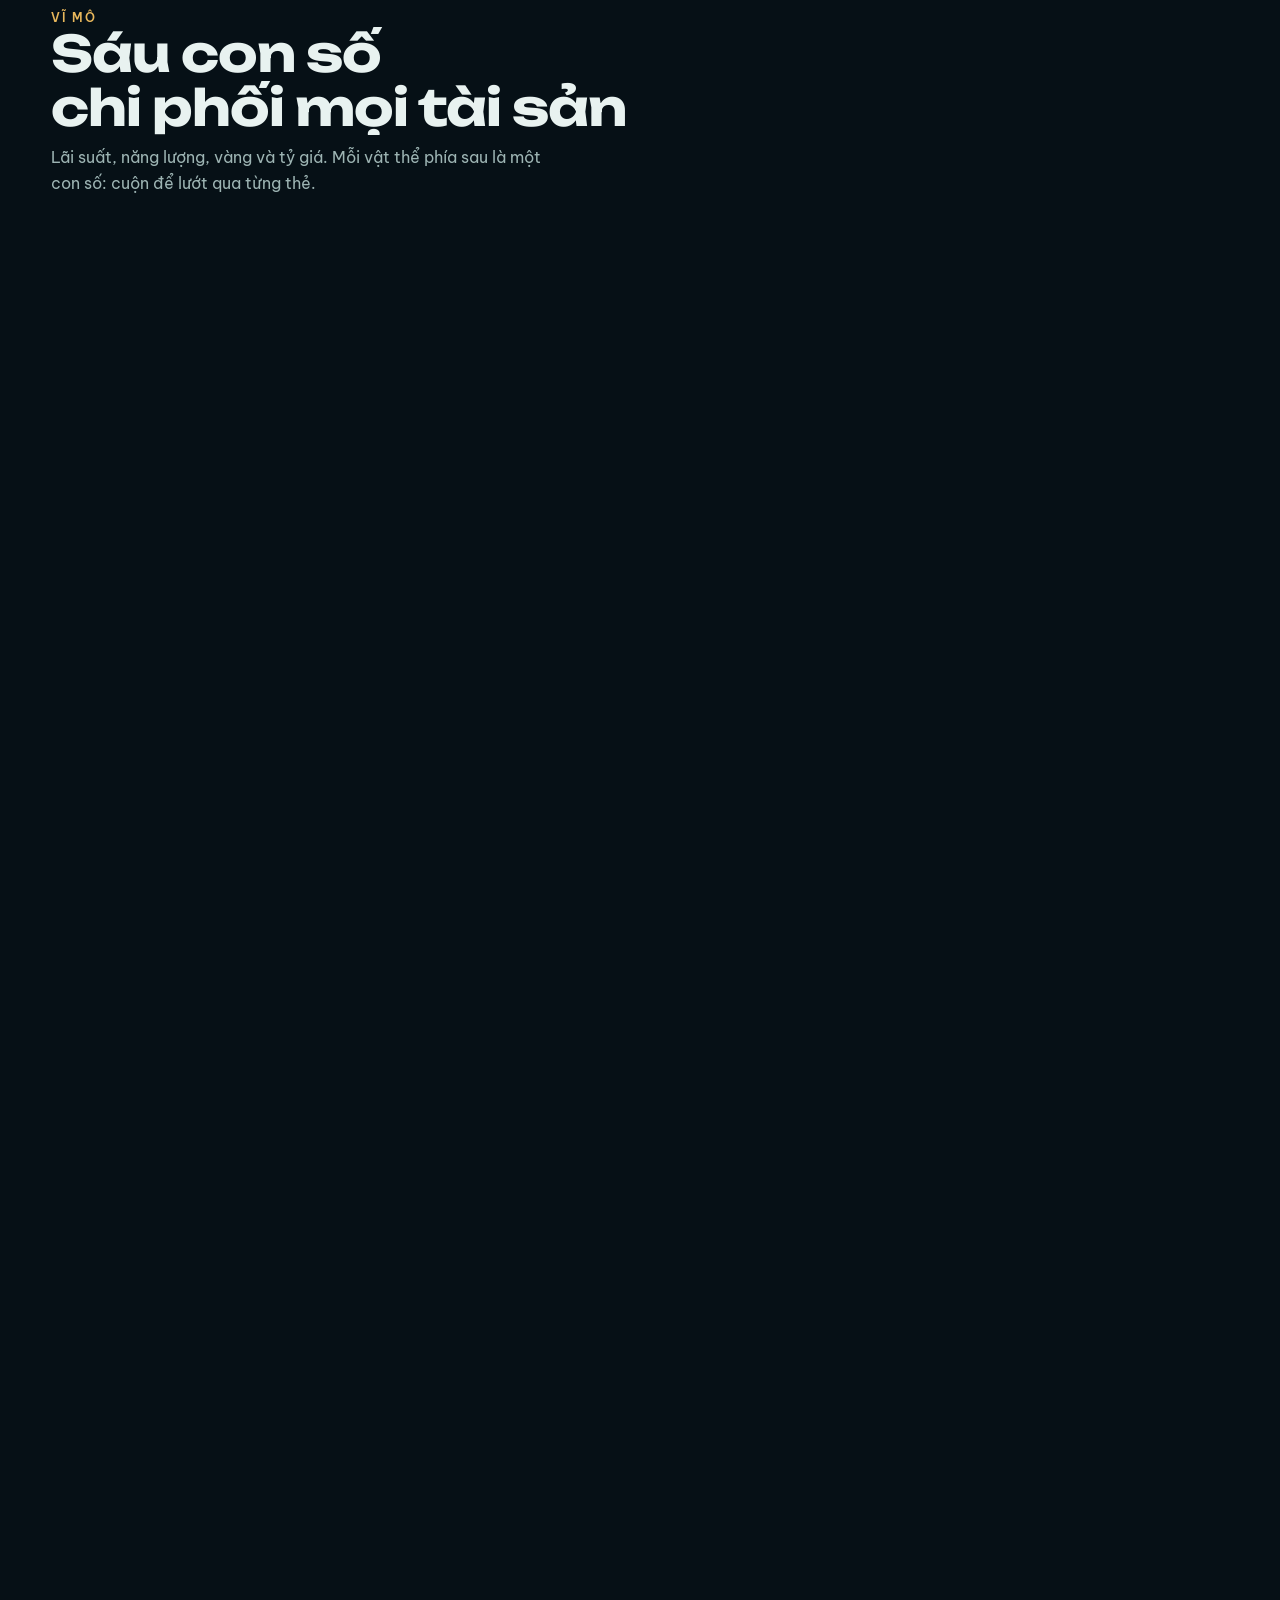
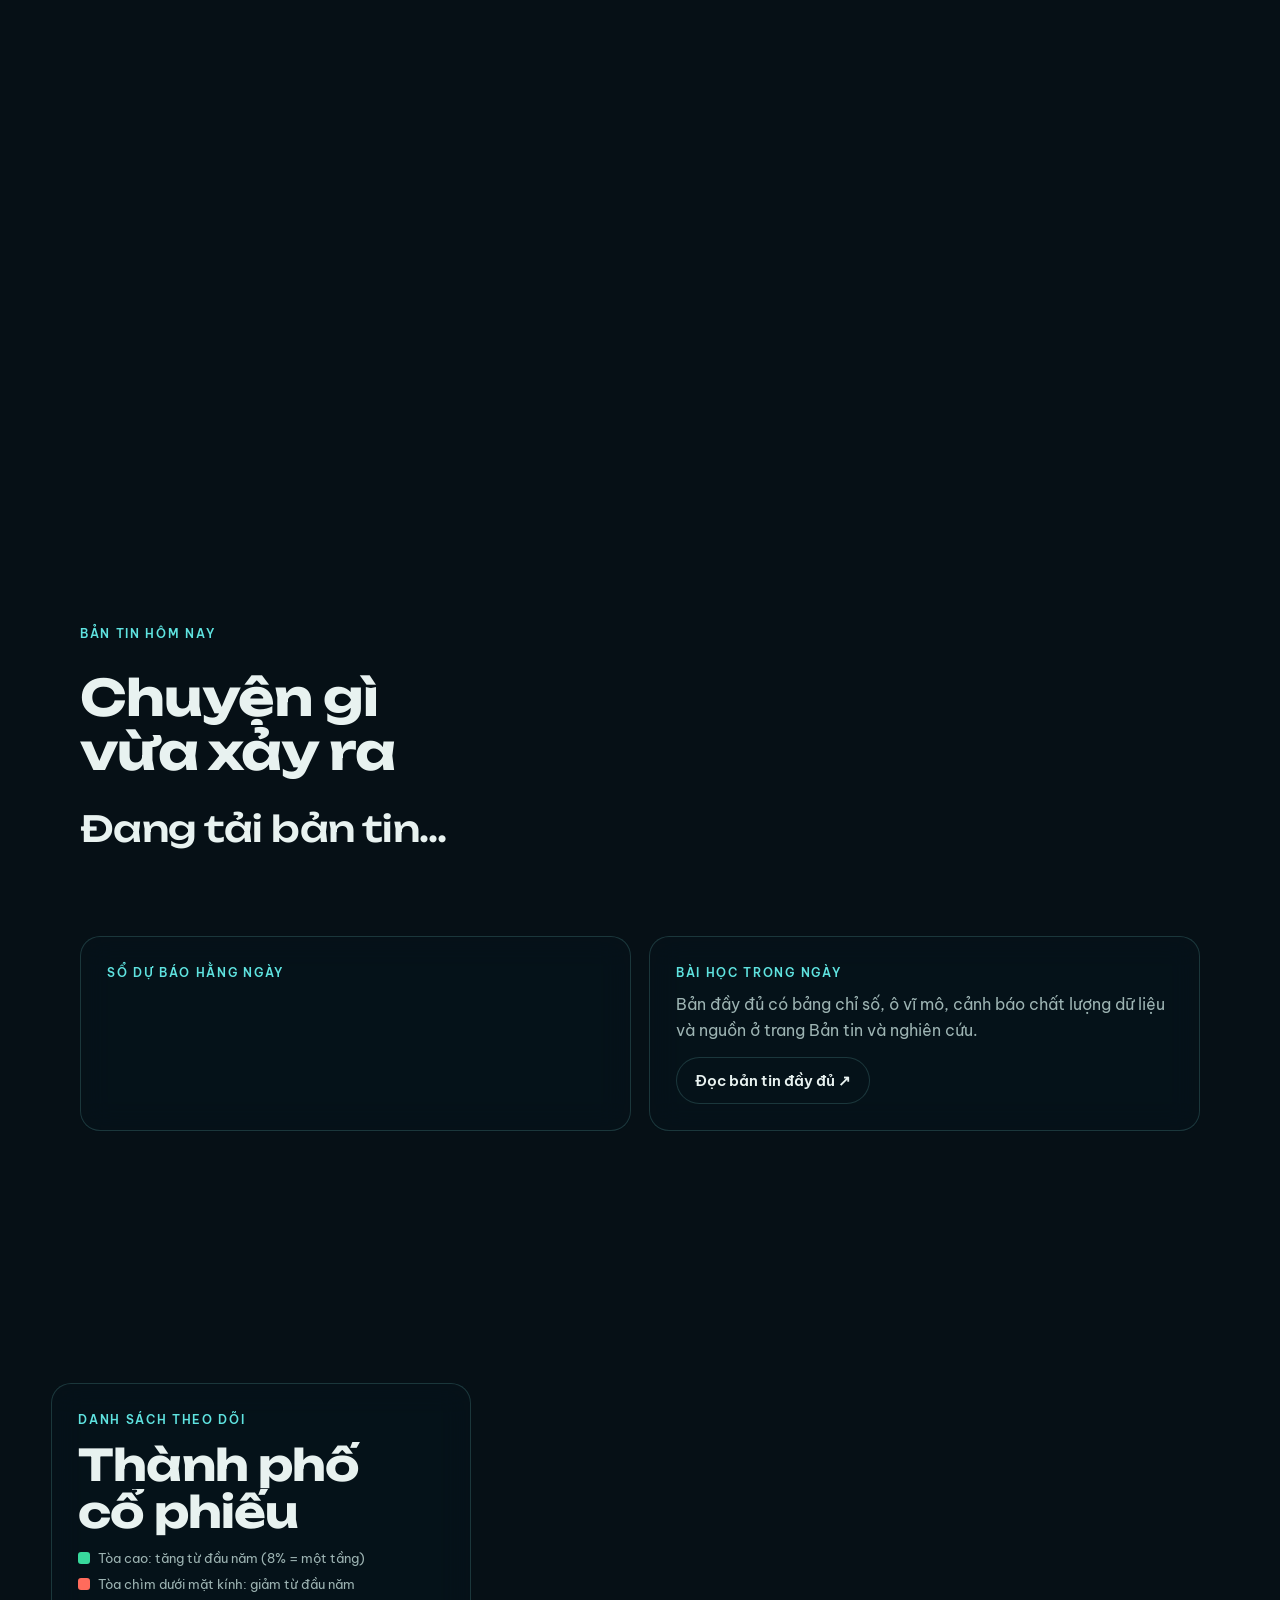
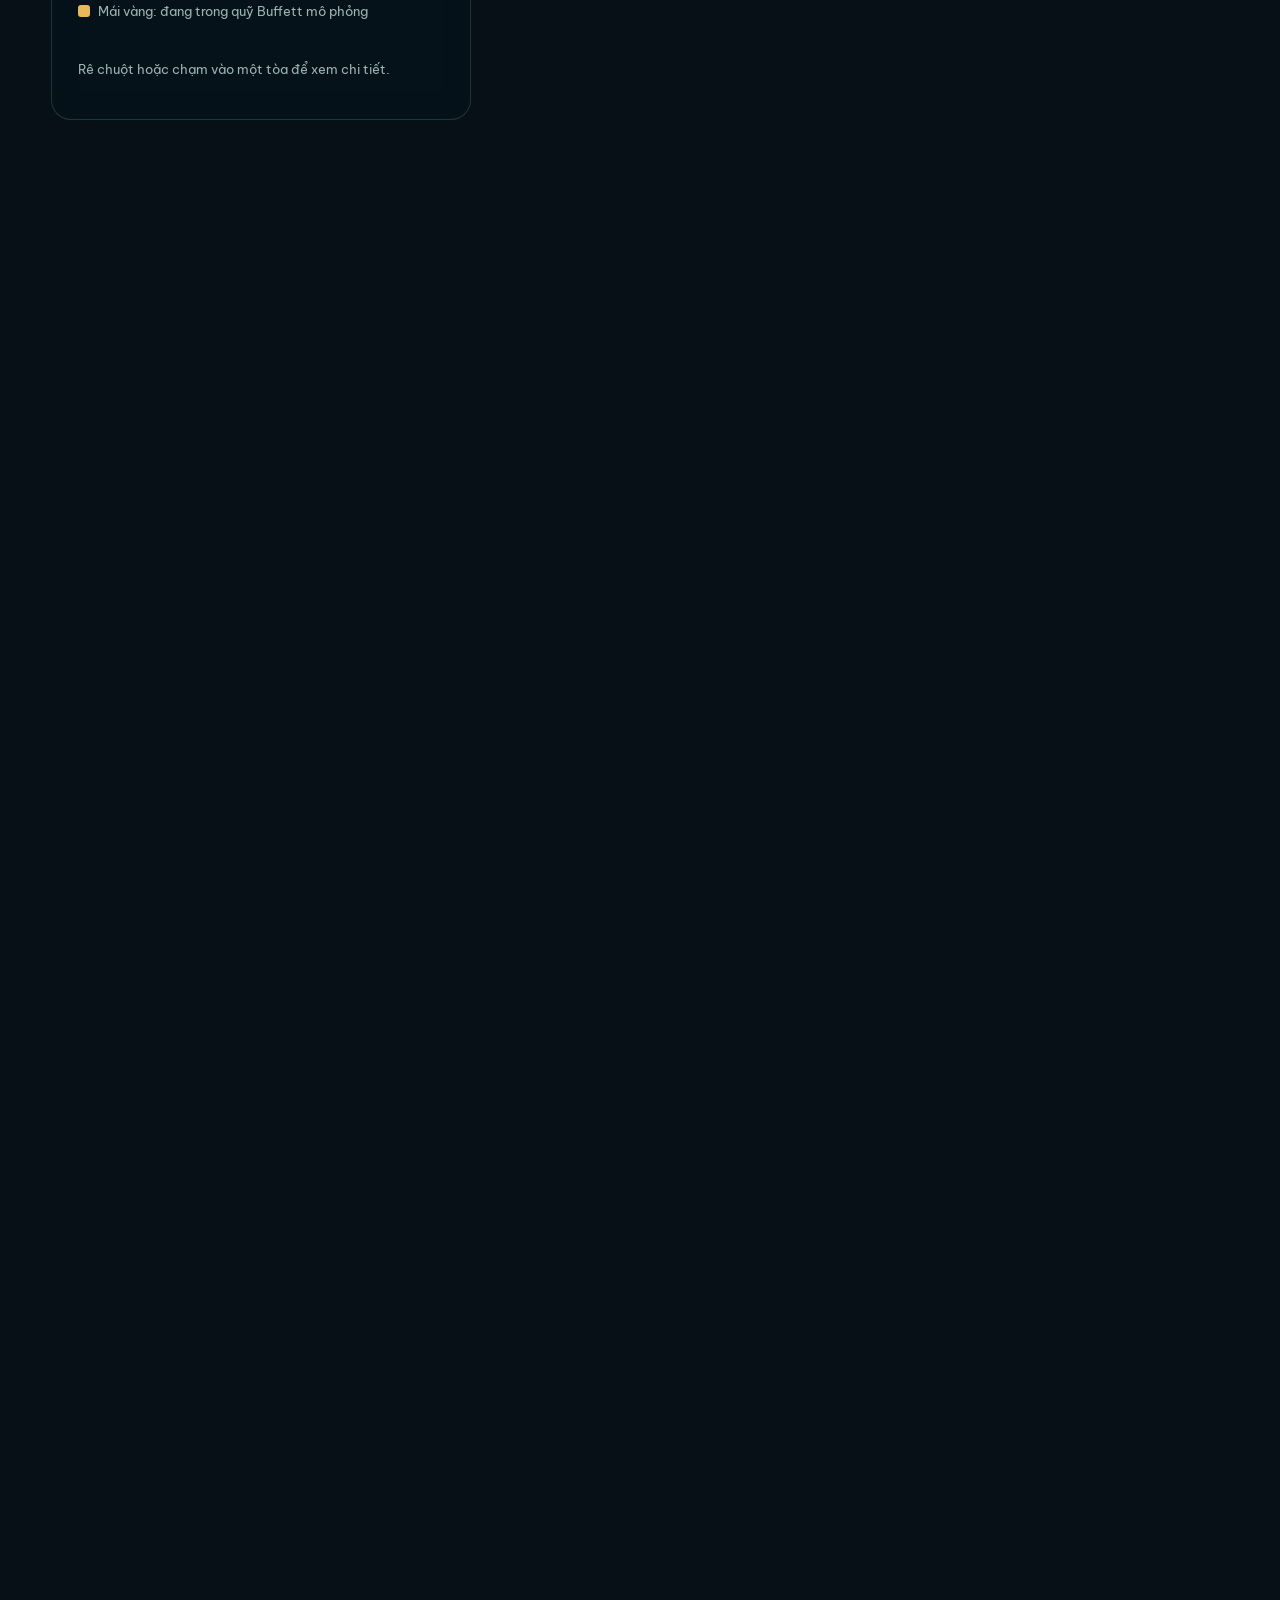
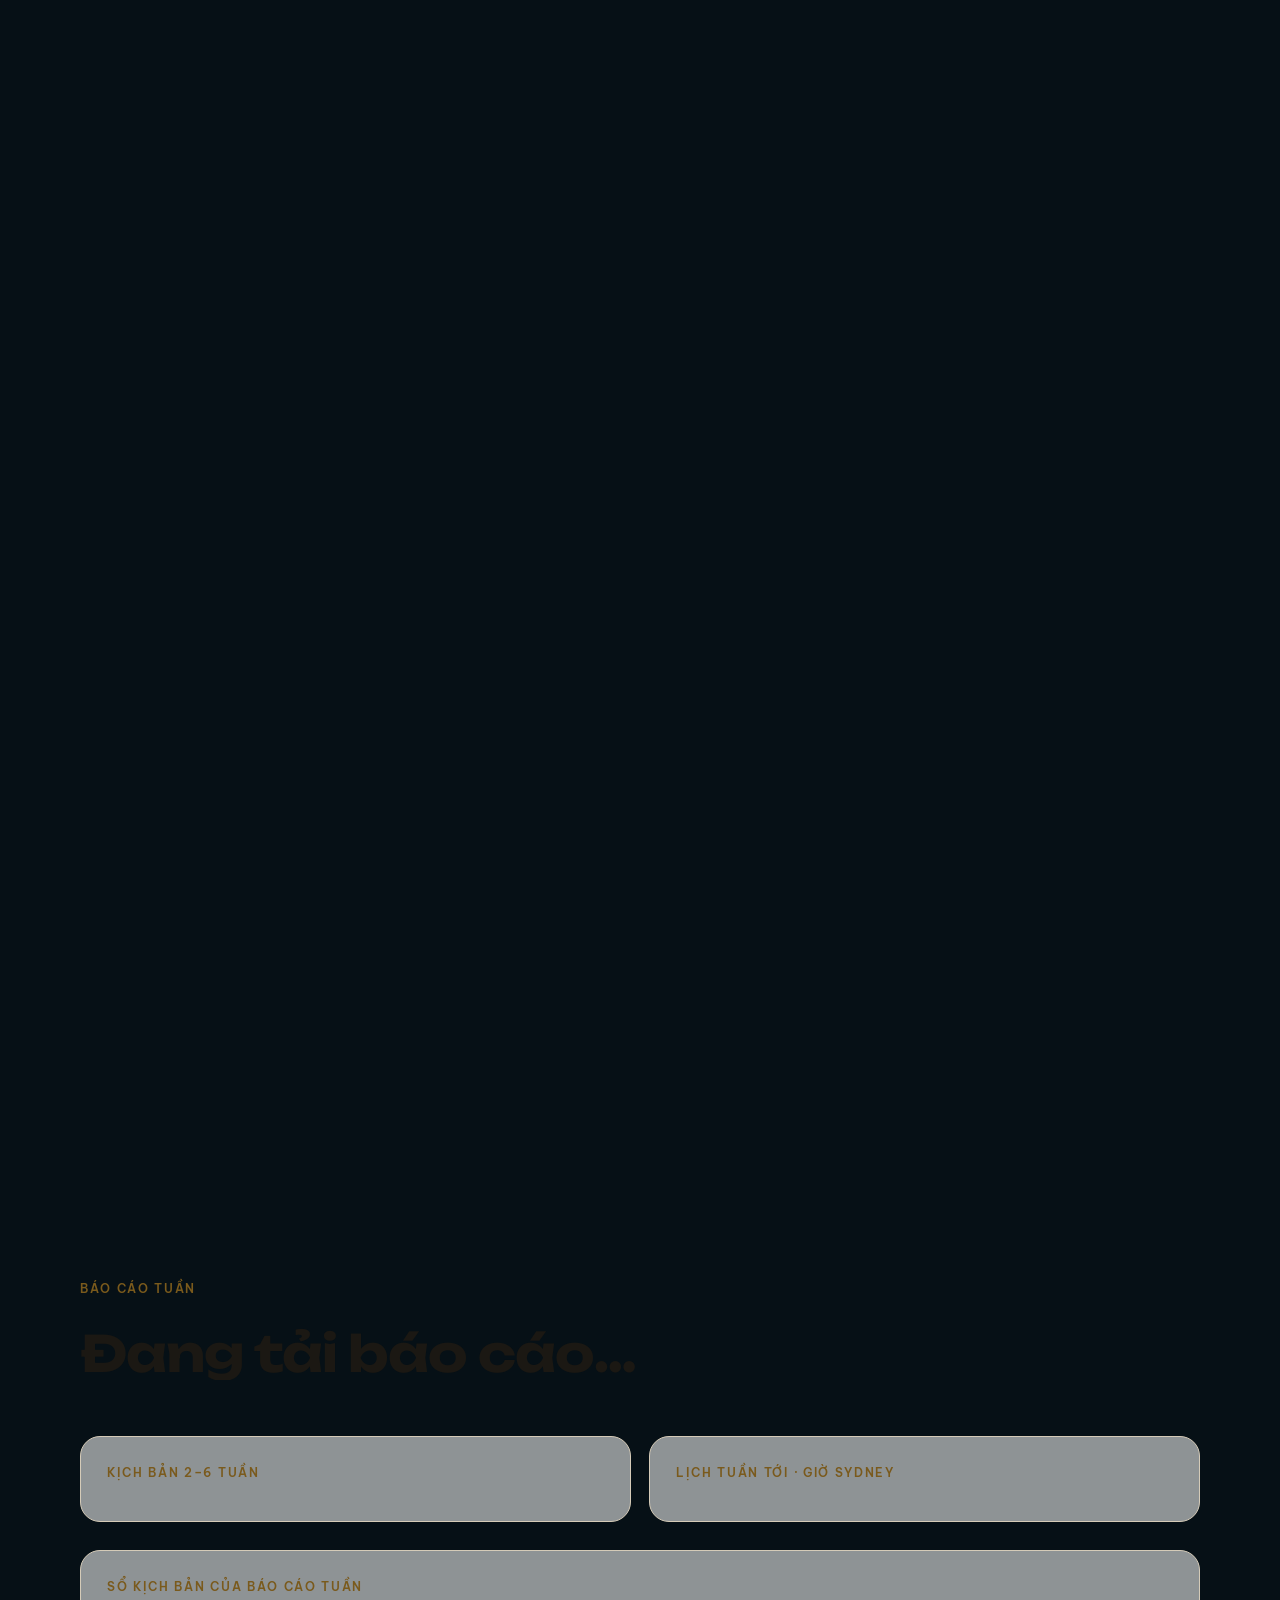
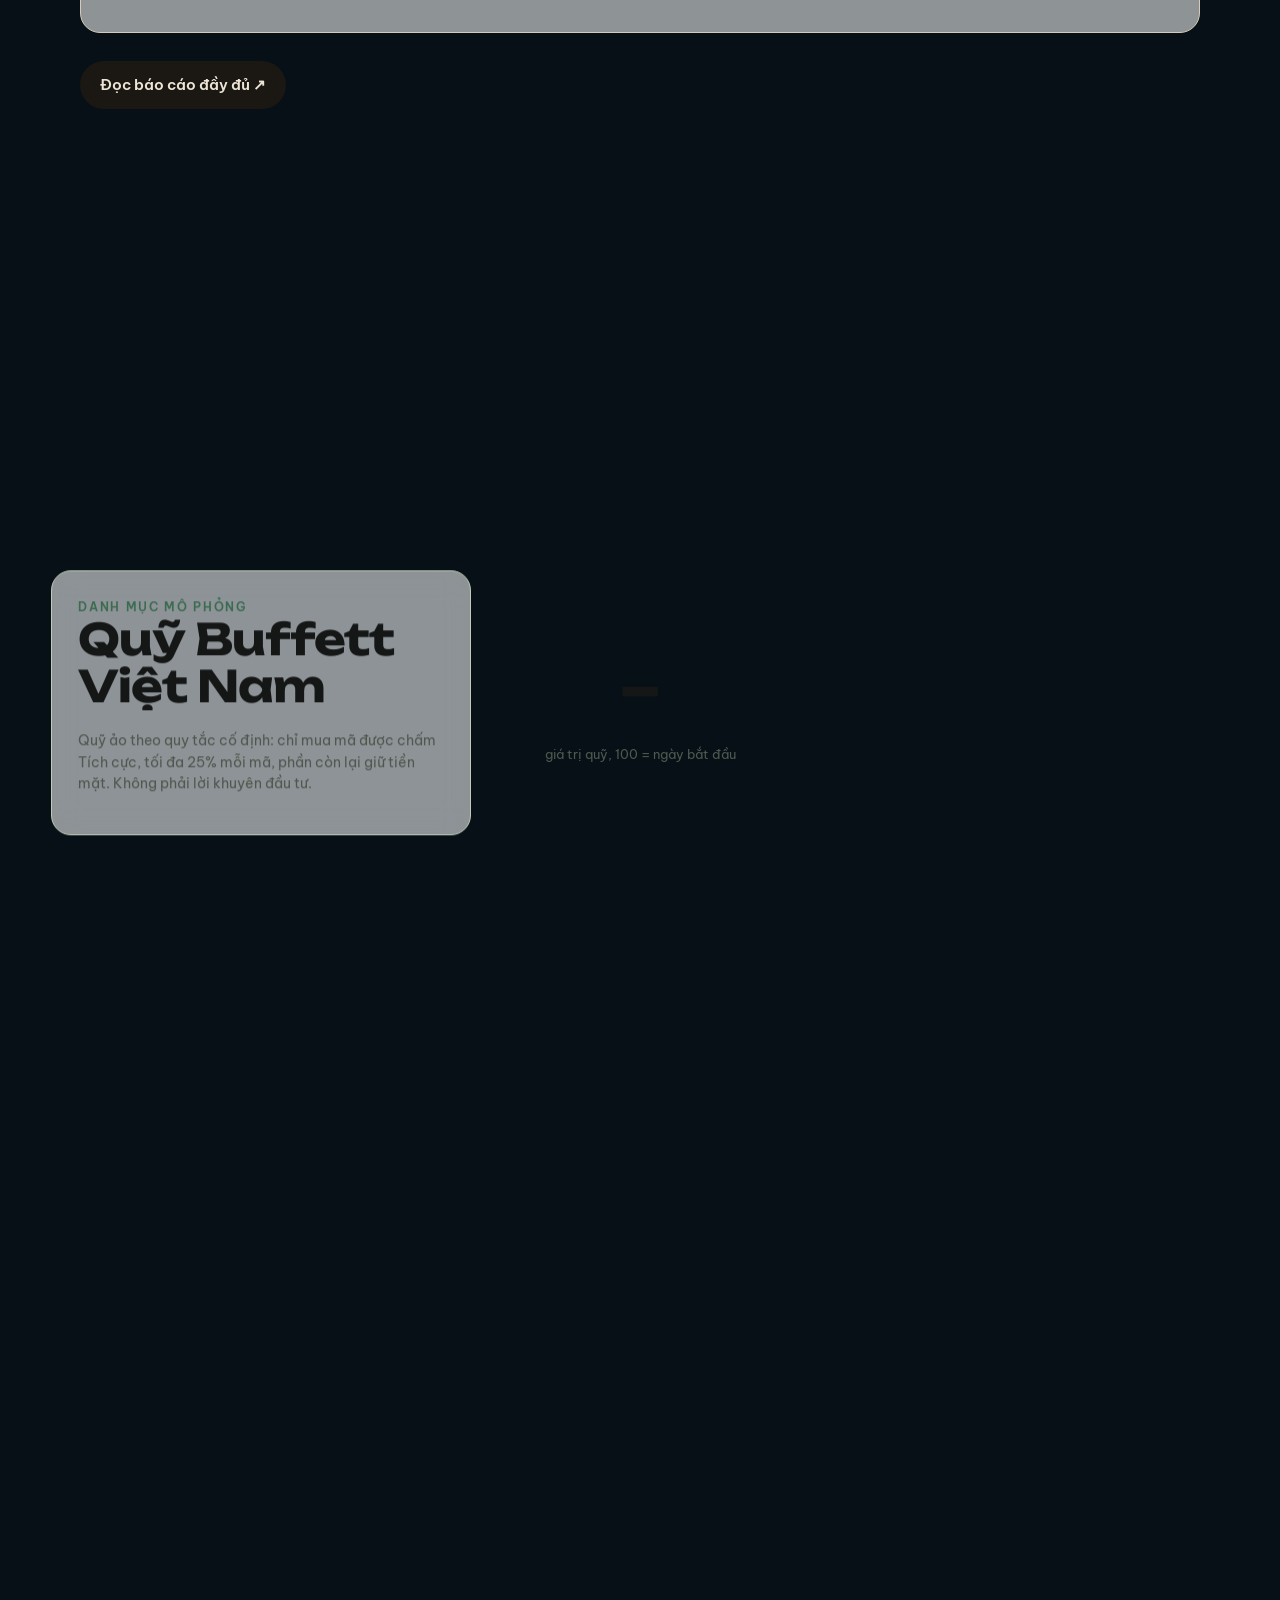
==== commit adc98c77: "Website 3D toan man hinh; bang gia chi tiet chuyen sang /bang-gia/ - Trang chu moi: the gioi 3D cuon" ====
--- a/site/index.html
+++ b/site/index.html
@@ -2,897 +2,417 @@
 <html lang="vi">
 <head>
 <meta charset="utf-8">
-<meta name="viewport" content="width=device-width,initial-scale=1,viewport-fit=cover">
-<title>Bảng giá trực tiếp</title>
-<meta name="description" content="Giá chỉ số, cổ phiếu theo dõi, tỷ giá và hàng hóa Việt Nam, Úc, Mỹ; giá lấy trực tiếp khi mở trang, có kiểm tra dữ liệu.">
-<meta name="theme-color" content="#151716">
-<meta name="robots" content="noindex, nofollow, noarchive">
+<meta name="viewport" content="width=device-width, initial-scale=1, viewport-fit=cover">
+<title>Toàn cảnh thị trường</title>
+<meta name="description" content="Việt Nam, Úc, Mỹ trong một thế giới 3D: giá trực tiếp đã kiểm tra, bản tin, báo cáo tuần và quỹ Buffett mô phỏng.">
+<meta name="robots" content="noindex">
+<meta name="theme-color" content="#061016">
 <link rel="manifest" href="manifest.webmanifest">
 <link rel="icon" href="icon-192.png">
 <link rel="apple-touch-icon" href="apple-touch-icon.png">
-<meta name="apple-mobile-web-app-capable" content="yes">
-<meta name="apple-mobile-web-app-title" content="Bảng giá">
-<meta name="apple-mobile-web-app-status-bar-style" content="default">
 <link rel="preconnect" href="https://fonts.googleapis.com">
 <link rel="preconnect" href="https://fonts.gstatic.com" crossorigin>
-<link rel="stylesheet" href="https://fonts.googleapis.com/css2?family=Be+Vietnam+Pro:wght@400;500;600;700&display=swap">
+<link rel="stylesheet" href="https://fonts.googleapis.com/css2?family=Be+Vietnam+Pro:wght@400;500;600;700&family=JetBrains+Mono:wght@400;600&family=Unbounded:wght@500;700;800&display=swap">
 <style>
-  /* Dấu ~ của Be Vietnam Pro dẹt, dễ đọc nhầm thành dấu trừ: lấy riêng ký tự này từ phông hệ thống */
-  @font-face { font-family: "Tilde"; src: local("Arial"), local("Helvetica Neue"), local("Helvetica"), local("Roboto"); unicode-range: U+007E; }
+  @font-face { font-family: "Tilde"; src: local("Arial"), local("Helvetica Neue"), local("Roboto"); unicode-range: U+007E; }
   :root {
-    color-scheme: light;
-    --bg: #F4F4F1; --surface: #FFFFFF; --hero: #DCE3D5; --hero-line: #BFCAB6; --hero-muted: #505850;
-    --ink: #151716; --muted: #656A64; --line: #E2E3DE; --soft: #EDEEE9; --on-ink: #FFFFFF; --on-ink-muted: #AEB3AC;
-    --up: #17693F; --down: #A8331F; --warn: #845400; --warn-soft: #F6EDD9;
-    --heat-up: #2E8B57; --heat-down: #C0463A; --heat-mid: #E4E6E0;
-    --radius: 14px;
-    --font: "Tilde", "Be Vietnam Pro", -apple-system, "Segoe UI", Roboto, "Helvetica Neue", Arial, sans-serif;
-  }
-  @media (prefers-color-scheme: dark) {
-    :root:not([data-theme="light"]) {
-      color-scheme: dark;
-      --bg: #0F1110; --surface: #181B19; --hero: #243027; --hero-line: #3A493E; --hero-muted: #AAB6AA;
-      --ink: #EBEDE8; --muted: #9CA29A; --line: #2B302C; --soft: #202421; --on-ink: #121413; --on-ink-muted: #5A6058;
-      --up: #5CC48E; --down: #FF8A78; --warn: #E3A94C; --warn-soft: #2A2315;
-      --heat-up: #2F8A5B; --heat-down: #B5483C; --heat-mid: #2A2E2B;
-    }
-  }
-  :root[data-theme="dark"] {
+    --night: #061016; --ink: #e8f2f0; --dim: #9db4b3; --faint: #5f7a7b;
+    --up: #38d99c; --down: #ff6b5c; --gold: #e9b85c; --teal: #5fe3e0;
+    --glass: rgba(8, 20, 26, 0.58); --glass-line: rgba(126, 226, 220, 0.18);
+    --paper: #ece5d6; --paper-ink: #1b1813; --paper-dim: #6b6254; --paper-line: #d5cbb8; --up-l: #17693f; --down-l: #a8331f;
+    --sage: #d9e1d2; --sage-ink: #151716; --sage-dim: #4f584f; --sage-line: #bfcab6;
+    --f-display: "Unbounded", "Tilde", "Be Vietnam Pro", system-ui, sans-serif;
+    --f-body: "Tilde", "Be Vietnam Pro", -apple-system, "Segoe UI", Roboto, sans-serif;
+    --f-num: "JetBrains Mono", ui-monospace, "SFMono-Regular", Menlo, Consolas, monospace;
+    --pad: clamp(16px, 4vw, 56px);
     color-scheme: dark;
-    --bg: #0F1110; --surface: #181B19; --hero: #243027; --hero-line: #3A493E; --hero-muted: #AAB6AA;
-    --ink: #EBEDE8; --muted: #9CA29A; --line: #2B302C; --soft: #202421; --on-ink: #121413; --on-ink-muted: #5A6058;
-    --up: #5CC48E; --down: #FF8A78; --warn: #E3A94C; --warn-soft: #2A2315;
-    --heat-up: #2F8A5B; --heat-down: #B5483C; --heat-mid: #2A2E2B;
   }
   * { box-sizing: border-box; }
-  html { -webkit-text-size-adjust: 100%; }
-  body { margin: 0; background: var(--bg); color: var(--ink); font-family: var(--font); font-size: 15px; line-height: 1.55;
-    padding: calc(14px + env(safe-area-inset-top, 0px)) 16px calc(40px + env(safe-area-inset-bottom, 0px)); -webkit-font-smoothing: antialiased; }
-  .wrap { max-width: 1120px; margin-inline: auto; display: flex; flex-direction: column; gap: 22px; }
-  h1, h2, h3 { margin: 0; line-height: 1.25; text-wrap: balance; }
-  h2 { font-size: 17px; font-weight: 600; letter-spacing: -0.01em; }
-  p { margin: 0; }
-  a { color: var(--ink); text-underline-offset: 3px; text-decoration-color: var(--muted); }
-  button { font: inherit; color: inherit; }
-  :focus-visible { outline: 2px solid var(--ink); outline-offset: 2px; border-radius: 6px; }
-  .muted { color: var(--muted); }
-  .small { font-size: 13px; }
-  .num { font-variant-numeric: tabular-nums; }
+  html { scroll-behavior: auto; -webkit-text-size-adjust: 100%; }
+  body { margin: 0; background: var(--night); color: var(--ink); font-family: var(--f-body); font-size: 16px; line-height: 1.6; -webkit-font-smoothing: antialiased; overflow-x: hidden; }
+  a { color: inherit; }
+  :focus-visible { outline: 2px solid var(--teal); outline-offset: 3px; border-radius: 6px; }
+  .num { font-family: var(--f-num); font-variant-numeric: tabular-nums; letter-spacing: -0.01em; }
   .up { color: var(--up); } .down { color: var(--down); }
+  .muted { color: var(--dim); }
+  .sr { position: absolute; width: 1px; height: 1px; overflow: hidden; clip: rect(0 0 0 0); white-space: nowrap; }
+  #gl { position: fixed; inset: 0; width: 100vw; height: 100vh; display: block; z-index: 0; }
+  .no-webgl #gl { display: none; }
+  main { position: relative; z-index: 1; }
 
   /* Thanh trên */
-  .top { display: flex; flex-wrap: wrap; align-items: center; justify-content: space-between; gap: 12px; }
-  .brand { display: flex; align-items: center; gap: 10px; text-decoration: none; }
-  .logo { width: 38px; height: 38px; border-radius: 11px; background: var(--ink); display: grid; place-items: center; flex: 0 0 auto; }
-  .logo svg { width: 23px; height: 23px; }
-  .logo .wk { stroke: var(--on-ink); stroke-width: 1.5; stroke-linecap: round; }
-  .logo .bd { fill: var(--on-ink); } .logo .bh { fill: var(--ink); stroke: var(--on-ink); stroke-width: 1.5; }
-  .brand h1 { font-size: 20px; font-weight: 700; letter-spacing: -0.02em; }
-  .brand small { display: block; font-size: 12.5px; color: var(--muted); }
-  .top-r { display: flex; flex-wrap: wrap; align-items: center; gap: 8px; }
-  .chip { display: inline-flex; align-items: center; gap: 7px; font-size: 13px; font-weight: 500; padding: 6px 12px; border-radius: 999px; background: var(--surface); border: 1px solid var(--line); max-width: 100%; }
-  .chip .dot { flex: none; width: 8px; height: 8px; border-radius: 50%; background: var(--up); }
-  .chip.stale .dot { background: var(--warn); }
-  .chip.err .dot { background: var(--down); }
-  .btn { display: inline-flex; align-items: center; gap: 6px; font-size: 13.5px; font-weight: 600; padding: 7px 14px; border-radius: 10px; border: 1px solid var(--ink); background: var(--ink); color: var(--on-ink); cursor: pointer; text-decoration: none; }
-  .btn.alt { background: var(--surface); color: var(--ink); border-color: var(--line); }
-  .btn.alt:hover { border-color: var(--ink); }
-  .icon-btn { width: 36px; height: 36px; padding: 0; justify-content: center; }
-  .icon-btn svg { width: 18px; height: 18px; fill: none; stroke: currentColor; stroke-width: 1.8; stroke-linecap: round; stroke-linejoin: round; }
-  .spin svg { animation: spin 0.8s linear infinite; }
-  @keyframes spin { to { transform: rotate(360deg); } }
-
-  /* Đồng hồ sàn */
-  .clocks { display: grid; grid-template-columns: repeat(auto-fit, minmax(220px, 1fr)); gap: 10px; }
-  .clock { background: var(--surface); border: 1px solid var(--line); border-radius: 12px; padding: 12px 14px; display: flex; flex-direction: column; gap: 3px; }
-  .clock .r1 { display: flex; align-items: center; justify-content: space-between; gap: 8px; }
-  .clock strong { font-size: 15px; }
-  .st { display: inline-flex; align-items: center; gap: 6px; font-size: 12px; font-weight: 600; padding: 1px 9px; border-radius: 999px; border: 1px solid var(--line); color: var(--muted); }
-  .st::before { content: ""; width: 7px; height: 7px; border-radius: 50%; background: currentColor; }
-  .st.open { color: var(--up); }
-  .st.lunch, .st.pre { color: var(--warn); }
-  .clock .t { font-size: 13px; color: var(--muted); }
-
-  /* Khung chỉ số (xanh xám) */
-  .hero { background: var(--hero); border-radius: 18px; padding: 18px; display: flex; flex-direction: column; gap: 14px; }
-  .hero-h { display: flex; flex-wrap: wrap; align-items: baseline; justify-content: space-between; gap: 6px 14px; }
-  .eyebrow { font-size: 12px; font-weight: 600; letter-spacing: 0.08em; text-transform: uppercase; color: var(--hero-muted); }
-  .idx { display: grid; grid-template-columns: repeat(auto-fill, minmax(150px, 1fr)); gap: 16px 14px; }
-  .ix { display: flex; flex-direction: column; gap: 1px; min-width: 0; cursor: pointer; border-radius: 10px; }
-  .ix .k { font-size: 13px; font-weight: 600; white-space: nowrap; overflow: hidden; text-overflow: ellipsis; }
-  .ix .v { font-size: clamp(20px, 5vw, 28px); font-weight: 700; letter-spacing: -0.03em; line-height: 1.2; }
-  .ix .d { font-size: 13px; font-weight: 600; }
-  .ix .s { font-size: 11.5px; color: var(--hero-muted); }
-  .ix svg { width: 100%; height: 38px; margin-top: 4px; overflow: visible; }
-  .spark { fill: none; stroke: var(--ink); stroke-width: 1.6; stroke-linejoin: round; stroke-linecap: round; vector-effect: non-scaling-stroke; }
-  .base { stroke: var(--hero-muted); stroke-width: 1; stroke-dasharray: 3 3; vector-effect: non-scaling-stroke; opacity: 0.7; }
-  .badge { display: inline-block; font-size: 10.5px; font-weight: 600; letter-spacing: 0.02em; padding: 0 7px; border-radius: 999px; border: 1px solid currentColor; white-space: nowrap; }
-  .badge.prov { color: var(--warn); }
-  .badge.fin { color: var(--hero-muted); }
-  .badge.h24 { color: var(--muted); }
-  .badge.held { color: var(--down); }
-  .badge.live { color: var(--up); }
-  .badge.live::before { content: ""; display: inline-block; width: 6px; height: 6px; border-radius: 50%; background: currentColor; margin-right: 4px; vertical-align: 1px; animation: pulse 1.6s ease-in-out infinite; }
-  @keyframes pulse { 50% { opacity: 0.25; } }
-  .badge.fund { background: var(--ink); color: var(--on-ink); border-color: var(--ink); }
-  .badge.wait { color: var(--muted); }
-  .vdot { display: inline-block; width: 8px; height: 8px; border-radius: 50%; margin-left: 5px; vertical-align: 1px; background: var(--muted); }
-  .vdot.bullish { background: var(--up); } .vdot.bearish { background: var(--down); }
-  .fund-mk { display: grid; gap: 14px; grid-template-columns: minmax(0, 1fr); }
-  .fund-mk > div { min-width: 0; }
-  @media (min-width: 900px) { .fund-mk { grid-template-columns: repeat(auto-fit, minmax(300px, 1fr)); } }
-  .fund-mk h3 { font-size: 14px; margin: 0 0 6px; }
-  .fund-mk table td, .fund-mk table th { padding: 8px 6px; }
-  .fund-sum { font-size: 22px; font-weight: 700; letter-spacing: -0.02em; }
-
-  /* Khối */
-  .card { background: var(--surface); border: 1px solid var(--line); border-radius: var(--radius); padding: 16px 18px; min-width: 0; }
-  .sec-h { display: flex; flex-wrap: wrap; align-items: center; justify-content: space-between; gap: 10px; margin-bottom: 12px; }
-  .seg { display: inline-flex; gap: 2px; padding: 3px; border-radius: 11px; background: var(--soft); border: 1px solid var(--line); max-width: 100%; overflow-x: auto; }
-  .seg button { font-size: 13px; font-weight: 500; padding: 6px 12px; border-radius: 8px; border: 0; background: none; color: var(--muted); cursor: pointer; white-space: nowrap; }
-  .seg button[aria-pressed="true"] { background: var(--surface); color: var(--ink); font-weight: 600; box-shadow: 0 1px 2px rgba(0,0,0,.1), 0 0 0 1px var(--line); }
-  .tools { display: flex; flex-wrap: wrap; gap: 8px; min-width: 0; max-width: 100%; }
-  @media (max-width: 420px) { .seg button { padding-inline: 9px; } }
-
-  /* Bảng theo dõi */
-  .tbl { overflow-x: auto; margin-inline: -18px; padding-inline: 18px; }
-  table { border-collapse: collapse; width: 100%; font-size: 14px; }
-  th, td { padding: 10px 8px; text-align: left; border-bottom: 1px solid var(--line); vertical-align: middle; white-space: nowrap; }
-  th { font-size: 11.5px; font-weight: 500; letter-spacing: 0.05em; text-transform: uppercase; color: var(--muted); }
-  th button { all: unset; cursor: pointer; }
-  th button:focus-visible { outline: 2px solid var(--ink); }
-  th[aria-sort] button::after { content: " ↕"; opacity: 0.4; }
-  th[aria-sort="descending"] button::after { content: " ↓"; opacity: 1; }
-  th[aria-sort="ascending"] button::after { content: " ↑"; opacity: 1; }
+  .topbar { position: fixed; z-index: 20; top: 0; left: 0; right: 0; display: flex; align-items: center; justify-content: space-between; gap: 12px;
+    padding: calc(12px + env(safe-area-inset-top, 0px)) var(--pad) 12px; pointer-events: none; }
+  .topbar > * { pointer-events: auto; }
+  .brand { display: inline-flex; align-items: center; gap: 10px; text-decoration: none; font-family: var(--f-display); font-weight: 700; font-size: 15px; letter-spacing: 0.02em; white-space: nowrap; }
+  @media (max-width: 420px) { .brand > span:last-child { display: none; } }
+  .brand .logo { width: 34px; height: 34px; border-radius: 10px; display: grid; place-items: center; background: var(--glass); border: 1px solid var(--glass-line); -webkit-backdrop-filter: blur(10px); backdrop-filter: blur(10px); }
+  .brand .logo svg { width: 20px; height: 20px; }
+  .tb-r { display: flex; align-items: center; gap: 8px; }
+  .chip { display: inline-flex; align-items: center; gap: 7px; font-size: 12.5px; font-weight: 500; padding: 6px 12px; border-radius: 999px; background: var(--glass); border: 1px solid var(--glass-line); -webkit-backdrop-filter: blur(10px); backdrop-filter: blur(10px); white-space: nowrap; }
+  .chip .dot { width: 7px; height: 7px; border-radius: 50%; background: var(--up); box-shadow: 0 0 10px var(--up); animation: pulse 1.8s ease-in-out infinite; }
+  @keyframes pulse { 50% { opacity: 0.3; } }
+  .tb-link { font-size: 13px; font-weight: 600; text-decoration: none; padding: 7px 14px; border-radius: 999px; background: var(--ink); color: #061016; white-space: nowrap; }
+  .progress { position: fixed; z-index: 21; top: 0; left: 0; height: 2px; width: 100%; transform-origin: 0 50%; transform: scaleX(0); background: linear-gradient(90deg, var(--teal), var(--gold)); }
+  .dots { position: fixed; z-index: 20; right: 18px; top: 50%; transform: translateY(-50%); display: flex; flex-direction: column; gap: 10px; }
+  .dots a { position: relative; display: block; width: 10px; height: 10px; border-radius: 50%; border: 1.5px solid rgba(232, 242, 240, 0.55); }
+  .dots a.on { background: var(--teal); border-color: var(--teal); box-shadow: 0 0 12px var(--teal); }
+  .dots a span { position: absolute; right: 20px; top: 50%; transform: translateY(-50%); font-size: 12px; white-space: nowrap; opacity: 0; transition: opacity 0.2s; padding: 3px 8px; border-radius: 6px; background: var(--glass); pointer-events: none; }
+  .dots a:hover span, .dots a:focus-visible span { opacity: 1; }
+  .on-light .dots a { border-color: rgba(27, 24, 19, 0.5); }
+  .on-light .chip, .on-light .brand .logo { background: rgba(255, 255, 255, 0.55); border-color: rgba(27, 24, 19, 0.12); color: var(--paper-ink); }
+  .on-light .brand { color: var(--paper-ink); }
+  @media (max-width: 820px) { .dots { display: none; } .chip .lbl-long { display: none; } }
+
+  /* Cảnh ghim (sticky) */
+  .scene { position: relative; }
+  .stage { position: sticky; top: 0; height: 100vh; height: 100svh; overflow: hidden; }
+  .panel { background: var(--glass); border: 1px solid var(--glass-line); border-radius: 20px; -webkit-backdrop-filter: blur(16px) saturate(1.3); backdrop-filter: blur(16px) saturate(1.3); padding: clamp(16px, 2.2vw, 26px); }
+  .eyebrow { font-size: 12px; font-weight: 600; letter-spacing: 0.14em; text-transform: uppercase; color: var(--teal); }
+  h1, h2, h3 { margin: 0; line-height: 1.08; text-wrap: balance; }
+  h2.big { font-family: var(--f-display); font-weight: 700; font-size: clamp(28px, 3.9vw, 54px); letter-spacing: -0.02em; }
+  .lines .ln { display: block; overflow: hidden; }
+  .lines .ln > span { display: inline-block; }
+  .js .lines .ln > span { transform: translateY(105%); transition: transform 0.9s cubic-bezier(.2,.7,.1,1); }
+  .js .lines.in .ln > span { transform: none; }
+  .js .lines.in .ln:nth-child(2) > span { transition-delay: 0.12s; }
+  .js .lines.in .ln:nth-child(3) > span { transition-delay: 0.24s; }
+  .js .rise { opacity: 0; transform: translateY(24px); transition: opacity 0.8s ease, transform 0.8s cubic-bezier(.2,.7,.1,1); }
+  .js .rise.in { opacity: 1; transform: none; }
+
+  /* 1. Mở đầu */
+  #s-hero { height: 360vh; }
+  .hero-copy { position: absolute; left: var(--pad); bottom: clamp(70px, 11vh, 120px); max-width: min(720px, 56vw); }
+  .hero-copy h1 { font-family: var(--f-display); font-weight: 800; font-size: clamp(32px, 5vw, 76px); letter-spacing: -0.035em; line-height: 1.02; }
+  .hero-copy h1 .ln:nth-child(2) > span { color: var(--teal); }
+  #s-hero .stage::before { content: ""; position: absolute; inset: 0; pointer-events: none; background: linear-gradient(to top, rgba(6,16,22,0.88) 0%, rgba(6,16,22,0.35) 42%, transparent 62%), linear-gradient(to right, rgba(6,16,22,0.55), transparent 55%); }
+  .hero-copy { z-index: 1; } .hero-copy h1 { text-shadow: 0 2px 30px rgba(0,0,0,0.45); }
+  .hero-copy p { margin: 18px 0 0; max-width: 46ch; color: var(--dim); font-size: clamp(15px, 1.3vw, 18px); }
+  .js .hero-copy h1 .ln > span { animation: assemble 1.1s cubic-bezier(.2,.7,.1,1) both; }
+  .js .hero-copy h1 .ln:nth-child(2) > span { animation-delay: 0.15s; }
+  .js .hero-copy h1 .ln:nth-child(3) > span { animation-delay: 0.3s; }
+  @keyframes assemble { from { transform: translateY(105%); } to { transform: none; } }
+  .readout { position: absolute; right: var(--pad); top: clamp(84px, 14vh, 140px); width: min(360px, 88vw); }
+  .readout .when { font-family: var(--f-display); font-size: 20px; font-weight: 700; margin: 4px 0 12px; }
+  .readout .row { display: grid; grid-template-columns: 1fr auto; gap: 2px 14px; padding: 9px 0; border-top: 1px solid var(--glass-line); }
+  .readout .row .n { font-size: 13px; color: var(--dim); }
+  .readout .row .v { font-size: 20px; font-weight: 600; }
+  .readout .row .c { grid-column: 2; text-align: right; font-size: 13px; }
+  .readout .hint { margin-top: 10px; font-size: 12.5px; color: var(--dim); }
+  .scroll-cue { position: absolute; left: 50%; bottom: 22px; transform: translateX(-50%); font-size: 12px; letter-spacing: 0.14em; text-transform: uppercase; color: var(--dim); display: flex; flex-direction: column; align-items: center; gap: 8px; }
+  .scroll-cue i { width: 1.5px; height: 34px; background: linear-gradient(var(--teal), transparent); animation: cue 1.8s ease-in-out infinite; transform-origin: top; }
+  @keyframes cue { 0% { transform: scaleY(0); } 50% { transform: scaleY(1); } 100% { transform: scaleY(1); opacity: 0; } }
+  .tag3d { position: absolute; left: 0; top: 0; font-size: 12px; font-weight: 600; letter-spacing: 0.04em; padding: 3px 9px; border-radius: 999px; background: rgba(6, 16, 22, 0.72); border: 1px solid var(--glass-line); white-space: nowrap; pointer-events: none; will-change: transform; }
+
+  /* 2. Quả địa cầu */
+  #s-globe { height: 340vh; }
+  .globe-copy { position: absolute; left: var(--pad); top: 50%; transform: translateY(-50%); width: min(430px, 92vw); display: grid; gap: 14px; }
+  .mk-panels { position: relative; }
+  .mkp { transition: opacity 0.5s ease, transform 0.5s ease; }
+  .mkp:not(.on) { position: absolute; inset: 0 0 auto 0; opacity: 0; transform: translateY(14px); pointer-events: none; }
+  .mkp .head { display: flex; align-items: center; justify-content: space-between; gap: 10px; }
+  .mkp h3 { font-family: var(--f-display); font-size: 26px; font-weight: 700; }
+  .st { font-size: 12px; font-weight: 600; padding: 3px 10px; border-radius: 999px; border: 1px solid var(--glass-line); color: var(--dim); white-space: nowrap; }
+  .st.open { color: var(--up); border-color: color-mix(in srgb, var(--up) 45%, transparent); }
+  .mkp .clock { font-size: 13px; color: var(--dim); margin: 4px 0 10px; }
+  .mkp .main { display: flex; align-items: baseline; gap: 12px; flex-wrap: wrap; }
+  .mkp .main .v { font-size: clamp(30px, 4vw, 44px); font-weight: 600; }
+  .mkp .main .c { font-size: 16px; font-weight: 600; }
+  .kv { display: grid; grid-template-columns: repeat(3, minmax(0, 1fr)); gap: 10px; margin-top: 12px; }
+  .kv div { font-size: 13px; color: var(--dim); }
+  .kv b { display: block; font-size: 15px; color: var(--ink); font-weight: 600; }
+  .mkp .others { margin-top: 12px; font-size: 13.5px; color: var(--dim); display: grid; gap: 4px; }
+  .mkp .others span.v { color: var(--ink); }
+  .steps3 { display: flex; gap: 6px; }
+  .steps3 i { flex: 1; height: 3px; border-radius: 3px; background: rgba(232, 242, 240, 0.18); transition: background 0.4s; }
+  .steps3 i.on { background: var(--teal); }
+
+  /* 3. Vĩ mô: đường ray ngang */
+  #s-macro { height: 420vh; }
+  .macro-head { position: absolute; left: var(--pad); top: clamp(80px, 12vh, 120px); max-width: 640px; }
+  .macro-head p { color: var(--dim); margin: 10px 0 0; max-width: 46ch; }
+  .rail { position: absolute; left: 0; bottom: clamp(24px, 6vh, 60px); display: flex; gap: 18px; padding-inline: var(--pad); will-change: transform; }
+  .mc { width: min(320px, 78vw); flex: 0 0 auto; display: grid; gap: 6px; padding: 16px 18px !important; }
+  .mc .k { font-size: 13px; font-weight: 600; letter-spacing: 0.06em; text-transform: uppercase; color: var(--gold); }
+  .mc .v { font-size: clamp(30px, 3.4vw, 40px); font-weight: 600; line-height: 1.1; }
+  .mc .v small { font-size: 14px; color: var(--dim); font-weight: 500; margin-left: 6px; font-family: var(--f-body); }
+  .mc .chg { display: flex; gap: 14px; font-size: 13.5px; flex-wrap: wrap; }
+  .mc .chg span { color: var(--dim); }
+  .mc svg { width: 100%; height: 40px; display: block; }
+  .mc svg path.l { fill: none; stroke-width: 1.8; vector-effect: non-scaling-stroke; }
+  .mc svg path.a { stroke: none; opacity: 0.14; }
+  .mc p { margin: 0; font-size: 12.5px; line-height: 1.45; color: var(--dim); }
+  .mc.act { border-color: color-mix(in srgb, var(--gold) 55%, transparent); }
+
+  /* Đoạn chữ (không ghim) */
+  .flow { position: relative; padding: clamp(110px, 16vh, 180px) var(--pad); }
+  .flow .wrap { max-width: 1120px; margin-inline: auto; display: grid; gap: clamp(18px, 3vw, 28px); }
+  .flow p { margin: 0; }
+
+  /* 4. Bản tin */
+  #s-brief .lead { font-family: var(--f-display); font-weight: 500; font-size: clamp(22px, 2.8vw, 36px); line-height: 1.25; letter-spacing: -0.015em; }
+  #s-brief .paras { display: grid; gap: 12px; color: var(--dim); max-width: 72ch; }
+  .chain { list-style: none; margin: 0; padding: 0; display: flex; flex-wrap: wrap; gap: 10px; }
+  .chain li { position: relative; padding: 10px 14px; border-radius: 14px; background: var(--glass); border: 1px solid var(--glass-line); font-size: 14px; font-weight: 500; }
+  .chain li + li::before { content: "→"; position: absolute; left: -12px; top: 50%; transform: translate(-50%, -50%); color: var(--teal); }
+  .chain li:last-child { background: var(--teal); color: #061016; border-color: var(--teal); }
+  .grid2 { display: grid; grid-template-columns: repeat(auto-fit, minmax(300px, 1fr)); gap: 18px; }
+  .fc { list-style: none; margin: 10px 0 0; padding: 0; display: grid; gap: 10px; }
+  .fc li { display: grid; grid-template-columns: minmax(0, 1fr) auto; gap: 4px 12px; padding-top: 10px; border-top: 1px solid var(--glass-line); font-size: 14px; }
+  .fc li .m { font-size: 12.5px; color: var(--dim); }
+  .pill { display: inline-flex; align-items: center; gap: 6px; font-size: 12px; font-weight: 600; padding: 2px 10px; border-radius: 999px; border: 1px solid var(--glass-line); color: var(--dim); white-space: nowrap; height: fit-content; }
+  .pill::before { content: ""; width: 7px; height: 7px; border-radius: 50%; background: currentColor; }
+  .pill.wait::before { background: transparent; box-shadow: inset 0 0 0 1.5px currentColor; }
+  .pill.ok { color: var(--up); } .pill.miss { color: var(--down); }
+  .score { display: flex; align-items: baseline; gap: 10px; flex-wrap: wrap; }
+  .score b { font-family: var(--f-display); font-size: 44px; }
+
+  /* 5. Thành phố */
+  #s-city { height: 340vh; }
+  .city-copy { position: absolute; left: var(--pad); top: clamp(80px, 12vh, 120px); width: min(420px, 92vw); display: grid; gap: 12px; }
+  .legend { display: grid; gap: 6px; font-size: 13px; color: var(--dim); }
+  .legend i { display: inline-block; width: 12px; height: 12px; border-radius: 3px; margin-right: 8px; vertical-align: -1px; }
+  .movers { display: grid; grid-template-columns: 1fr 1fr; gap: 6px 14px; font-size: 13.5px; }
+  .movers div { display: flex; justify-content: space-between; gap: 8px; }
+  .tip { position: absolute; z-index: 5; width: 250px; pointer-events: none; transform: translate(-50%, calc(-100% - 16px)); opacity: 0; transition: opacity 0.15s; }
+  .tip.on { opacity: 1; }
+  .tip .t { font-family: var(--f-display); font-weight: 700; font-size: 18px; }
+  .tip dl { display: grid; grid-template-columns: auto 1fr; gap: 2px 12px; margin: 8px 0 0; font-size: 13px; }
+  .tip dt { color: var(--dim); } .tip dd { margin: 0; text-align: right; }
+  .gold-tag { color: var(--gold); font-weight: 600; font-size: 12px; }
+
+  /* 6. Báo cáo (nền giấy) */
+  #s-report { color: var(--paper-ink); }
+  #s-report .eyebrow { color: #7a5a1c; }
+  #s-report .card { background: rgba(255, 255, 255, 0.55); border: 1px solid var(--paper-line); border-radius: 20px; padding: clamp(16px, 2.2vw, 26px); }
+  #s-report h2.big { color: var(--paper-ink); }
+  .keys { list-style: none; margin: 0; padding: 0; display: grid; grid-template-columns: repeat(auto-fit, minmax(260px, 1fr)); gap: 18px; counter-reset: k; }
+  .keys li { counter-increment: k; display: grid; gap: 8px; align-content: start; }
+  .keys li::before { content: counter(k, decimal-leading-zero); font-family: var(--f-display); font-weight: 800; font-size: 40px; line-height: 1; color: #b88a2e; }
+  .keys b { font-size: 18px; line-height: 1.3; }
+  .keys p { color: var(--paper-dim); font-size: 15px; }
+  .scen { display: grid; gap: 14px; }
+  .scen .row { display: grid; gap: 6px; }
+  .scen .top { display: flex; justify-content: space-between; gap: 12px; font-weight: 600; }
+  .scen .bar { height: 10px; border-radius: 6px; background: var(--paper-line); overflow: hidden; }
+  .scen .bar i { display: block; height: 100%; border-radius: 6px; background: var(--paper-ink); transform-origin: 0 50%; transform: scaleX(0); transition: transform 1.1s cubic-bezier(.2,.7,.1,1); }
+  .scen .row:nth-child(2) .bar i { background: var(--up-l); } .scen .row:nth-child(3) .bar i { background: var(--down-l); }
+  .scen.in .bar i { transform: scaleX(var(--w)); }
+  .scen p { margin: 0; font-size: 13.5px; color: var(--paper-dim); }
+  .cal { list-style: none; margin: 0; padding: 0; display: grid; gap: 0; }
+  .cal li { display: grid; grid-template-columns: 128px minmax(0, 1fr); gap: 12px; padding: 10px 0; border-top: 1px solid var(--paper-line); font-size: 14px; }
+  .cal li span { color: var(--paper-dim); }
+  #s-report .pill { border-color: var(--paper-line); color: var(--paper-dim); }
+  #s-report .pill.ok { color: var(--up-l); } #s-report .pill.miss { color: var(--down-l); }
+  .cta { display: inline-flex; align-items: center; gap: 8px; font-weight: 600; font-size: 15px; padding: 12px 20px; border-radius: 999px; text-decoration: none; background: var(--paper-ink); color: var(--paper); width: fit-content; }
+
+  /* 7. Quỹ (nền xanh xám) */
+  #s-fund { height: 240vh; color: var(--sage-ink); }
+  .fund-copy { position: absolute; left: var(--pad); top: 50%; transform: translateY(-50%); width: min(420px, 92vw); display: grid; gap: 14px; }
+  .fund-copy .panel { background: rgba(255, 255, 255, 0.55); border-color: var(--sage-line); }
+  .fund-copy .eyebrow { color: #3b6b4f; }
+  .fund-center { position: absolute; left: 50%; top: 50%; transform: translate(-50%, -50%); text-align: center; pointer-events: none; }
+  .fund-center b { display: block; font-family: var(--f-display); font-size: clamp(34px, 5vw, 64px); }
+  .fund-center span { font-size: 13px; color: var(--sage-dim); }
+  .alloc { list-style: none; margin: 8px 0 0; padding: 0; display: grid; gap: 8px; font-size: 14px; }
+  .alloc li { display: grid; grid-template-columns: 14px 1fr auto; gap: 10px; align-items: center; }
+  .alloc i { width: 12px; height: 12px; border-radius: 3px; }
+
+  /* 8. Bảng tổng hợp */
+  #s-term .tw { overflow-x: auto; border-radius: 18px; border: 1px solid var(--glass-line); background: rgba(6, 12, 14, 0.78); }
+  table { width: 100%; border-collapse: collapse; font-size: 14px; }
+  th, td { padding: 10px 14px; text-align: left; border-bottom: 1px solid rgba(126, 226, 220, 0.1); white-space: nowrap; }
+  th { font-size: 11.5px; letter-spacing: 0.08em; text-transform: uppercase; color: var(--dim); font-weight: 600; }
   td.r, th.r { text-align: right; }
-  thead th:first-child, tbody tr.row td:first-child { position: sticky; left: 0; z-index: 1; background: var(--surface); }
-  tbody tr.row:hover td:first-child { background: var(--soft); }
-  tbody tr.row { cursor: pointer; }
-  tbody tr.row:hover td { background: var(--soft); }
-  .tk { font-weight: 700; }
-  .nm { display: block; font-size: 12px; color: var(--muted); max-width: 170px; overflow: hidden; text-overflow: ellipsis; }
-  .rng { position: relative; width: 110px; height: 6px; border-radius: 3px; background: var(--soft); display: inline-block; vertical-align: middle; }
-  .rng i { position: absolute; top: -3px; width: 3px; height: 12px; border-radius: 2px; background: var(--ink); transform: translateX(-50%); }
-  td svg.mini { width: 96px; height: 26px; display: block; margin-left: auto; overflow: visible; }
-  td svg.mini .spark { stroke-width: 1.4; }
-  td svg.mini .base { stroke: var(--muted); }
-  tr.detail td { background: var(--bg); white-space: normal; padding: 14px 12px; }
-  .det { display: grid; gap: 14px; }
-  @media (min-width: 760px) { .det { grid-template-columns: minmax(0, 1.4fr) minmax(0, 1fr); } }
-  .det svg.big { width: 100%; height: 150px; display: block; overflow: visible; }
-  .det svg.big .ma { fill: none; stroke: var(--muted); stroke-width: 1.2; stroke-dasharray: 5 4; vector-effect: non-scaling-stroke; }
-  .det svg.big text { font-size: 11px; fill: var(--muted); font-family: var(--font); }
-  .kv { display: grid; grid-template-columns: repeat(2, minmax(0, 1fr)); gap: 8px 14px; font-size: 13.5px; }
-  .kv div span { display: block; font-size: 12px; color: var(--muted); }
-  .checks { list-style: none; margin: 8px 0 0; padding: 0; display: flex; flex-direction: column; gap: 4px; font-size: 13px; }
-  .checks li { display: flex; gap: 8px; align-items: baseline; }
-  .lv { flex: 0 0 auto; font-size: 11px; font-weight: 700; padding: 0 7px; border-radius: 999px; border: 1px solid currentColor; }
-  .lv.ok { color: var(--up); } .lv.warn { color: var(--warn); } .lv.fail { color: var(--down); } .lv.na { color: var(--muted); }
-
-  /* Bản đồ nhiệt */
-  .heat { display: grid; grid-template-columns: repeat(auto-fill, minmax(118px, 1fr)); gap: 6px; }
-  .tile { border: 0; border-radius: 10px; padding: 12px 10px; text-align: left; cursor: pointer; display: flex; flex-direction: column; gap: 2px; min-height: 84px; color: var(--ink); }
-  .tile .tk { font-size: 15px; }
-  .tile .p { font-size: 13px; font-weight: 600; }
-  .tile .m { font-size: 11.5px; opacity: 0.85; }
-  .legend { display: flex; align-items: center; gap: 8px; font-size: 12px; color: var(--muted); margin-top: 10px; flex-wrap: wrap; }
-  .legend .bar { width: 160px; height: 8px; border-radius: 4px; background: linear-gradient(90deg, var(--heat-down), var(--heat-mid), var(--heat-up)); }
-
-  /* Vĩ mô */
-  .macro { display: grid; grid-template-columns: repeat(auto-fill, minmax(165px, 1fr)); gap: 10px; }
-  .mc { background: var(--surface); border: 1px solid var(--line); border-radius: 12px; padding: 12px 14px; display: flex; flex-direction: column; gap: 2px; cursor: pointer; text-align: left; }
-  .mc .k { font-size: 12.5px; font-weight: 500; color: var(--muted); }
-  .mc .v { font-size: 21px; font-weight: 700; letter-spacing: -0.02em; }
-  .mc .d { font-size: 12.5px; font-weight: 600; }
-  .mc .n { font-size: 11.5px; color: var(--muted); }
-
-  /* Quy đổi tiền */
-  .conv { display: grid; gap: 10px; }
-  .conv .row2 { display: flex; flex-wrap: wrap; gap: 8px; align-items: center; }
-  .conv input, .conv select { font: inherit; font-size: 16px; padding: 10px 12px; border-radius: 10px; border: 1px solid var(--line); background: var(--surface); color: var(--ink); }
-  .conv input { width: 170px; max-width: 100%; }
-  .conv .res { font-size: 26px; font-weight: 700; letter-spacing: -0.02em; }
-
-  /* Kiểm tra dữ liệu */
-  .qa { display: grid; gap: 16px; }
-  @media (min-width: 760px) { .qa { grid-template-columns: 200px minmax(0, 1fr); align-items: start; } }
-  svg.gauge { width: 170px; height: auto; display: block; }
-  svg.gauge .t { stroke: var(--line); stroke-width: 3.4; stroke-linecap: round; }
-  svg.gauge .t.on { stroke: var(--ink); }
-  svg.gauge .g1 { font-family: var(--font); font-size: 36px; font-weight: 700; fill: var(--ink); letter-spacing: -0.03em; }
-  svg.gauge .g2 { font-family: var(--font); font-size: 16px; font-weight: 500; fill: var(--muted); }
-  .qa ul { margin: 0; padding-left: 18px; font-size: 14px; }
-  .qa li + li { margin-top: 4px; }
-  .note { background: var(--warn-soft); border-radius: 12px; padding: 12px 16px; font-size: 14px; }
-  footer { font-size: 12.5px; color: var(--muted); border-top: 1px solid var(--line); padding-top: 14px; display: flex; flex-direction: column; gap: 6px; }
-  .grid2 { display: grid; gap: 22px; }
-  @media (min-width: 900px) { .grid2 { grid-template-columns: minmax(0, 1.4fr) minmax(0, 1fr); align-items: start; } }
-  [hidden] { display: none !important; }
-  @media (prefers-reduced-motion: reduce) { * { animation: none !important; transition: none !important; } }
+  tr.g td { font-size: 11.5px; letter-spacing: 0.1em; text-transform: uppercase; color: var(--teal); font-weight: 600; background: rgba(95, 227, 224, 0.05); }
+  .badge { font-size: 11px; font-weight: 600; padding: 1px 8px; border-radius: 999px; border: 1px solid var(--glass-line); color: var(--dim); }
+  .badge.live { color: var(--up); border-color: color-mix(in srgb, var(--up) 45%, transparent); }
+  .links { display: flex; flex-wrap: wrap; gap: 10px; }
+  .btn { display: inline-flex; align-items: center; gap: 8px; font-weight: 600; font-size: 14.5px; padding: 11px 18px; border-radius: 999px; text-decoration: none; border: 1px solid var(--glass-line); background: var(--glass); }
+  .btn.solid { background: var(--ink); color: #061016; border-color: var(--ink); }
+  .foot { font-size: 12.5px; color: var(--faint); max-width: 80ch; }
+
+  @media (max-width: 820px) {
+    .hero-copy { max-width: none; right: var(--pad); bottom: 70px; }
+    .readout { top: auto; bottom: auto; top: 78px; right: var(--pad); left: var(--pad); width: auto; padding: 14px 16px; }
+    .readout .row { padding: 6px 0; } .readout .row .v { font-size: 16px; } .readout .when { font-size: 16px; margin-bottom: 6px; }
+    .readout .hint { display: none; }
+    .hero-copy p { display: none; }
+    .globe-copy, .fund-copy { top: auto; bottom: 20px; transform: none; }
+    .city-copy { top: auto; bottom: 20px; }
+    .city-copy .movers { display: none; }
+    .macro-head { top: 76px; }
+    .macro-head p { display: none; }
+    .fund-center { top: 32%; }
+    .cal li { grid-template-columns: 1fr; gap: 2px; }
+  }
+  @media (prefers-reduced-motion: reduce) {
+    .js .lines .ln > span, .js .rise { transition: none !important; animation: none !important; transform: none !important; opacity: 1 !important; }
+    .chip .dot, .scroll-cue i { animation: none; }
+  }
 </style>
 </head>
 <body>
-<div class="wrap">
-  <header class="top">
-    <a class="brand" href="./" aria-label="Bảng giá trực tiếp, về đầu trang">
-      <span class="logo" aria-hidden="true"><svg viewBox="0 0 24 24"><path class="wk" d="M6 3.5v17M12 6v14M18 2.5v15"/><rect class="bd" x="4" y="7" width="4" height="9" rx="1"/><rect class="bh" x="10" y="9" width="4" height="7" rx="1"/><rect class="bd" x="16" y="5" width="4" height="8" rx="1"/></svg></span>
-      <span><h1>Bảng giá</h1><small>Việt Nam · Úc · Mỹ · giá trực tiếp khi mở trang</small></span>
-    </a>
-    <div class="top-r">
-      <span class="chip" id="fresh" role="status"><span class="dot" aria-hidden="true"></span><span id="fresh-t">Đang tải…</span></span>
-      <button class="btn alt icon-btn" id="reload" type="button" aria-label="Tải lại dữ liệu" title="Tải lại dữ liệu"><svg viewBox="0 0 24 24"><path d="M20 12a8 8 0 1 1-2.34-5.66"/><path d="M20 4v5h-5"/></svg></button>
-      <button class="btn alt icon-btn" id="theme" type="button" aria-label="Đổi giao diện sáng/tối" title="Giao diện: theo máy"><svg viewBox="0 0 24 24"><circle cx="12" cy="12" r="4"/><path d="M12 2v2M12 20v2M4.9 4.9l1.4 1.4M17.7 17.7l1.4 1.4M2 12h2M20 12h2M4.9 19.1l1.4-1.4M17.7 6.3l1.4-1.4"/></svg></button>
-      <a class="btn" href="https://claude.ai/artifact/1ivWHfw7vfybPnV2a4QpZV" target="_blank" rel="noopener">Bản tin &amp; phân tích ↗</a>
-    </div>
-  </header>
-
-  <section class="clocks" id="clocks" aria-label="Trạng thái các sàn"></section>
-
-  <section class="hero" aria-label="Chỉ số chính">
-    <div class="hero-h"><p class="eyebrow">Chỉ số chính</p><p class="small" style="color:var(--hero-muted)">Đường nét đứt: giá đóng cửa phiên trước · bấm để xem chi tiết</p></div>
-    <div class="idx" id="idx"></div>
-  </section>
-
-  <section class="card" aria-labelledby="wl-h">
-      <div class="sec-h">
-        <h2 id="wl-h">Cổ phiếu theo dõi</h2>
-        <div class="tools">
-          <div class="seg" role="group" aria-label="Lọc theo thị trường" id="mkt-seg">
-            <button type="button" data-m="ALL" aria-pressed="true">Tất cả</button>
-            <button type="button" data-m="VN" aria-pressed="false">Việt Nam</button>
-            <button type="button" data-m="AU" aria-pressed="false">Úc</button>
-            <button type="button" data-m="US" aria-pressed="false">Mỹ</button>
-            <button type="button" data-m="FUND" aria-pressed="false">Quỹ Buffett</button>
-          </div>
-          <div class="seg" role="group" aria-label="Kiểu hiển thị" id="view-seg">
-            <button type="button" data-v="table" aria-pressed="true">Bảng</button>
-            <button type="button" data-v="heat" aria-pressed="false">Bản đồ nhiệt</button>
-          </div>
-        </div>
-      </div>
-      <div class="tbl" id="wl-table"></div>
-      <div id="wl-heat" hidden></div>
-  </section>
-
-  <section class="card" aria-labelledby="fd-h" id="fund-card" hidden>
-    <div class="sec-h"><h2 id="fd-h">Quỹ Buffett mô phỏng · hôm nay</h2><span class="small muted" id="fd-src"></span></div>
-    <div class="fund-mk" id="fund-body"></div>
-    <p class="small muted" style="margin-top:10px">Quỹ ảo do routine nghiên cứu điều hành theo quy tắc cố định mỗi sáng. Con số ở đây là <strong>ước tính trong ngày</strong> từ giá mới nhất (có thể là giá tạm tính), không phải giá trị quỹ chính thức; phần tiền mặt coi như không đổi. Không phải lời khuyên đầu tư.</p>
-  </section>
-
-  <div class="grid2">
-      <section aria-labelledby="mc-h">
-        <div class="sec-h"><h2 id="mc-h">Tỷ giá, lãi suất, hàng hóa</h2></div>
-        <div class="macro" id="macro"></div>
-      </section>
-      <section class="card conv" aria-labelledby="cv-h">
-        <h2 id="cv-h">Quy đổi tiền</h2>
-        <div class="row2">
-          <label class="small muted" for="cv-amt">Số tiền</label>
-          <input id="cv-amt" type="text" inputmode="decimal" value="1.000">
-          <select id="cv-from" aria-label="Từ đồng tiền"><option>AUD</option><option>VND</option><option>USD</option></select>
-          <button class="btn alt" type="button" id="cv-swap" aria-label="Đổi chiều">⇄</button>
-          <select id="cv-to" aria-label="Sang đồng tiền"><option>VND</option><option>AUD</option><option>USD</option></select>
-        </div>
-        <p class="res num" id="cv-res" aria-live="polite">-</p>
-        <p class="small muted" id="cv-rate"></p>
-        <p class="small muted">Theo tỷ giá thị trường quốc tế trên Yahoo. Ngân hàng và dịch vụ chuyển tiền sẽ có chênh lệch mua/bán và phí.</p>
-      </section>
+<canvas id="gl" aria-hidden="true"></canvas>
+<div class="progress" id="progress" aria-hidden="true"></div>
+
+<header class="topbar">
+  <a class="brand" href="#s-hero" aria-label="Toàn cảnh thị trường, về đầu trang">
+    <span class="logo" aria-hidden="true"><svg viewBox="0 0 24 24" fill="none" stroke="currentColor" stroke-width="1.6" stroke-linecap="round"><path d="M6 3.5v17M12 6v14M18 2.5v15"/><rect x="4" y="7" width="4" height="9" rx="1" fill="currentColor"/><rect x="10" y="9" width="4" height="7" rx="1"/><rect x="16" y="5" width="4" height="8" rx="1" fill="currentColor"/></svg></span>
+    <span>Toàn cảnh</span>
+  </a>
+  <div class="tb-r">
+    <span class="chip" id="fresh" role="status"><span class="dot" aria-hidden="true"></span><span id="fresh-t">Đang tải số liệu…</span></span>
+    <a class="tb-link" href="bang-gia/">Bảng giá</a>
   </div>
-
-  <section class="card" aria-labelledby="qa-h">
-    <div class="sec-h"><h2 id="qa-h">Kiểm tra dữ liệu</h2><span class="small muted" id="qa-src"></span></div>
-    <div class="qa">
-      <div id="qa-gauge"></div>
-      <div style="display:flex;flex-direction:column;gap:12px;min-width:0">
-        <div id="qa-list"></div>
-        <div class="note">
-          <strong>Cách đọc:</strong> <span class="badge prov">Tạm tính</span> là giá trong phiên, còn thay đổi đến khi đóng cửa; <span class="badge fin" style="color:var(--muted)">Đóng cửa</span> là giá đã chốt. % thay đổi luôn so với giá đóng cửa phiên trước. Nguồn miễn phí thường trễ 15–20 phút, và máy chạy tự động của GitHub có thể chạy trễ thêm vài phút. Mỗi con số qua 5–7 phép kiểm tra (giá hợp lệ, biên độ ±7% của HOSE, phiên thiếu, độ mới, đối chiếu nguồn thứ hai); số nào không đạt thì trang giữ số của lần trước và ghi rõ lý do.
-        </div>
-      </div>
-    </div>
-  </section>
-
-  <footer>
-    <p>Chỉ để tham khảo và học tập, không phải lời khuyên đầu tư; không có vùng mua, cắt lỗ hay chốt lời. Dữ liệu: KBS (Chứng khoán KB Việt Nam) cho Việt Nam; Yahoo Finance cho Úc, Mỹ, tỷ giá và hàng hóa ở phía máy chủ; khi mở trang, trình duyệt lấy thêm giá mới nhất trực tiếp từ KBS và CNBC rồi đối chiếu với số máy chủ. Giờ sàn chưa tính ngày lễ.</p>
-    <p><a id="repo-link" href="#" target="_blank" rel="noopener">Mã nguồn và lịch cập nhật trên GitHub</a> · <a href="https://claude.ai/artifact/1ivWHfw7vfybPnV2a4QpZV" target="_blank" rel="noopener">Bản tin, nghiên cứu và Quỹ Buffett mô phỏng</a></p>
-  </footer>
-</div>
-
-<script>
-(function () {
-  'use strict';
-  var $ = function (id) { return document.getElementById(id); };
-  var DATA = null, OPEN = {}, SORT = { k: 'chg', dir: -1 }, MKT = 'ALL', VIEW = 'table';
-  var SESS = {
-    VN: { name: 'Việt Nam', tz: 'Asia/Ho_Chi_Minh', s: [[540, 690], [780, 885]] },
-    AU: { name: 'Úc', tz: 'Australia/Sydney', s: [[600, 972]] },
-    US: { name: 'Mỹ', tz: 'America/New_York', s: [[570, 960]] }
-  };
-  var SYD = 'Australia/Sydney';
-
-  function esc(s) { return String(s == null ? '' : s).replace(/[&<>"']/g, function (c) { return { '&': '&amp;', '<': '&lt;', '>': '&gt;', '"': '&quot;', "'": '&#39;' }[c]; }); }
-  function store(k, v) { try { if (v === undefined) { return localStorage.getItem(k); } localStorage.setItem(k, v); } catch (e) { return null; } }
-  function fmt(v, dp) { return v == null ? '-' : Number(v).toLocaleString('vi-VN', { minimumFractionDigits: dp, maximumFractionDigits: dp }); }
-  function dpOf(it) {
-    if (it.dp != null) { return it.dp; }
-    if (it.currency === 'VND') { return 0; }
-    return 2;
-  }
-  function pct(v, d) { return v == null ? '-' : (v > 0 ? '+' : v < 0 ? '−' : '') + Math.abs(v).toFixed(d == null ? 2 : d).replace('.', ',') + '%'; }
-  function cls(v) { return v == null ? '' : v > 0 ? 'up' : v < 0 ? 'down' : ''; }
-  function arrow(v) { return v == null ? '' : v > 0 ? '▲ ' : v < 0 ? '▼ ' : '■ '; }
-  function ddmm(iso) { var m = /^(\d{4})-(\d{2})-(\d{2})/.exec(iso || ''); return m ? m[3] + '/' + m[2] : ''; }
-
-  // ---- Giờ theo múi giờ ----
-  function parts(date, tz) {
-    var o = {};
-    new Intl.DateTimeFormat('en-GB', { timeZone: tz, hourCycle: 'h23', year: 'numeric', month: '2-digit', day: '2-digit', hour: '2-digit', minute: '2-digit', weekday: 'short' })
-      .formatToParts(date).forEach(function (p) { o[p.type] = p.value; });
-    return { y: +o.year, mo: +o.month, d: +o.day, h: +o.hour, mi: +o.minute, wd: ['Mon', 'Tue', 'Wed', 'Thu', 'Fri', 'Sat', 'Sun'].indexOf(o.weekday) };
-  }
-  function zoned(y, mo, d, minutes, tz) {
-    var guess = Date.UTC(y, mo - 1, d, Math.floor(minutes / 60), minutes % 60);
-    for (var i = 0; i < 2; i++) {
-      var p = parts(new Date(guess), tz);
-      var shown = Date.UTC(p.y, p.mo - 1, p.d, p.h, p.mi);
-      guess += Date.UTC(y, mo - 1, d, Math.floor(minutes / 60), minutes % 60) - shown;
-    }
-    return new Date(guess);
-  }
-  function hm(date, tz) { var p = parts(date, tz); return (p.h < 10 ? '0' : '') + p.h + ':' + (p.mi < 10 ? '0' : '') + p.mi; }
-  function dur(ms) {
-    var m = Math.max(0, Math.round(ms / 60000)), h = Math.floor(m / 60);
-    if (h >= 24) { return Math.floor(h / 24) + ' ngày ' + (h % 24) + ' giờ'; }
-    return h ? h + ' giờ ' + (m % 60) + ' phút' : m + ' phút';
-  }
-  function marketClock(k, now) {
-    var S = SESS[k], p = parts(now, S.tz), t = p.h * 60 + p.mi, st = 'closed', next = null, what = '';
-    var dayStart = function (addDays) {
-      var base = new Date(Date.UTC(p.y, p.mo - 1, p.d + addDays));
-      return { y: base.getUTCFullYear(), mo: base.getUTCMonth() + 1, d: base.getUTCDate(), wd: (p.wd + addDays) % 7 };
-    };
-    if (p.wd < 5) {
-      for (var i = 0; i < S.s.length; i++) {
-        var a = S.s[i][0], b = S.s[i][1];
-        if (t >= a && t < b) { st = 'open'; next = zoned(p.y, p.mo, p.d, b, S.tz); what = i < S.s.length - 1 ? 'nghỉ trưa' : 'đóng cửa'; break; }
-        if (t < a) { st = i === 0 ? 'pre' : 'lunch'; next = zoned(p.y, p.mo, p.d, a, S.tz); what = i === 0 ? 'mở cửa' : 'giao dịch lại'; break; }
-      }
-    }
-    if (!next) {
-      st = p.wd >= 5 ? 'weekend' : 'closed';
-      for (var n = 1; n <= 7; n++) {
-        var dd = dayStart(n);
-        if (dd.wd < 5) { next = zoned(dd.y, dd.mo, dd.d, S.s[0][0], S.tz); what = 'mở cửa'; break; }
-      }
-    }
-    return { st: st, next: next, what: what, local: hm(now, S.tz) };
-  }
-  var ST_TEXT = { open: 'Đang giao dịch', lunch: 'Nghỉ trưa', pre: 'Chưa mở cửa', closed: 'Đã đóng cửa', weekend: 'Cuối tuần' };
-  function renderClocks() {
-    var now = new Date();
-    $('clocks').innerHTML = ['VN', 'AU', 'US'].map(function (k) {
-      var c = marketClock(k, now), S = SESS[k];
-      var nextSyd = c.next ? hm(c.next, SYD) : '';
-      var sameDay = c.next && isoTz(c.next, SYD) === isoTz(now, SYD);
-      return '<div class="clock"><div class="r1"><strong>' + S.name + '</strong><span class="st ' + c.st + '">' + ST_TEXT[c.st] + '</span></div>' +
-        '<span class="t">' + (k === 'AU' ? 'Giờ Sydney ' : 'Giờ địa phương ') + c.local + '</span>' +
-        (c.next ? '<span class="t">' + c.what.charAt(0).toUpperCase() + c.what.slice(1) + ' sau ' + dur(c.next - now) + ' · ' + nextSyd + (sameDay ? '' : ' ' + ddmm(isoTz(c.next, SYD))) + ' giờ Sydney</span>' : '') + '</div>';
-    }).join('');
-  }
-
-  // ---- Biểu đồ ----
-  function sparkSvg(vals, base, w, h, klass) {
-    vals = (vals || []).filter(function (v) { return v != null; });
-    if (vals.length < 2) { return ''; }
-    var all = base != null ? vals.concat([base]) : vals;
-    var lo = Math.min.apply(null, all), hi = Math.max.apply(null, all);
-    if (hi === lo) { hi = lo + 1; }
-    var X = function (i) { return (i / (vals.length - 1)) * w; };
-    var Y = function (v) { return h - 2 - (v - lo) / (hi - lo) * (h - 4); };
-    var d = vals.map(function (v, i) { return (i ? 'L' : 'M') + X(i).toFixed(1) + ',' + Y(v).toFixed(1); }).join('');
-    return '<svg class="' + (klass || '') + '" viewBox="0 0 ' + w + ' ' + h + '" preserveAspectRatio="none" aria-hidden="true">' +
-      (base != null ? '<line class="base" x1="0" x2="' + w + '" y1="' + Y(base).toFixed(1) + '" y2="' + Y(base).toFixed(1) + '"/>' : '') +
-      '<path class="spark" d="' + d + '"/></svg>';
-  }
-  function bigChart(it) {
-    var v = it.hist || [];
-    if (v.length < 2) { return '<p class="small muted">Chưa đủ dữ liệu để vẽ.</p>'; }
-    var w = 600, h = 150, pl = 4, pr = 4, pt = 8, pb = 18;
-    var extra = [it.ma50, it.prevClose].filter(function (x) { return x != null; });
-    var lo = Math.min.apply(null, v.concat(extra)), hi = Math.max.apply(null, v.concat(extra));
-    if (hi === lo) { hi = lo + 1; }
-    var X = function (i) { return pl + (w - pl - pr) * i / (v.length - 1); };
-    var Y = function (x) { return pt + (h - pt - pb) * (1 - (x - lo) / (hi - lo)); };
-    var d = v.map(function (x, i) { return (i ? 'L' : 'M') + X(i).toFixed(1) + ',' + Y(x).toFixed(1); }).join('');
-    var ma = it.ma50 != null ? '<line class="ma" x1="' + pl + '" x2="' + (w - pr) + '" y1="' + Y(it.ma50).toFixed(1) + '" y2="' + Y(it.ma50).toFixed(1) + '"/>' : '';
-    return '<svg class="big" viewBox="0 0 ' + w + ' ' + h + '" preserveAspectRatio="none" role="img" aria-label="Giá ' + esc(it.label) + ' 60 phiên gần nhất">' + ma +
-      '<path class="spark" d="' + d + '"/></svg>' +
-      '<p class="small muted">60 phiên gần nhất · cao nhất ' + fmt(Math.max.apply(null, v), dpOf(it)) + ' · thấp nhất ' + fmt(Math.min.apply(null, v), dpOf(it)) +
-      (it.ma50 != null ? ' · nét đứt: trung bình 50 phiên ' + fmt(it.ma50, dpOf(it)) : '') + '</p>';
-  }
-  function gauge(frac, big, small, label) {
-    var n = 41, s = '';
-    for (var i = 0; i < n; i++) {
-      var a = (150 + 240 * i / (n - 1)) * Math.PI / 180, c = Math.cos(a), si = Math.sin(a);
-      var on = frac != null && frac > 0 && i / (n - 1) <= frac + 1e-9;
-      s += '<line class="t' + (on ? ' on' : '') + '" x1="' + (100 + 70 * c).toFixed(1) + '" y1="' + (100 + 70 * si).toFixed(1) + '" x2="' + (100 + 88 * c).toFixed(1) + '" y2="' + (100 + 88 * si).toFixed(1) + '"/>';
-    }
-    return '<svg class="gauge" viewBox="0 0 200 152" role="img" aria-label="' + esc(label) + '">' + s +
-      '<text class="g1" x="100" y="110" text-anchor="middle">' + esc(big) + '</text><text class="g2" x="100" y="136" text-anchor="middle">' + esc(small) + '</text></svg>';
-  }
-
-  // ---- Trạng thái một con số ----
-  function badge(it) {
-    if (it.held) { return '<span class="badge held" title="' + esc(it.heldReason) + '">Số cũ</span>'; }
-    if (it.live && (it.status === 'provisional' || it.status === '24h')) { return '<span class="badge live" title="Lấy thẳng từ KBS trong trình duyệt, đã kiểm tra biên độ và đơn vị">Trực tiếp' + (it.lastTime ? ' ' + hm(new Date(it.lastTime), SYD) : '') + '</span>'; }
-    if (it.status === 'provisional') { return '<span class="badge prov">Tạm tính' + (it.lastTime ? ' ' + hm(new Date(it.lastTime), SYD) : '') + '</span>'; }
-    if (it.status === 'final') { return '<span class="badge fin">Đóng cửa ' + ddmm(it.day) + '</span>'; }
-    return '<span class="badge h24">24 giờ</span>';
-  }
-  function unitOf(it) { return it.unit || (it.currency && !it.index ? it.currency : ''); }
-  var VI = { bullish: 'Tích cực', neutral: 'Trung lập', bearish: 'Tiêu cực' };
-  function tagsHtml(it) {
-    var t = it.tags || [], h = '';
-    if (t.indexOf('fund') >= 0 && it.weight != null) { h += ' <span class="badge fund" title="Đang nằm trong quỹ Buffett mô phỏng">Quỹ ' + Math.round(it.weight * 100) + '%</span>'; }
-    else if (t.indexOf('waiting') >= 0) { h += ' <span class="badge wait" title="Đã được chấm Tích cực, chờ kỳ cân lại đầu tháng">Chờ cân lại</span>'; }
-    if (it.verdict) { h += '<span class="vdot ' + esc(it.verdict) + '" role="img" aria-label="Buffett: ' + esc(VI[it.verdict]) + '" title="Mô phỏng Buffett: ' + esc(VI[it.verdict]) + (it.confidence != null ? ', tin cậy ' + esc(it.confidence) + '/100' : '') + '"></span>'; }
-    return h;
-  }
-
-  function renderIndices() {
-    var ids = DATA.groups.indices || [];
-    $('idx').innerHTML = ids.map(function (k) {
-      var it = DATA.items[k];
-      if (!it) { return '<div class="ix"><span class="k">' + esc(k) + '</span><span class="s">Chưa có dữ liệu</span></div>'; }
-      var sp = it.spark && it.spark.length > 1 ? it.spark : it.hist;
-      return '<div class="ix" tabindex="0" role="button" data-open="' + esc(k) + '" aria-label="' + esc(it.label) + ' ' + fmt(it.last, 2) + ', ' + pct(it.changePct) + '">' +
-        '<span class="k">' + esc(it.label) + '</span><span class="v num">' + fmt(it.last, 2) + '</span>' +
-        '<span class="d ' + cls(it.changePct) + '">' + arrow(it.changePct) + pct(it.changePct).replace(/^[+−]/, '') + ' <span class="num" style="font-weight:500">(' + (it.change > 0 ? '+' : '') + fmt(it.change, 2) + ')</span></span>' +
-        '<span class="s">' + badge(it) + '</span>' + sparkSvg(sp, it.spark && it.spark.length > 1 ? it.prevClose : null, 160, 38) + '</div>';
-    }).join('');
-  }
-
-  function rowsFor() {
-    return (DATA.groups.watchlist || []).map(function (k) { return DATA.items[k]; }).filter(function (it) {
-      if (!it) { return false; }
-      if (MKT === 'FUND') { return (it.tags || []).some(function (t) { return t === 'fund' || t === 'waiting'; }); }
-      return MKT === 'ALL' || it.market === MKT;
-    });
-  }
-  var COLS = [
-    ['tk', 'Mã', function (it) { return it.label; }],
-    ['px', 'Giá', function (it) { return it.last; }, 'r'],
-    ['chg', '% ngày', function (it) { return it.changePct; }, 'r'],
-    ['m1', '1 tháng', function (it) { return it.chg1m; }, 'r'],
-    ['ytd', 'Từ đầu năm', function (it) { return it.chgYtd; }, 'r'],
-    ['rng', 'Vùng 52 tuần', function (it) { return it.hi52 > it.lo52 ? (it.last - it.lo52) / (it.hi52 - it.lo52) : null; }],
-    ['ma', 'So với MA200', function (it) { return it.ma200 ? (it.last / it.ma200 - 1) * 100 : null; }, 'r'],
-    ['sp', '60 phiên', null, 'r']
-  ];
-  function renderTable() {
-    var rows = rowsFor(), col = COLS.filter(function (c) { return c[0] === SORT.k; })[0];
-    if (col && col[2]) {
-      rows.sort(function (a, b) {
-        var x = col[2](a), y = col[2](b);
-        if (x == null) { return 1; } if (y == null) { return -1; }
-        return (typeof x === 'string' ? x.localeCompare(y) : x - y) * SORT.dir;
-      });
-    }
-    var head = '<thead><tr>' + COLS.map(function (c) {
-      var sorted = SORT.k === c[0] ? (SORT.dir > 0 ? 'ascending' : 'descending') : 'none';
-      return '<th class="' + (c[3] || '') + '"' + (c[2] ? ' aria-sort="' + sorted + '"><button type="button" data-sort="' + c[0] + '">' + c[1] + '</button>' : '>' + c[1]) + '</th>';
-    }).join('') + '</tr></thead>';
-    var body = rows.map(function (it) {
-      var pos = it.hi52 > it.lo52 ? Math.max(0, Math.min(1, (it.last - it.lo52) / (it.hi52 - it.lo52))) : null;
-      var vsMa = it.ma200 ? (it.last / it.ma200 - 1) * 100 : null;
-      var tr = '<tr class="row" data-open="' + esc(it.key) + '" tabindex="0" aria-expanded="' + (OPEN[it.key] ? 'true' : 'false') + '">' +
-        '<td><span class="tk">' + esc(it.label) + '</span>' + tagsHtml(it) + ' ' + badge(it) + '<span class="nm">' + esc(it.name || '') + ' · ' + esc(it.market) + '</span></td>' +
-        '<td class="r num">' + fmt(it.last, dpOf(it)) + '</td>' +
-        '<td class="r num ' + cls(it.changePct) + '">' + pct(it.changePct) + '</td>' +
-        '<td class="r num ' + cls(it.chg1m) + '">' + pct(it.chg1m, 1) + '</td>' +
-        '<td class="r num ' + cls(it.chgYtd) + '">' + pct(it.chgYtd, 1) + '</td>' +
-        '<td>' + (pos == null ? '-' : '<span class="rng" title="Thấp ' + fmt(it.lo52, dpOf(it)) + ' · cao ' + fmt(it.hi52, dpOf(it)) + '"><i style="left:' + (pos * 100).toFixed(1) + '%"></i></span>') + '</td>' +
-        '<td class="r num ' + cls(vsMa) + '">' + pct(vsMa, 1) + '</td>' +
-        '<td class="r">' + sparkSvg(it.hist, null, 96, 26, 'mini') + '</td></tr>';
-      if (OPEN[it.key]) { tr += '<tr class="detail"><td colspan="' + COLS.length + '">' + detail(it) + '</td></tr>'; }
-      return tr;
-    }).join('');
-    $('wl-table').innerHTML = rows.length ? '<table>' + head + '<tbody>' + body + '</tbody></table>' : '<p class="muted">Không có mã nào.</p>';
-  }
-  function heatColor(p) {
-    var a = Math.min(0.75, Math.abs(p || 0) / 4 * 0.75);  // giới hạn 75% để chữ màu mực vẫn đọc rõ
-    var to = p >= 0 ? 'var(--heat-up)' : 'var(--heat-down)';
-    return 'color-mix(in srgb, ' + to + ' ' + Math.round(a * 100) + '%, var(--heat-mid))';
-  }
-  function renderHeat() {
-    var rows = rowsFor().slice().sort(function (a, b) { return (b.changePct || 0) - (a.changePct || 0); });
-    $('wl-heat').innerHTML = '<div class="heat">' + rows.map(function (it) {
-      return '<button type="button" class="tile" data-open="' + esc(it.key) + '" style="background:' + heatColor(it.changePct) + '">' +
-        '<span class="tk">' + esc(it.label) + tagsHtml(it) + '</span><span class="p num">' + arrow(it.changePct) + pct(it.changePct) + '</span>' +
-        '<span class="m num">' + fmt(it.last, dpOf(it)) + ' ' + esc(unitOf(it)) + '</span></button>';
-    }).join('') + '</div><div class="legend"><span>−4%</span><span class="bar" aria-hidden="true"></span><span>+4%</span><span>· màu đậm dần theo mức tăng/giảm trong ngày; bấm ô để xem chi tiết</span></div>';
-  }
-  function detail(it) {
-    var dp = dpOf(it);
-    var kv = [
-      ['Giá đóng cửa phiên trước', fmt(it.prevClose, dp) + (it.prevDate ? ' (' + ddmm(it.prevDate) + (it.prevSource ? ', ' + it.prevSource : '') + ')' : '')],
-      ['Thấp – cao trong ngày', fmt(it.dayLow, dp) + ' – ' + fmt(it.dayHigh, dp)],
-      ['Thấp – cao 52 tuần', fmt(it.lo52, dp) + ' – ' + fmt(it.hi52, dp)],
-      ['Trung bình 50 / 200 phiên', fmt(it.ma50, dp) + ' / ' + fmt(it.ma200, dp)],
-      ['3 tháng', pct(it.chg3m, 1)],
-      ['Nguồn', it.source + (it.lastTime ? ' · giá lúc ' + hm(new Date(it.lastTime), SYD) + ' giờ Sydney' : '')]
-    ];
-    return '<div class="det"><div>' + bigChart(it) + '</div><div><div class="kv">' + kv.map(function (x) { return '<div><span>' + x[0] + '</span>' + esc(x[1]) + '</div>'; }).join('') + '</div>' +
-      (it.held ? '<p class="small" style="margin-top:8px;color:var(--down)">' + esc(it.heldReason) + '</p>' : '') +
-      (it.note ? '<p class="small muted" style="margin-top:8px">' + esc(it.note) + '</p>' : '') +
-      '<ul class="checks">' + (it.checks || []).map(function (c) { return '<li><span class="lv ' + c.level + '">' + ({ ok: 'Đạt', warn: 'Lưu ý', fail: 'Lỗi', na: 'Chưa có' }[c.level] || c.level) + '</span><span><strong>' + esc(c.name) + ':</strong> ' + esc(c.note) + '</span></li>'; }).join('') + '</ul>' +
-      '<p class="small muted" style="margin-top:8px">Số liệu thống kê, không phải khuyến nghị mua bán.</p></div></div>';
-  }
-  function renderMacro() {
-    $('macro').innerHTML = (DATA.groups.macro || []).map(function (k) {
-      var it = DATA.items[k];
-      if (!it) { return ''; }
-      return '<button type="button" class="mc" data-mopen="' + esc(k) + '" title="' + esc(it.note || '') + '"><span class="k">' + esc(it.label) + '</span>' +
-        '<span class="v num">' + fmt(it.last, dpOf(it)) + (it.unit === '%' ? '%' : '') + '</span>' +
-        '<span class="d ' + cls(it.changePct) + '">' + arrow(it.changePct) + pct(it.changePct) + '</span>' +
-        '<span class="n">' + (it.unit && it.unit !== '%' ? esc(it.unit) + ' · ' : '') + badge(it) + '</span></button>';
-    }).join('');
-  }
-
-  // ---- Quy đổi ----
-  function parseAmt(s) { var t = String(s || '').replace(/\s/g, '').replace(/\./g, '').replace(',', '.'); var v = parseFloat(t); return isFinite(v) ? v : null; }
-  function rateUSD(ccy) {
-    var au = DATA && DATA.items.AUDUSD, vn = DATA && DATA.items.USDVND;
-    if (ccy === 'USD') { return 1; }
-    if (ccy === 'AUD') { return au ? au.last : null; }
-    if (ccy === 'VND') { return vn ? 1 / vn.last : null; }
-    return null;
-  }
-  function renderConv() {
-    var a = parseAmt($('cv-amt').value), f = $('cv-from').value, t = $('cv-to').value;
-    var rf = rateUSD(f), rt = rateUSD(t);
-    if (a == null || !rf || !rt) { $('cv-res').textContent = '-'; $('cv-rate').textContent = ''; return; }
-    var v = a * rf / rt, dp = t === 'VND' ? 0 : 2;
-    $('cv-res').textContent = fmt(v, dp) + ' ' + t;
-    $('cv-rate').textContent = '1 ' + f + ' = ' + fmt(rf / rt, f === 'VND' ? 6 : (t === 'VND' ? 0 : 4)) + ' ' + t + ' · tính từ AUD/USD ' + fmt(DATA.items.AUDUSD && DATA.items.AUDUSD.last, 4) + ' và USD/VND ' + fmt(DATA.items.USDVND && DATA.items.USDVND.last, 0);
-  }
-
-  // ---- Kiểm tra dữ liệu ----
-  function renderQA() {
-    var s = DATA.summary, items = DATA.items, issues = [];
-    Object.keys(items).forEach(function (k) {
-      var it = items[k];
-      (it.checks || []).forEach(function (c) { if (c.level === 'warn' || c.level === 'fail') { issues.push({ it: it, c: c }); } });
-    });
-    var passed = s.ok, frac = s.total ? passed / s.total : null;
-    $('qa-gauge').innerHTML = gauge(frac, passed + '/' + s.total, 'đạt kiểm tra', 'Kiểm tra dữ liệu: ' + passed + ' trên ' + s.total + ' con số đạt mọi phép kiểm tra');
-    var lines = ['<strong>' + s.fresh + '/' + s.total + '</strong> con số được lấy mới ở lần cập nhật này; ' + s.warn + ' con số có lưu ý; ' + s.held + ' con số đang giữ giá trị cũ; ' + s.missing + ' con số thiếu.'];
-    var errs = Object.keys(DATA.errors || {});
-    if (errs.length) { lines.push('Nguồn lỗi: ' + errs.map(function (k) { return esc(k) + ' (' + esc(DATA.errors[k]) + ')'; }).join('; ')); }
-    var nLive = Object.keys(LIVE).length;
-    var nLive2 = Object.keys(LIVE2).length;
-    if (live2At || live2Err) { lines.push('Úc, Mỹ, tỷ giá, hàng hóa: ' + (nLive2 ? nLive2 + ' mã lấy trực tiếp từ CNBC lúc ' + hm(new Date(live2At), SYD) + ' giờ Sydney, đối chiếu với số của máy chủ (Yahoo)' : 'chưa lấy được trực tiếp, đang dùng số của máy chủ') + (live2Err ? '. Không dùng số trực tiếp cho: ' + esc(live2Err) : '') + '.'); }
-    if (liveAt) { lines.push('Giá Việt Nam: ' + (nLive ? nLive + ' mã lấy thẳng từ KBS trong trình duyệt lúc ' + hm(new Date(liveAt), SYD) + ' giờ Sydney (tự làm mới mỗi phút trong giờ giao dịch)' : 'chưa lấy được trực tiếp, đang dùng số của máy chủ') + (liveErr ? '. Không dùng số trực tiếp cho: ' + esc(liveErr) : '') + '.'); }
-    $('qa-list').innerHTML = '<p>' + lines.join('</p><p class="small muted">') + '</p>' +
-      (issues.length ? '<ul style="margin-top:8px">' + issues.map(function (x) { return '<li><span class="lv ' + x.c.level + '">' + (x.c.level === 'fail' ? 'Lỗi' : 'Lưu ý') + '</span> <strong>' + esc(x.it.label) + '</strong> · ' + esc(x.c.name) + ': ' + esc(x.c.note) + '</li>'; }).join('') + '</ul>' : '<p class="small muted" style="margin-top:6px">Không có lưu ý nào ở lần cập nhật này.</p>');
-    $('qa-src').textContent = 'Lần cập nhật ' + DATA.generatedAtSydney + ' giờ Sydney';
-  }
-
-  function renderFresh() {
-    var chip = $('fresh'), t = $('fresh-t');
-    if (!DATA) { return; }
-    var age = (Date.now() - new Date(DATA.generatedAt).getTime()) / 60000;
-    var anyOpen = ['VN', 'AU', 'US'].some(function (k) { var st = marketClock(k, new Date()).st; return st === 'open' || st === 'lunch'; });
-    var srv = age < 1 ? 'vừa xong' : dur(age * 60000) + ' trước';
-    var vnOn = liveAt && Object.keys(LIVE).length, wOn = live2At && Object.keys(LIVE2).length;
-    var at = [vnOn ? liveAt : null, wOn ? live2At : null].filter(Boolean).sort().pop();
-    chip.className = 'chip' + (!at && anyOpen && age > 45 ? ' stale' : '');
-    chip.title = (vnOn ? 'Việt Nam: KBS lúc ' + hm(new Date(liveAt), SYD) + '. ' : '') +
-      (wOn ? 'Úc, Mỹ, tỷ giá, hàng hóa: CNBC lúc ' + hm(new Date(live2At), SYD) + '. ' : '') +
-      'Số của máy chủ: ' + (DATA.generatedAtSydney || srv) + ' giờ Sydney.';
-    t.textContent = at ? 'Trực tiếp ' + hm(new Date(at), SYD) + ' · máy chủ ' + srv
-      : 'Cập nhật ' + srv + (anyOpen && age > 45 ? ' · máy chạy tự động đang trễ' : '');
-  }
-  var MKN = { VN: 'Việt Nam', AU: 'Úc', US: 'Mỹ' };
-  function renderFund() {
-    var f = DATA.sync && DATA.sync.funds, card = $('fund-card');
-    var mk = f ? Object.keys(f).filter(function (m) { return f[m] && ((f[m].holdings || []).length || (f[m].waiting || []).length); }) : [];
-    card.hidden = !mk.length;
-    if (!mk.length) { return; }
-    $('fd-src').textContent = 'Danh sách quỹ đồng bộ ngày ' + ddmm(DATA.sync.updatedAt || '');
-    $('fund-body').innerHTML = mk.map(function (m) {
-      var fm = f[m], total = 0, have = 0;
-      var rows = (fm.holdings || []).map(function (h) {
-        var it = DATA.items[h.id], chg = it ? it.changePct : null, c = chg == null ? null : h.weight * chg;
-        if (c != null) { total += c; have++; }
-        return '<tr><td><span class="tk">' + esc(it ? it.label : h.id.split('-')[1]) + '</span> ' + (it ? badge(it) : '') + '</td><td class="r num">' + Math.round(h.weight * 100) + '%</td>' +
-          '<td class="r num ' + cls(chg) + '">' + pct(chg) + '</td><td class="r num ' + cls(c) + '">' + (c == null ? '-' : pct(c)) + '</td></tr>';
-      }).join('');
-      var waiting = (fm.waiting || []).map(function (id) { var it = DATA.items[id]; return esc(it ? it.label : id.split('-')[1]); });
-      return '<div><h3>' + esc(MKN[m] || m) + ' <span class="small muted">· tiền mặt ' + (fm.cashWeight != null ? Math.round(fm.cashWeight * 100) + '%' : '-') + '</span></h3>' +
-        (rows ? '<p class="small muted">Ước tính thay đổi hôm nay của quỹ</p><p class="fund-sum num ' + cls(have ? total : null) + '">' + (have ? arrow(total) + pct(total) : '-') + '</p>' +
-          '<div class="tbl" style="margin-inline:0;padding-inline:0"><table><thead><tr><th>Mã</th><th class="r">Tỷ trọng</th><th class="r">% ngày</th><th class="r">Đóng góp</th></tr></thead><tbody>' + rows + '</tbody></table></div>'
-          : '<p class="small muted">Chưa nắm mã nào.</p>') +
-        (waiting.length ? '<p class="small" style="margin-top:6px">Chờ cân lại đầu tháng: ' + waiting.join(', ') + '</p>' : '') + '</div>';
-    }).join('');
-  }
-  function renderAll() {
-    renderIndices(); renderMacro(); renderConv(); renderQA(); renderFresh(); renderFund();
-    if (VIEW === 'table') { renderTable(); } else { renderHeat(); }
-  }
-
-  var loading = false;
-  function load() {
-    if (loading) { return; }
-    loading = true; $('reload').classList.add('spin');
-    fetch('data/latest.json?t=' + Date.now(), { cache: 'no-store' }).then(function (r) {
-      if (!r.ok) { throw new Error('HTTP ' + r.status); }
-      return r.json();
-    }).then(function (d) {
-      var changed = !DATA || d.generatedAt !== DATA.generatedAt, first = !DATA;
-      if (changed) { DATA = d; applyLive(); applyLive2(); renderAll(); } else { renderFresh(); }
-      if (first) { refreshLive(true); refreshLive2(); }
-    }).catch(function (e) {
-      $('fresh').className = 'chip err';
-      $('fresh-t').textContent = 'Không tải được dữ liệu (' + e.message + ')';
-    }).then(function () { loading = false; $('reload').classList.remove('spin'); });
-  }
-
-  // ---- Giá Việt Nam trực tiếp: trình duyệt gọi thẳng KBS (KBS cho phép CORS) ----
-  // Cùng logic với scripts/live_data.py; số nào không qua kiểm tra thì giữ số của máy chủ.
-  var KBS = 'https://kbbuddywts.kbsec.com.vn/iis-server/investment', VNTZ = 'Asia/Ho_Chi_Minh';
-  var VN_LIMIT = { HOSE: 0.07, HNX: 0.10, UPCOM: 0.15 };
-  var LIVE = {}, LIVE_DAYS = {}, liveAt = null, liveErr = '', liveBusy = false;
-  function two(n) { return (n < 10 ? '0' : '') + n; }
-  function vnDay(offsetDays) { var p = parts(new Date(Date.now() + offsetDays * 864e5), VNTZ); return two(p.d) + '-' + two(p.mo) + '-' + p.y; }
-  function isoVN(date) { var p = parts(date, VNTZ); return p.y + '-' + two(p.mo) + '-' + two(p.d); }
-  function numv(v) { var f = parseFloat(v); return isFinite(f) && f > 0 ? f : null; }
-  function kbs(kind, sym, suffix, fromDays) {
-    var url = KBS + '/' + kind + '/' + encodeURIComponent(sym) + '/data_' + suffix + '?sdate=' + vnDay(-fromDays) + '&edate=' + vnDay(1);
-    return fetch(url, { cache: 'no-store' }).then(function (r) { if (!r.ok) { throw new Error('HTTP ' + r.status); } return r.json(); })
-      .then(function (j) { return (j && j['data_' + suffix]) || []; });
-  }
-  function parseDays(rows) {
-    var by = {};
-    rows.forEach(function (r) { var c = numv(r.c); if (c) { by[String(r.t).slice(0, 10)] = { d: String(r.t).slice(0, 10), c: c, h: numv(r.h) || c, l: numv(r.l) || c }; } });
-    return Object.keys(by).sort().map(function (k) { return by[k]; });
-  }
-  function parseBars(rows) {
-    return rows.map(function (r) {
-      var c = numv(r.c), m = /^(\d{4})-(\d{2})-(\d{2}) (\d{2}):(\d{2})/.exec(String(r.t));
-      return c && m ? { t: zoned(+m[1], +m[2], +m[3], +m[4] * 60 + +m[5], VNTZ), c: c, h: numv(r.h) || c, l: numv(r.l) || c } : null;
-    }).filter(Boolean).sort(function (a, b) { return a.t - b.t; });
-  }
-  function vnFinal(day) { var m = /^(\d{4})-(\d{2})-(\d{2})/.exec(day); return Date.now() >= zoned(+m[1], +m[2], +m[3], 15 * 60 + 5, VNTZ).getTime(); }
-  function liveCalc(it, days, bars) {
-    var lastD = days[days.length - 1], lastB = bars[bars.length - 1];
-    if (!lastD && !lastB) { throw new Error('KBS không trả dữ liệu'); }
-    var bDay = lastB ? isoVN(lastB.t) : null, useB = lastB && (!lastD || bDay >= lastD.d);
-    var day = useB ? bDay : lastD.d, today = days.filter(function (d) { return d.d === day; })[0], fin = vnFinal(day);
-    var last, lastTime = null;
-    if (fin && today) { last = today.c; }
-    else if (useB) { last = lastB.c; lastTime = new Date(Math.min(lastB.t.getTime() + 15 * 60000, Date.now())).toISOString(); }
-    else { last = lastD.c; }
-    var before = days.filter(function (d) { return d.d < day; }), prev = before[before.length - 1];
-    var same = bars.filter(function (b) { return isoVN(b.t) === day; });
-    var hs = same.map(function (b) { return b.h; }).concat(today ? [today.h] : [], [last]);
-    var ls = same.map(function (b) { return b.l; }).concat(today ? [today.l] : [], [last]);
-    var chg = prev ? (last / prev.c - 1) * 100 : null;
-    // Kiểm tra: đơn vị đồng và biên độ dao động trong ngày
-    if (!it.index && last < 1000) { throw new Error('giá dưới 1.000 đ, nghi sai đơn vị'); }
-    var lim = it.index ? 0.07 : (VN_LIMIT[String(it.exchange || 'HOSE').toUpperCase()] || 0.07);
-    if (chg != null && Math.abs(chg) / 100 > lim + 0.0015) { throw new Error('thay đổi ' + chg.toFixed(2) + '% vượt biên độ ±' + Math.round(lim * 100) + '%'); }
-    return { last: last, lastTime: lastTime, day: day, status: fin ? 'final' : 'provisional', prevClose: prev ? prev.c : null, prevDate: prev ? prev.d : null,
-      change: prev ? last - prev.c : null, changePct: chg, dayHigh: Math.max.apply(null, hs), dayLow: Math.min.apply(null, ls),
-      spark: same.map(function (b) { return b.c; }).slice(-40) };
-  }
-  function applyLive() {
-    if (!DATA) { return; }
-    Object.keys(LIVE).forEach(function (k) {
-      var it = DATA.items[k], L = LIVE[k];
-      if (!it || !L || it.day > L.day) { return; }  // máy chủ đã có phiên mới hơn thì giữ số máy chủ
-      var hist = (it.hist || []).slice();
-      if (hist.length) { if (it.day === L.day) { hist[hist.length - 1] = L.last; } else { hist.push(L.last); hist = hist.slice(-60); } }
-      Object.keys(L).forEach(function (f) { it[f] = L[f]; });
-      it.hist = hist; it.live = true; it.held = false;
-      it.source = 'KBS, lấy trực tiếp trong trình duyệt';
-      it.checks = [{ name: 'Nguồn trực tiếp', level: 'ok', note: 'Lấy thẳng từ KBS lúc ' + hm(new Date(liveAt), SYD) + ' giờ Sydney; đạt kiểm tra đơn vị và biên độ' }]
-        .concat((it.checks || []).filter(function (c) { return c.name !== 'Nguồn trực tiếp' && c.name !== 'Độ mới'; }));
-    });
-  }
-  function vnWindow() {
-    var p = parts(new Date(), VNTZ), t = p.h * 60 + p.mi;
-    return p.wd < 5 && t >= 8 * 60 + 50 && t <= 15 * 60 + 40;
-  }
-  function refreshLive(force) {
-    if (!DATA || liveBusy || (!force && !vnWindow())) { return; }
-    var vn = Object.keys(DATA.items).filter(function (k) { return DATA.items[k].market === 'VN'; });
-    if (!vn.length) { return; }
-    liveBusy = true;
-    Promise.all(vn.map(function (k) {
-      var it = DATA.items[k], kind = it.index ? 'index' : 'stocks';
-      var daysP = LIVE_DAYS[k] && !force ? Promise.resolve(LIVE_DAYS[k]) : kbs(kind, it.symbol, 'day', 12).then(parseDays);
-      return Promise.all([daysP, kbs(kind, it.symbol, '15P', 4).then(parseBars)]).then(function (r) {
-        LIVE_DAYS[k] = r[0];
-        LIVE[k] = liveCalc(it, r[0], r[1]);
-        return null;
-      }).catch(function (e) { delete LIVE[k]; return k + ': ' + e.message; });
-    })).then(function (errs) {
-      liveErr = errs.filter(Boolean).join('; ');
-      liveAt = new Date().toISOString();
-      applyLive(); renderAll();
-    }).then(function () { liveBusy = false; }, function () { liveBusy = false; });
-  }
-
-  // ---- Úc, Mỹ, tỷ giá, hàng hóa trực tiếp: báo giá công khai của CNBC (cho phép CORS), một lần gọi cho mọi mã ----
-  // Mỗi số được đối chiếu với số của máy chủ (Yahoo); lệch quá ngưỡng thì giữ số máy chủ.
-  var CNBC = 'https://quote.cnbc.com/quote-html-webservice/restQuote/symbolType/symbol?requestMethod=itv&noform=1&partnerId=2&fund=1&exthrs=1&output=json&symbols=';
-  var CNBC_MAP = { GSPC: '.SPX', DJI: '.DJI', IXIC: '.IXIC', AXJO: '.AXJO', AUDUSD: 'AUD=', USDVND: 'VND=', TNX: 'US10Y', GOLD: '@GC.1', BRENT: '@LCO.1', WTI: '@CL.1' };
-  var MKT_FINAL = { AU: ['Australia/Sydney', 16 * 60 + 30], US: ['America/New_York', 16 * 60 + 15] };
-  var LIVE2 = {}, live2At = null, live2Err = '', live2Busy = false;
-  function cnbcSym(it) {
-    if (CNBC_MAP[it.key]) { return CNBC_MAP[it.key]; }
-    if (it.market === 'AU' && /\.AX$/.test(it.symbol || '')) { return it.symbol.replace(/\.AX$/, '') + '-AU'; }
-    if (it.market === 'US' && !it.index) { return it.symbol; }
-    return null;
-  }
-  function cnum(v) { var f = parseFloat(String(v == null ? '' : v).replace(/[,%+]/g, '')); return isFinite(f) ? f : null; }
-  function isoTz(date, tz) { var p = parts(date, tz); return p.y + '-' + two(p.mo) + '-' + two(p.d); }
-  function cnbcCalc(it, q) {
-    var last = cnum(q.last), chgPct = cnum(q.change_pct), change = cnum(q.change), opened = !!cnum(q.open);
-    if (!last || last <= 0) { throw new Error('không có giá'); }
-    if (change == null && String(q.change || '').toUpperCase() === 'UNCH') {
-      if (!opened) { return null; }  // chưa vào phiên mới: giữ số của máy chủ
-      change = 0; chgPct = 0;        // đang trong phiên, giá đứng yên
-    }
-    var t = String(q.last_time || ''), when = /T/.test(t) ? new Date(t) : null, fz = MKT_FINAL[it.market];
-    var day = when ? isoTz(when, fz ? fz[0] : 'UTC') : t.slice(0, 10);
-    if (!/^\d{4}-\d{2}-\d{2}$/.test(day)) { throw new Error('không rõ ngày của giá'); }
-    if (it.day && day < it.day) { throw new Error('cũ hơn số của máy chủ'); }
-    var status = '24h';
-    if (fz) { var m = /^(\d{4})-(\d{2})-(\d{2})/.exec(day); status = Date.now() >= zoned(+m[1], +m[2], +m[3], fz[1], fz[0]).getTime() ? 'final' : 'provisional'; }
-    var prevClose = change != null ? last - change : (chgPct != null ? last / (1 + chgPct / 100) : null);
-    // Biên độ hợp lý
-    var lim = fz ? 25 : 10;
-    if (chgPct != null && Math.abs(chgPct) > lim) { throw new Error('thay đổi ' + chgPct + '% bất thường'); }
-    // Đối chiếu với máy chủ: cùng phiên thì so giá; phiên mới hơn thì so giá đóng cửa phiên trước
-    // so giá đóng cửa phiên trước của hai nguồn (không so giá đang chạy, vì nó đổi từng phút)
-    var ref = null, cmp = null, tol = fz ? 0.005 : 0.01;
-    if (it.day === day && it.prevClose && prevClose) { ref = it.prevClose; cmp = prevClose; }
-    else if (day > (it.day || '') && prevClose) { ref = it.last; cmp = prevClose; }
-    if (ref && cmp && Math.abs(cmp / ref - 1) > tol) { throw new Error('lệch số máy chủ ' + (Math.abs(cmp / ref - 1) * 100).toFixed(2) + '%'); }
-    var out = { last: last, day: day, status: status, changePct: chgPct, change: change, prevClose: prevClose,
-      prevDate: day === it.day ? it.prevDate : (it.day || null), lastTime: when ? when.toISOString() : null,
-      _checked: ref ? 'khớp số máy chủ (Yahoo) trong ngưỡng ' + (tol * 100).toFixed(1) + '%' : 'chưa có số máy chủ cùng phiên để đối chiếu' };
-    var hi = cnum(q.high), lo = cnum(q.low);
-    if (hi && lo && hi >= lo && day !== it.day) { out.dayHigh = hi; out.dayLow = lo; }
-    else if (hi && lo && hi >= lo) { out.dayHigh = Math.max(hi, last); out.dayLow = Math.min(lo, last); }
-    return out;
-  }
-  function applyLive2() {
-    if (!DATA) { return; }
-    Object.keys(LIVE2).forEach(function (k) {
-      var it = DATA.items[k], L = LIVE2[k];
-      if (!it || !L || (it.day && it.day > L.day)) { return; }
-      var hist = (it.hist || []).slice();
-      if (hist.length) { if (it.day === L.day) { hist[hist.length - 1] = L.last; } else { hist.push(L.last); hist = hist.slice(-60); } }
-      Object.keys(L).forEach(function (f) { if (f.charAt(0) !== '_') { it[f] = L[f]; } });
-      it.hist = hist; it.live = true; it.held = false;
-      it.source = 'CNBC, lấy trực tiếp trong trình duyệt (đối chiếu Yahoo)';
-      it.checks = [{ name: 'Nguồn trực tiếp', level: 'ok', note: 'Lấy từ CNBC lúc ' + hm(new Date(live2At), SYD) + ' giờ Sydney; ' + L._checked }]
-        .concat((it.checks || []).filter(function (c) { return c.name !== 'Nguồn trực tiếp' && c.name !== 'Độ mới'; }));
-    });
-  }
-  function refreshLive2() {
-    if (!DATA || live2Busy) { return; }
-    var keys = Object.keys(DATA.items).filter(function (k) { return DATA.items[k].market !== 'VN' && cnbcSym(DATA.items[k]); });
-    if (!keys.length) { return; }
-    var syms = {}; keys.forEach(function (k) { syms[cnbcSym(DATA.items[k])] = k; });
-    live2Busy = true;
-    fetch(CNBC + encodeURIComponent(Object.keys(syms).join('|')), { cache: 'no-store' }).then(function (r) {
-      if (!r.ok) { throw new Error('HTTP ' + r.status); }
-      return r.json();
-    }).then(function (d) {
-      var qs = (((d || {}).FormattedQuoteResult || {}).FormattedQuote) || [], errs = [], seen = {};
-      qs.forEach(function (q) {
-        var k = syms[q.symbol];
-        if (!k) { return; }
-        seen[k] = 1;
-        try { var L = cnbcCalc(DATA.items[k], q); if (L) { LIVE2[k] = L; } else { delete LIVE2[k]; } } catch (e) { delete LIVE2[k]; errs.push(DATA.items[k].label + ': ' + e.message); }
-      });
-      keys.forEach(function (k) { if (!seen[k]) { delete LIVE2[k]; } });
-      live2Err = errs.join('; ');
-      live2At = new Date().toISOString();
-      applyLive2(); renderAll();
-    }).catch(function (e) { live2Err = 'không gọi được CNBC (' + e.message + ')'; renderAll(); })
-      .then(function () { live2Busy = false; });
-  }
-
-  // ---- Sự kiện ----
-  function toggleOpen(k) {
-    OPEN[k] = !OPEN[k];
-    if (VIEW !== 'table') { VIEW = 'table'; setView(); }
-    renderTable();
-  }
-  document.addEventListener('click', function (ev) {
-    var s = ev.target.closest('[data-sort]');
-    if (s) { var k = s.getAttribute('data-sort'); SORT = { k: k, dir: SORT.k === k ? -SORT.dir : (k === 'tk' ? 1 : -1) }; renderTable(); return; }
-    var o = ev.target.closest('[data-open]');
-    if (o && DATA) {
-      var key = o.getAttribute('data-open');
-      if ((DATA.groups.watchlist || []).indexOf(key) >= 0) { toggleOpen(key); }
-      else { showSheet(key); }
-      return;
-    }
-    var m = ev.target.closest('[data-mopen]');
-    if (m && DATA) { showSheet(m.getAttribute('data-mopen')); }
-  });
-  document.addEventListener('keydown', function (ev) {
-    if ((ev.key === 'Enter' || ev.key === ' ') && ev.target.matches && ev.target.matches('[data-open][tabindex]')) { ev.preventDefault(); ev.target.click(); }
-    if (ev.key === 'Escape') { closeSheet(); }
-  });
-  $('mkt-seg').addEventListener('click', function (ev) {
-    var b = ev.target.closest('button'); if (!b) { return; }
-    MKT = b.getAttribute('data-m'); store('bg-mkt', MKT);
-    this.querySelectorAll('button').forEach(function (x) { x.setAttribute('aria-pressed', x === b ? 'true' : 'false'); });
-    if (DATA) { VIEW === 'table' ? renderTable() : renderHeat(); }
-  });
-  function setView() {
-    document.querySelectorAll('#view-seg button').forEach(function (x) { x.setAttribute('aria-pressed', x.getAttribute('data-v') === VIEW ? 'true' : 'false'); });
-    $('wl-table').hidden = VIEW !== 'table'; $('wl-heat').hidden = VIEW !== 'heat';
-  }
-  $('view-seg').addEventListener('click', function (ev) {
-    var b = ev.target.closest('button'); if (!b) { return; }
-    VIEW = b.getAttribute('data-v'); store('bg-view', VIEW); setView();
-    if (DATA) { VIEW === 'table' ? renderTable() : renderHeat(); }
-  });
-  ['cv-amt', 'cv-from', 'cv-to'].forEach(function (id) { $(id).addEventListener('input', function () { if (DATA) { renderConv(); } }); });
-  $('cv-swap').addEventListener('click', function () { var f = $('cv-from').value; $('cv-from').value = $('cv-to').value; $('cv-to').value = f; if (DATA) { renderConv(); } });
-  $('reload').addEventListener('click', load);
-
-  // Bảng chi tiết cho chỉ số và vĩ mô (dạng hộp nổi)
-  var sheet = null;
-  function showSheet(k) {
-    var it = DATA.items[k]; if (!it) { return; }
-    closeSheet();
-    sheet = document.createElement('div');
-    sheet.setAttribute('role', 'dialog'); sheet.setAttribute('aria-modal', 'true'); sheet.setAttribute('aria-label', it.label);
-    sheet.style.cssText = 'position:fixed;inset:0;z-index:50;background:rgba(0,0,0,.35);display:flex;align-items:flex-end;justify-content:center;padding:16px';
-    sheet.innerHTML = '<div class="card" style="width:100%;max-width:760px;max-height:85vh;overflow:auto;margin-bottom:env(safe-area-inset-bottom,0px)">' +
-      '<div class="sec-h"><h2>' + esc(it.label) + ' <span class="num">' + fmt(it.last, dpOf(it)) + '</span> <span class="' + cls(it.changePct) + '" style="font-size:15px">' + pct(it.changePct) + '</span></h2>' +
-      '<button class="btn alt" type="button" data-close>Đóng</button></div>' + detail(it) + '</div>';
-    sheet.addEventListener('click', function (ev) { if (ev.target === sheet || ev.target.closest('[data-close]')) { closeSheet(); } });
-    document.body.appendChild(sheet);
-    sheet.querySelector('[data-close]').focus();
-  }
-  function closeSheet() { if (sheet) { sheet.remove(); sheet = null; } }
-
-  // Giao diện sáng / tối / theo máy
-  var THEMES = ['system', 'light', 'dark'], TLABEL = { system: 'theo máy', light: 'sáng', dark: 'tối' };
-  function applyTheme(t) {
-    if (t === 'system') { document.documentElement.removeAttribute('data-theme'); } else { document.documentElement.setAttribute('data-theme', t); }
-    $('theme').title = 'Giao diện: ' + TLABEL[t];
-  }
-  var theme = store('bg-theme') || 'system';
-  applyTheme(theme);
-  $('theme').addEventListener('click', function () { theme = THEMES[(THEMES.indexOf(theme) + 1) % 3]; store('bg-theme', theme); applyTheme(theme); });
-
-  // Liên kết tới kho mã nguồn (tự suy ra từ địa chỉ GitHub Pages)
-  var host = location.hostname, seg = location.pathname.split('/').filter(Boolean)[0];
-  if (/\.github\.io$/.test(host)) { $('repo-link').href = 'https://github.com/' + host.split('.')[0] + '/' + (seg || ''); } else { $('repo-link').removeAttribute('href'); }
-
-  MKT = store('bg-mkt') || 'ALL';
-  document.querySelectorAll('#mkt-seg button').forEach(function (x) { x.setAttribute('aria-pressed', x.getAttribute('data-m') === MKT ? 'true' : 'false'); });
-  VIEW = store('bg-view') === 'heat' ? 'heat' : 'table';
-  setView();
-  renderClocks();
-  load();
-  setInterval(renderClocks, 30000);
-  setInterval(renderFresh, 30000);
-  setInterval(function () { if (!document.hidden) { load(); refreshLive(false); refreshLive2(); } }, 60000);
-  document.addEventListener('visibilitychange', function () { if (!document.hidden) { renderClocks(); load(); } });
-})();
-</script>
+</header>
+
+<nav class="dots" aria-label="Các chặng">
+  <a href="#s-hero"><span>Dòng thời gian</span></a>
+  <a href="#s-globe"><span>Ba sàn</span></a>
+  <a href="#s-macro"><span>Vĩ mô</span></a>
+  <a href="#s-brief"><span>Bản tin</span></a>
+  <a href="#s-city"><span>Cổ phiếu</span></a>
+  <a href="#s-report"><span>Báo cáo tuần</span></a>
+  <a href="#s-fund"><span>Quỹ Buffett</span></a>
+  <a href="#s-term"><span>Bảng tổng hợp</span></a>
+</nav>
+
+<main>
+  <section class="scene" id="s-hero" aria-label="Dòng thời gian 60 phiên">
+    <div class="stage">
+      <div class="hero-copy">
+        <h1 class="lines in"><span class="ln"><span>Ba thị trường.</span></span><span class="ln"><span>Một dòng thời gian.</span></span><span class="ln"><span>Cuộn để tua lại.</span></span></h1>
+        <p>Mỗi cột sáng là giá đóng cửa một phiên của VN-Index, S&amp;P/ASX 200 và S&amp;P 500. Xanh là phiên tăng, đỏ là phiên giảm. Cuộn xuống để đi ngược 60 phiên.</p>
+      </div>
+      <aside class="readout panel" aria-live="polite">
+        <div class="eyebrow" id="ro-k">Hôm nay</div>
+        <div class="when num" id="ro-when">…</div>
+        <div id="ro-rows"></div>
+        <div class="hint" id="ro-hint">Số đã kiểm tra hai nguồn; giá Việt Nam từ KBS, Úc và Mỹ từ Yahoo và CNBC.</div>
+      </aside>
+      <div class="scroll-cue" aria-hidden="true">Cuộn<i></i></div>
+      <div id="tags-hero"></div>
+    </div>
+  </section>
+
+  <section class="scene" id="s-globe" aria-labelledby="globe-h">
+    <div class="stage">
+      <div class="globe-copy">
+        <div class="eyebrow">Ba múi giờ · một dòng vốn</div>
+        <h2 class="big lines" id="globe-h"><span class="ln"><span>Vòng quanh</span></span><span class="ln"><span>ba sàn giao dịch</span></span></h2>
+        <div class="steps3" aria-hidden="true"><i class="on"></i><i></i><i></i></div>
+        <div class="mk-panels" id="mk-panels"></div>
+      </div>
+    </div>
+  </section>
+
+  <section class="scene" id="s-macro" aria-labelledby="macro-h">
+    <div class="stage">
+      <div class="macro-head">
+        <div class="eyebrow" style="color:var(--gold)">Vĩ mô</div>
+        <h2 class="big lines" id="macro-h"><span class="ln"><span>Sáu con số</span></span><span class="ln"><span>chi phối mọi tài sản</span></span></h2>
+        <p>Lãi suất, năng lượng, vàng và tỷ giá. Mỗi vật thể phía sau là một con số: cuộn để lướt qua từng thẻ.</p>
+      </div>
+      <div class="rail" id="rail"></div>
+    </div>
+  </section>
+
+  <section class="flow" id="s-brief" aria-labelledby="brief-h">
+    <div class="wrap">
+      <div class="eyebrow" id="brief-when">Bản tin hôm nay</div>
+      <h2 class="big lines" id="brief-h"><span class="ln"><span>Chuyện gì</span></span><span class="ln"><span>vừa xảy ra</span></span></h2>
+      <p class="lead rise" id="brief-lead">Đang tải bản tin…</p>
+      <div class="paras rise" id="brief-paras"></div>
+      <ol class="chain rise" id="brief-chain" aria-label="Chuỗi nguyên nhân"></ol>
+      <div class="grid2">
+        <div class="panel rise">
+          <div class="eyebrow">Sổ dự báo hằng ngày</div>
+          <div class="score" id="fc-score"></div>
+          <ul class="fc" id="fc-list"></ul>
+        </div>
+        <div class="panel rise">
+          <div class="eyebrow">Bài học trong ngày</div>
+          <p style="font-size:18px;font-weight:600;margin-top:8px" id="brief-lesson"></p>
+          <p class="muted" style="margin-top:10px">Bản đầy đủ có bảng chỉ số, ô vĩ mô, cảnh báo chất lượng dữ liệu và nguồn ở trang Bản tin và nghiên cứu.</p>
+          <p style="margin-top:14px"><a class="btn" href="https://claude.ai/artifact/1ivWHfw7vfybPnV2a4QpZV" target="_blank" rel="noopener">Đọc bản tin đầy đủ ↗</a></p>
+        </div>
+      </div>
+    </div>
+  </section>
+
+  <section class="scene" id="s-city" aria-labelledby="city-h">
+    <div class="stage">
+      <div class="city-copy panel">
+        <div class="eyebrow">Danh sách theo dõi</div>
+        <h2 class="big lines" id="city-h" style="font-size:clamp(26px,3.4vw,44px)"><span class="ln"><span>Thành phố</span></span><span class="ln"><span>cổ phiếu</span></span></h2>
+        <div class="legend">
+          <span><i style="background:var(--up)"></i>Tòa cao: tăng từ đầu năm (8% = một tầng)</span>
+          <span><i style="background:var(--down)"></i>Tòa chìm dưới mặt kính: giảm từ đầu năm</span>
+          <span><i style="background:var(--gold)"></i>Mái vàng: đang trong quỹ Buffett mô phỏng</span>
+        </div>
+        <div class="movers" id="movers"></div>
+        <p class="muted" style="font-size:13px">Rê chuột hoặc chạm vào một tòa để xem chi tiết.</p>
+      </div>
+      <div class="tip panel" id="tip" role="status"></div>
+      <div id="tags-city"></div>
+    </div>
+  </section>
+
+  <section class="flow" id="s-report" aria-labelledby="report-h">
+    <div class="wrap">
+      <div class="eyebrow" id="rp-issue">Báo cáo tuần</div>
+      <h2 class="big lines" id="report-h"><span class="ln"><span id="rp-title">Đang tải báo cáo…</span></span></h2>
+      <ol class="keys rise" id="rp-keys"></ol>
+      <div class="grid2">
+        <div class="card rise">
+          <div class="eyebrow">Kịch bản 2–6 tuần</div>
+          <div class="scen" id="rp-scen" style="margin-top:12px"></div>
+        </div>
+        <div class="card rise">
+          <div class="eyebrow">Lịch tuần tới · giờ Sydney</div>
+          <ul class="cal" id="rp-cal" style="margin-top:8px"></ul>
+        </div>
+      </div>
+      <div class="card rise">
+        <div class="eyebrow">Sổ kịch bản của báo cáo tuần</div>
+        <ul class="fc" id="rp-journal"></ul>
+      </div>
+      <a class="cta rise" href="https://claude.ai/artifact/1ivWHfw7vfybPnV2a4QpZV#bao-cao" target="_blank" rel="noopener">Đọc báo cáo đầy đủ ↗</a>
+    </div>
+  </section>
+
+  <section class="scene" id="s-fund" aria-labelledby="fund-h">
+    <div class="stage">
+      <div class="fund-center" aria-hidden="true"><b class="num" id="fund-nav">–</b><span>giá trị quỹ, 100 = ngày bắt đầu</span></div>
+      <div class="fund-copy">
+        <div class="panel">
+          <div class="eyebrow">Danh mục mô phỏng</div>
+          <h2 class="big lines" id="fund-h" style="font-size:clamp(26px,3.4vw,44px)"><span class="ln"><span>Quỹ Buffett</span></span><span class="ln"><span>Việt Nam</span></span></h2>
+          <ul class="alloc" id="fund-alloc"></ul>
+          <p style="font-size:13.5px;color:var(--sage-dim);margin-top:12px" id="fund-note">Quỹ ảo theo quy tắc cố định: chỉ mua mã được chấm Tích cực, tối đa 25% mỗi mã, phần còn lại giữ tiền mặt. Không phải lời khuyên đầu tư.</p>
+        </div>
+      </div>
+    </div>
+  </section>
+
+  <section class="flow" id="s-term" aria-labelledby="term-h">
+    <div class="wrap">
+      <div class="eyebrow">Bảng tổng hợp</div>
+      <h2 class="big lines" id="term-h"><span class="ln"><span>Mọi con số,</span></span><span class="ln"><span>một bảng</span></span></h2>
+      <p class="muted" id="term-note"></p>
+      <div class="tw"><table><thead><tr><th>Mã</th><th class="r">Giá</th><th class="r">Hôm nay</th><th class="r">1 tuần</th><th class="r">Từ đầu năm</th><th>Trạng thái</th></tr></thead><tbody id="term-body"></tbody></table></div>
+      <div class="links">
+        <a class="btn solid" href="bang-gia/">Bảng giá chi tiết</a>
+        <a class="btn" href="https://claude.ai/artifact/1ivWHfw7vfybPnV2a4QpZV" target="_blank" rel="noopener">Bản tin và nghiên cứu ↗</a>
+      </div>
+      <p class="foot">Tài liệu học tập, không phải tư vấn đầu tư; không có vùng mua, cắt lỗ hay chốt lời. Đầu tư có thể mất vốn. Nguồn giá: KBS (Việt Nam), Yahoo Finance và CNBC (Úc, Mỹ, tỷ giá, hàng hóa), mỗi số được đối chiếu hai nguồn. Bản đồ lục địa: world-atlas (Natural Earth).</p>
+    </div>
+  </section>
+</main>
+
+<script type="importmap">{ "imports": { "three": "./vendor/three.module.min.js" } }</script>
+<script>document.documentElement.classList.add('js');</script>
+<script type="module" src="assets/app.js"></script>
 </body>
 </html>
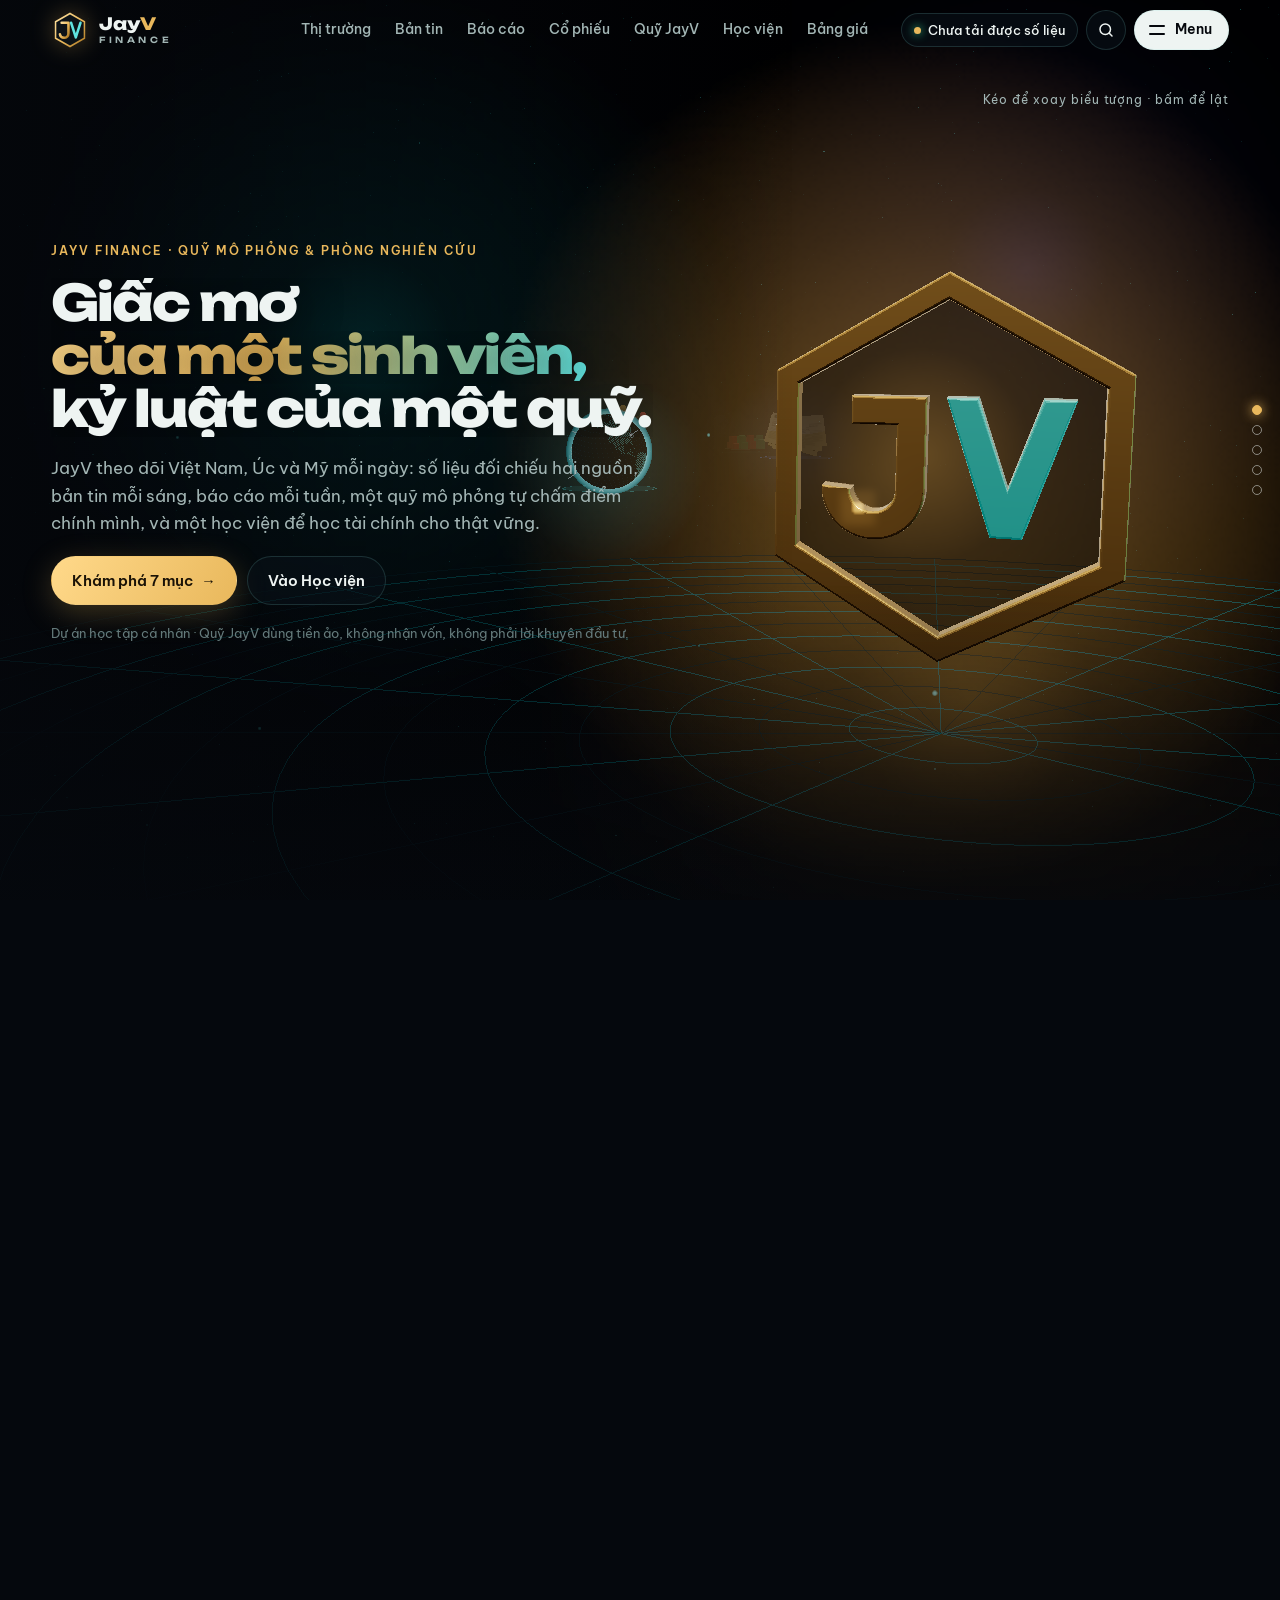
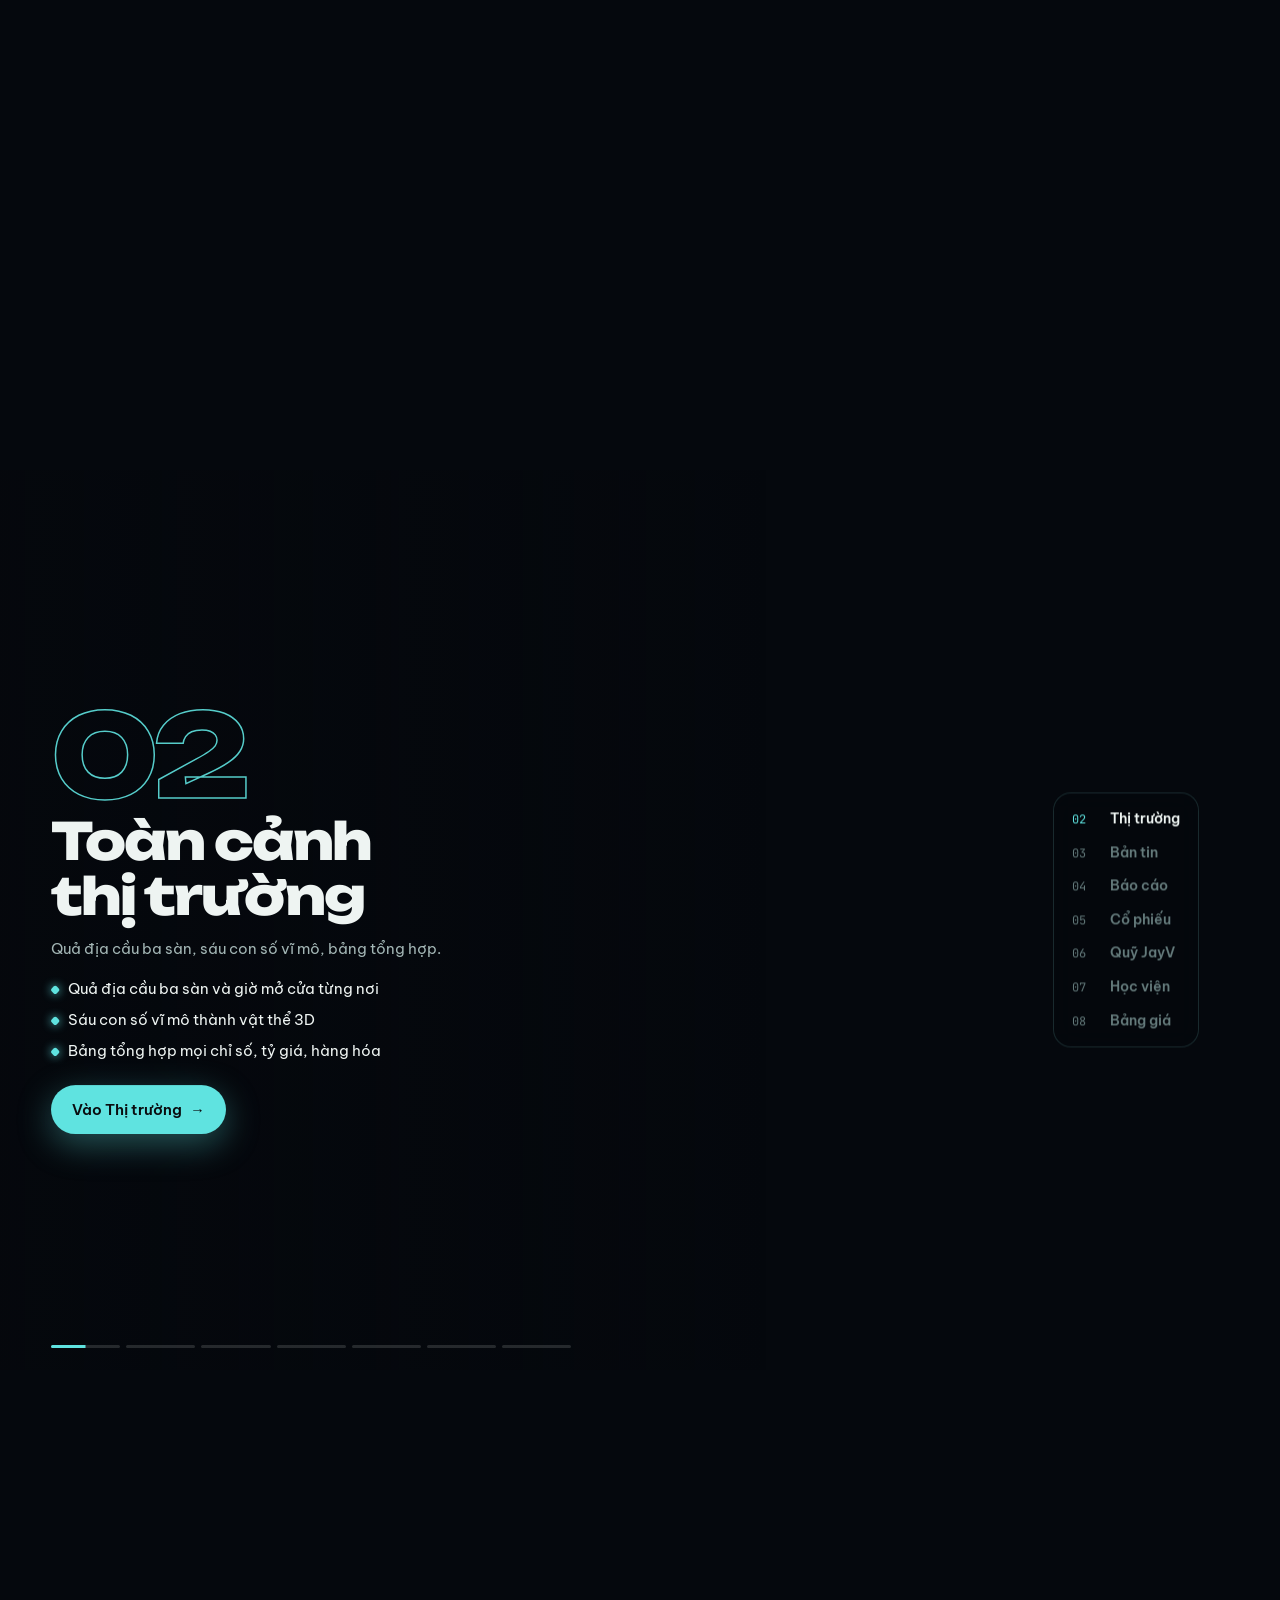
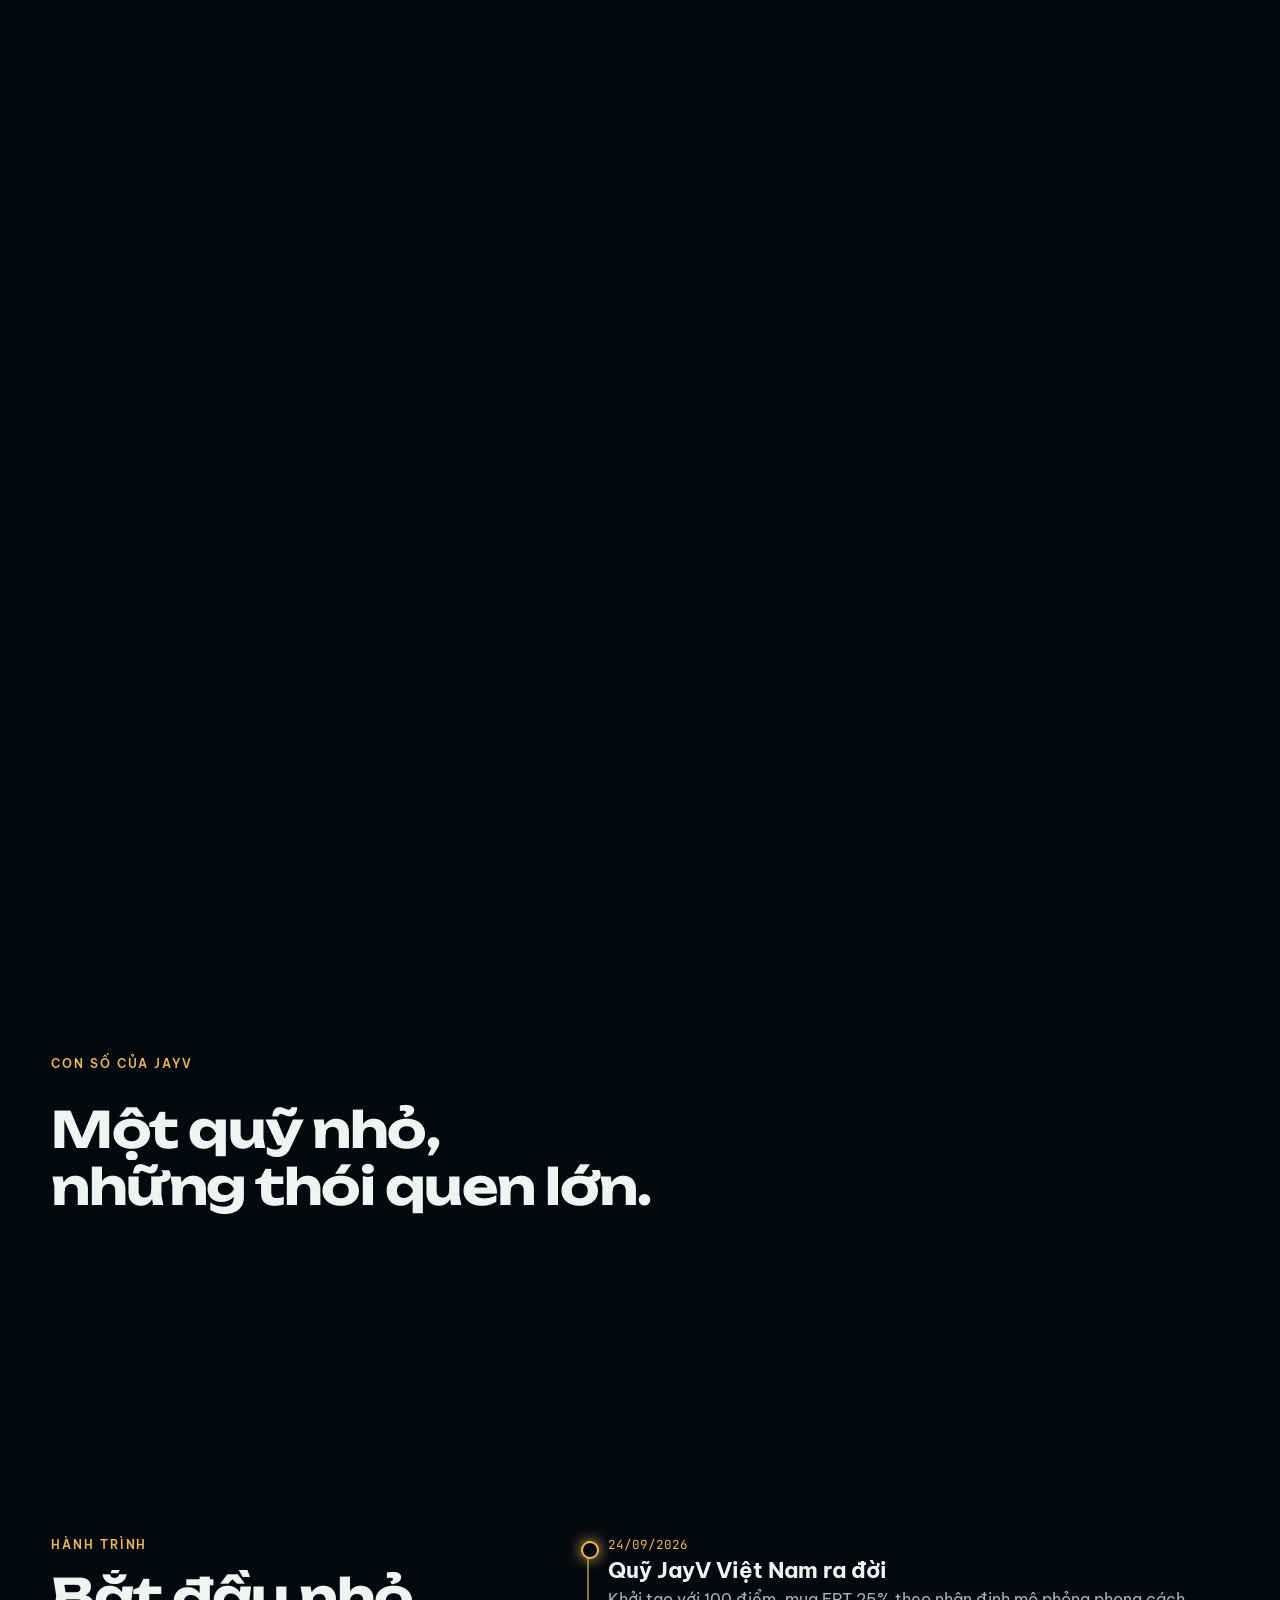
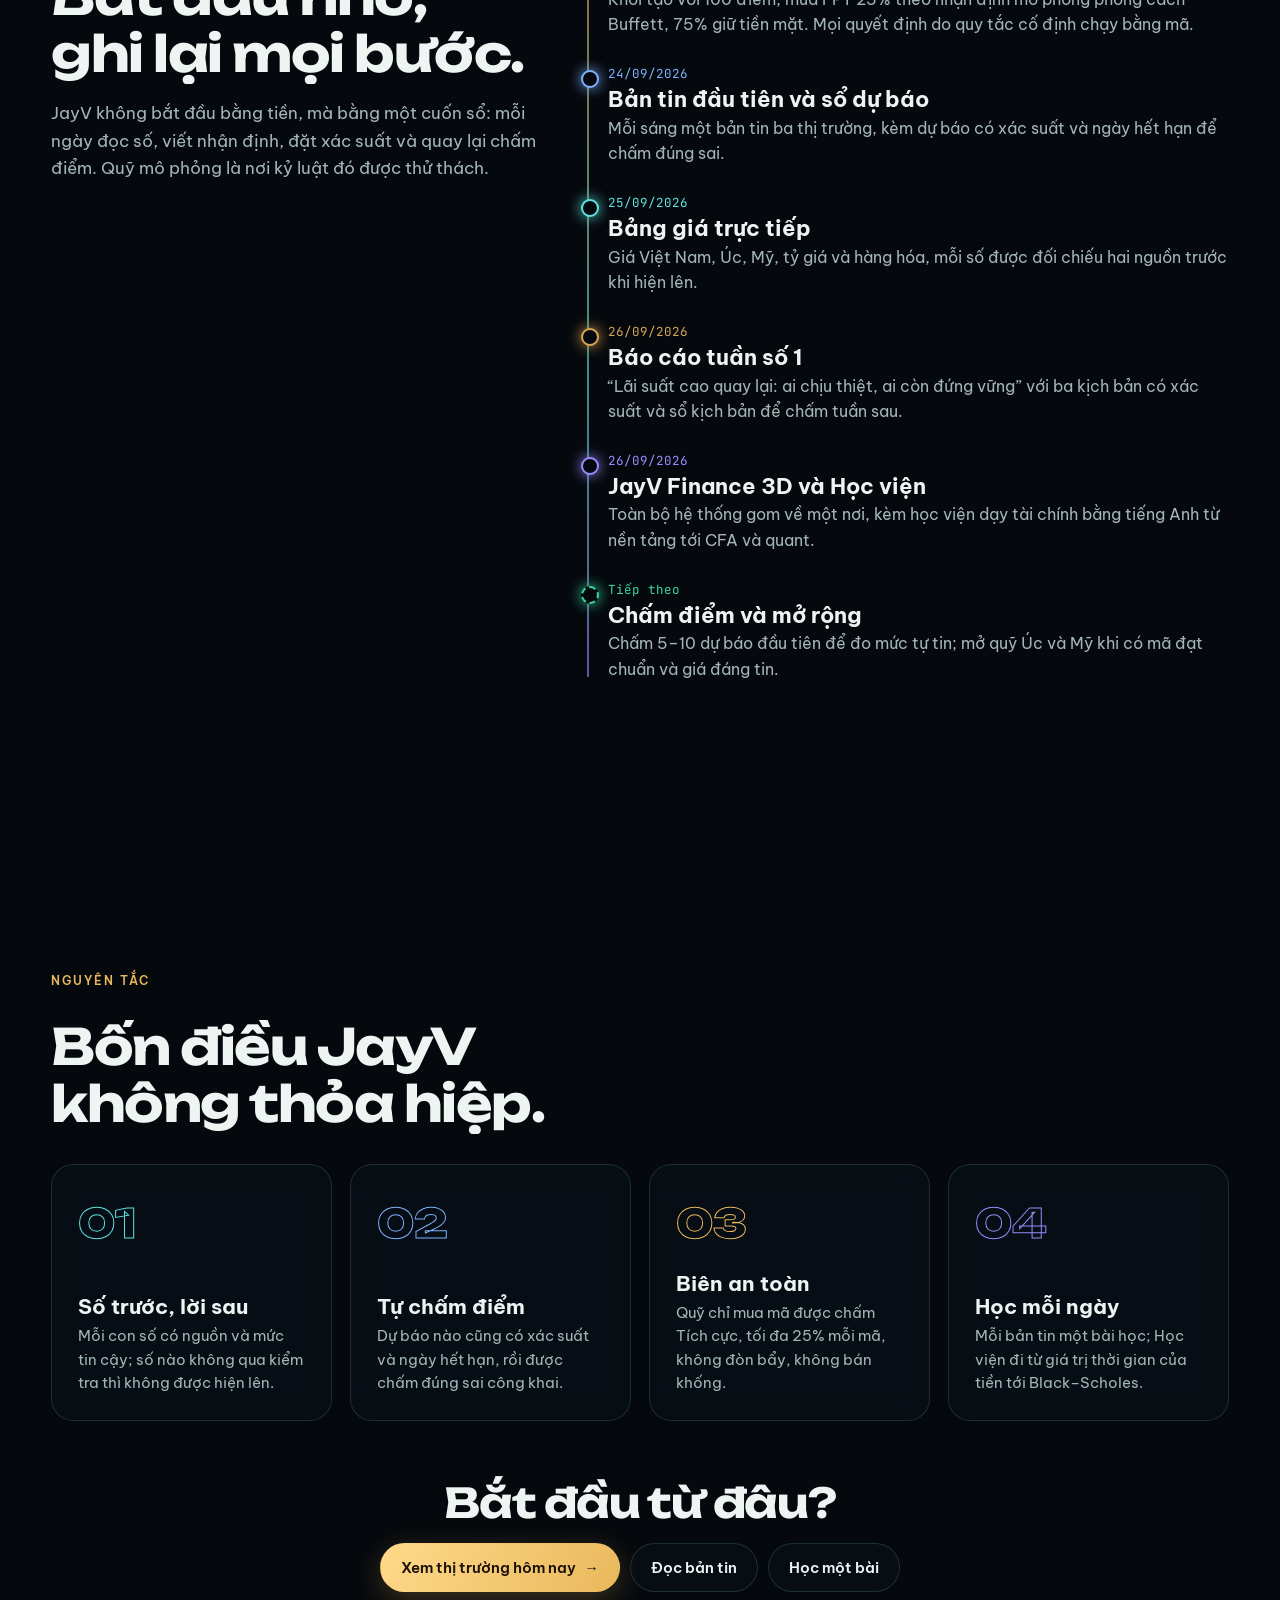
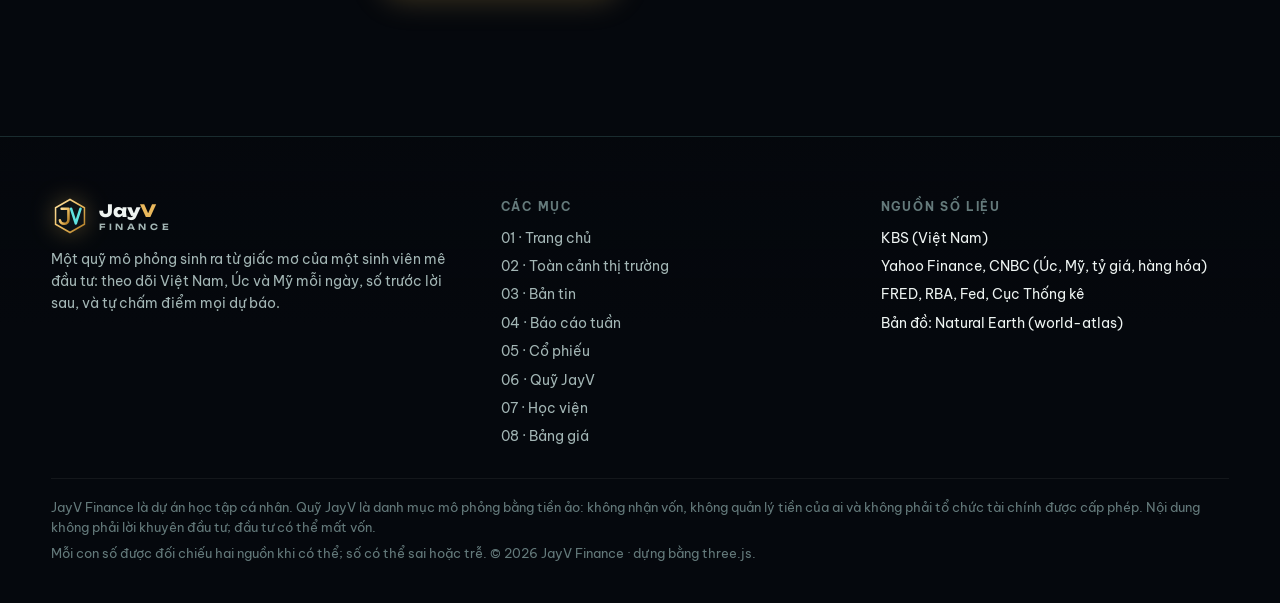
==== commit 6a82a35c: "JayV Finance: 8 muc rieng, moi muc mot canh 3D, Hoc vien tieng Anh - Trang chu JayV (bieu tuong JV, " ====
--- a/site/index.html
+++ b/site/index.html
@@ -3,416 +3,198 @@
 <head>
 <meta charset="utf-8">
 <meta name="viewport" content="width=device-width, initial-scale=1, viewport-fit=cover">
-<title>Toàn cảnh thị trường</title>
-<meta name="description" content="Việt Nam, Úc, Mỹ trong một thế giới 3D: giá trực tiếp đã kiểm tra, bản tin, báo cáo tuần và quỹ Buffett mô phỏng.">
+<title>JayV Finance</title>
+<meta name="description" content="JayV Finance: quỹ mô phỏng và phòng nghiên cứu của một sinh viên mê đầu tư. Việt Nam, Úc, Mỹ trong một thế giới 3D: thị trường, bản tin, báo cáo tuần, cổ phiếu, Quỹ JayV và Học viện tài chính.">
 <meta name="robots" content="noindex">
-<meta name="theme-color" content="#061016">
+<meta name="theme-color" content="#05080d">
 <link rel="manifest" href="manifest.webmanifest">
 <link rel="icon" href="icon-192.png">
 <link rel="apple-touch-icon" href="apple-touch-icon.png">
 <link rel="preconnect" href="https://fonts.googleapis.com">
 <link rel="preconnect" href="https://fonts.gstatic.com" crossorigin>
 <link rel="stylesheet" href="https://fonts.googleapis.com/css2?family=Be+Vietnam+Pro:wght@400;500;600;700&family=JetBrains+Mono:wght@400;600&family=Unbounded:wght@500;700;800&display=swap">
+<link rel="stylesheet" href="assets/css/site.css">
 <style>
-  @font-face { font-family: "Tilde"; src: local("Arial"), local("Helvetica Neue"), local("Roboto"); unicode-range: U+007E; }
-  :root {
-    --night: #061016; --ink: #e8f2f0; --dim: #9db4b3; --faint: #5f7a7b;
-    --up: #38d99c; --down: #ff6b5c; --gold: #e9b85c; --teal: #5fe3e0;
-    --glass: rgba(8, 20, 26, 0.58); --glass-line: rgba(126, 226, 220, 0.18);
-    --paper: #ece5d6; --paper-ink: #1b1813; --paper-dim: #6b6254; --paper-line: #d5cbb8; --up-l: #17693f; --down-l: #a8331f;
-    --sage: #d9e1d2; --sage-ink: #151716; --sage-dim: #4f584f; --sage-line: #bfcab6;
-    --f-display: "Unbounded", "Tilde", "Be Vietnam Pro", system-ui, sans-serif;
-    --f-body: "Tilde", "Be Vietnam Pro", -apple-system, "Segoe UI", Roboto, sans-serif;
-    --f-num: "JetBrains Mono", ui-monospace, "SFMono-Regular", Menlo, Consolas, monospace;
-    --pad: clamp(16px, 4vw, 56px);
-    color-scheme: dark;
-  }
-  * { box-sizing: border-box; }
-  html { scroll-behavior: auto; -webkit-text-size-adjust: 100%; }
-  body { margin: 0; background: var(--night); color: var(--ink); font-family: var(--f-body); font-size: 16px; line-height: 1.6; -webkit-font-smoothing: antialiased; overflow-x: hidden; }
-  a { color: inherit; }
-  :focus-visible { outline: 2px solid var(--teal); outline-offset: 3px; border-radius: 6px; }
-  .num { font-family: var(--f-num); font-variant-numeric: tabular-nums; letter-spacing: -0.01em; }
-  .up { color: var(--up); } .down { color: var(--down); }
-  .muted { color: var(--dim); }
-  .sr { position: absolute; width: 1px; height: 1px; overflow: hidden; clip: rect(0 0 0 0); white-space: nowrap; }
-  #gl { position: fixed; inset: 0; width: 100vw; height: 100vh; display: block; z-index: 0; }
-  .no-webgl #gl { display: none; }
-  main { position: relative; z-index: 1; }
-
-  /* Thanh trên */
-  .topbar { position: fixed; z-index: 20; top: 0; left: 0; right: 0; display: flex; align-items: center; justify-content: space-between; gap: 12px;
-    padding: calc(12px + env(safe-area-inset-top, 0px)) var(--pad) 12px; pointer-events: none; }
-  .topbar > * { pointer-events: auto; }
-  .brand { display: inline-flex; align-items: center; gap: 10px; text-decoration: none; font-family: var(--f-display); font-weight: 700; font-size: 15px; letter-spacing: 0.02em; white-space: nowrap; }
-  @media (max-width: 420px) { .brand > span:last-child { display: none; } }
-  .brand .logo { width: 34px; height: 34px; border-radius: 10px; display: grid; place-items: center; background: var(--glass); border: 1px solid var(--glass-line); -webkit-backdrop-filter: blur(10px); backdrop-filter: blur(10px); }
-  .brand .logo svg { width: 20px; height: 20px; }
-  .tb-r { display: flex; align-items: center; gap: 8px; }
-  .chip { display: inline-flex; align-items: center; gap: 7px; font-size: 12.5px; font-weight: 500; padding: 6px 12px; border-radius: 999px; background: var(--glass); border: 1px solid var(--glass-line); -webkit-backdrop-filter: blur(10px); backdrop-filter: blur(10px); white-space: nowrap; }
-  .chip .dot { width: 7px; height: 7px; border-radius: 50%; background: var(--up); box-shadow: 0 0 10px var(--up); animation: pulse 1.8s ease-in-out infinite; }
-  @keyframes pulse { 50% { opacity: 0.3; } }
-  .tb-link { font-size: 13px; font-weight: 600; text-decoration: none; padding: 7px 14px; border-radius: 999px; background: var(--ink); color: #061016; white-space: nowrap; }
-  .progress { position: fixed; z-index: 21; top: 0; left: 0; height: 2px; width: 100%; transform-origin: 0 50%; transform: scaleX(0); background: linear-gradient(90deg, var(--teal), var(--gold)); }
-  .dots { position: fixed; z-index: 20; right: 18px; top: 50%; transform: translateY(-50%); display: flex; flex-direction: column; gap: 10px; }
-  .dots a { position: relative; display: block; width: 10px; height: 10px; border-radius: 50%; border: 1.5px solid rgba(232, 242, 240, 0.55); }
-  .dots a.on { background: var(--teal); border-color: var(--teal); box-shadow: 0 0 12px var(--teal); }
-  .dots a span { position: absolute; right: 20px; top: 50%; transform: translateY(-50%); font-size: 12px; white-space: nowrap; opacity: 0; transition: opacity 0.2s; padding: 3px 8px; border-radius: 6px; background: var(--glass); pointer-events: none; }
-  .dots a:hover span, .dots a:focus-visible span { opacity: 1; }
-  .on-light .dots a { border-color: rgba(27, 24, 19, 0.5); }
-  .on-light .chip, .on-light .brand .logo { background: rgba(255, 255, 255, 0.55); border-color: rgba(27, 24, 19, 0.12); color: var(--paper-ink); }
-  .on-light .brand { color: var(--paper-ink); }
-  @media (max-width: 820px) { .dots { display: none; } .chip .lbl-long { display: none; } }
-
-  /* Cảnh ghim (sticky) */
-  .scene { position: relative; }
-  .stage { position: sticky; top: 0; height: 100vh; height: 100svh; overflow: hidden; }
-  .panel { background: var(--glass); border: 1px solid var(--glass-line); border-radius: 20px; -webkit-backdrop-filter: blur(16px) saturate(1.3); backdrop-filter: blur(16px) saturate(1.3); padding: clamp(16px, 2.2vw, 26px); }
-  .eyebrow { font-size: 12px; font-weight: 600; letter-spacing: 0.14em; text-transform: uppercase; color: var(--teal); }
-  h1, h2, h3 { margin: 0; line-height: 1.08; text-wrap: balance; }
-  h2.big { font-family: var(--f-display); font-weight: 700; font-size: clamp(28px, 3.9vw, 54px); letter-spacing: -0.02em; }
-  .lines .ln { display: block; overflow: hidden; }
-  .lines .ln > span { display: inline-block; }
-  .js .lines .ln > span { transform: translateY(105%); transition: transform 0.9s cubic-bezier(.2,.7,.1,1); }
-  .js .lines.in .ln > span { transform: none; }
-  .js .lines.in .ln:nth-child(2) > span { transition-delay: 0.12s; }
-  .js .lines.in .ln:nth-child(3) > span { transition-delay: 0.24s; }
-  .js .rise { opacity: 0; transform: translateY(24px); transition: opacity 0.8s ease, transform 0.8s cubic-bezier(.2,.7,.1,1); }
-  .js .rise.in { opacity: 1; transform: none; }
-
-  /* 1. Mở đầu */
-  #s-hero { height: 360vh; }
-  .hero-copy { position: absolute; left: var(--pad); bottom: clamp(70px, 11vh, 120px); max-width: min(720px, 56vw); }
-  .hero-copy h1 { font-family: var(--f-display); font-weight: 800; font-size: clamp(32px, 5vw, 76px); letter-spacing: -0.035em; line-height: 1.02; }
-  .hero-copy h1 .ln:nth-child(2) > span { color: var(--teal); }
-  #s-hero .stage::before { content: ""; position: absolute; inset: 0; pointer-events: none; background: linear-gradient(to top, rgba(6,16,22,0.88) 0%, rgba(6,16,22,0.35) 42%, transparent 62%), linear-gradient(to right, rgba(6,16,22,0.55), transparent 55%); }
-  .hero-copy { z-index: 1; } .hero-copy h1 { text-shadow: 0 2px 30px rgba(0,0,0,0.45); }
-  .hero-copy p { margin: 18px 0 0; max-width: 46ch; color: var(--dim); font-size: clamp(15px, 1.3vw, 18px); }
-  .js .hero-copy h1 .ln > span { animation: assemble 1.1s cubic-bezier(.2,.7,.1,1) both; }
-  .js .hero-copy h1 .ln:nth-child(2) > span { animation-delay: 0.15s; }
-  .js .hero-copy h1 .ln:nth-child(3) > span { animation-delay: 0.3s; }
-  @keyframes assemble { from { transform: translateY(105%); } to { transform: none; } }
-  .readout { position: absolute; right: var(--pad); top: clamp(84px, 14vh, 140px); width: min(360px, 88vw); }
-  .readout .when { font-family: var(--f-display); font-size: 20px; font-weight: 700; margin: 4px 0 12px; }
-  .readout .row { display: grid; grid-template-columns: 1fr auto; gap: 2px 14px; padding: 9px 0; border-top: 1px solid var(--glass-line); }
-  .readout .row .n { font-size: 13px; color: var(--dim); }
-  .readout .row .v { font-size: 20px; font-weight: 600; }
-  .readout .row .c { grid-column: 2; text-align: right; font-size: 13px; }
-  .readout .hint { margin-top: 10px; font-size: 12.5px; color: var(--dim); }
-  .scroll-cue { position: absolute; left: 50%; bottom: 22px; transform: translateX(-50%); font-size: 12px; letter-spacing: 0.14em; text-transform: uppercase; color: var(--dim); display: flex; flex-direction: column; align-items: center; gap: 8px; }
-  .scroll-cue i { width: 1.5px; height: 34px; background: linear-gradient(var(--teal), transparent); animation: cue 1.8s ease-in-out infinite; transform-origin: top; }
-  @keyframes cue { 0% { transform: scaleY(0); } 50% { transform: scaleY(1); } 100% { transform: scaleY(1); opacity: 0; } }
-  .tag3d { position: absolute; left: 0; top: 0; font-size: 12px; font-weight: 600; letter-spacing: 0.04em; padding: 3px 9px; border-radius: 999px; background: rgba(6, 16, 22, 0.72); border: 1px solid var(--glass-line); white-space: nowrap; pointer-events: none; will-change: transform; }
-
-  /* 2. Quả địa cầu */
-  #s-globe { height: 340vh; }
-  .globe-copy { position: absolute; left: var(--pad); top: 50%; transform: translateY(-50%); width: min(430px, 92vw); display: grid; gap: 14px; }
-  .mk-panels { position: relative; }
-  .mkp { transition: opacity 0.5s ease, transform 0.5s ease; }
-  .mkp:not(.on) { position: absolute; inset: 0 0 auto 0; opacity: 0; transform: translateY(14px); pointer-events: none; }
-  .mkp .head { display: flex; align-items: center; justify-content: space-between; gap: 10px; }
-  .mkp h3 { font-family: var(--f-display); font-size: 26px; font-weight: 700; }
-  .st { font-size: 12px; font-weight: 600; padding: 3px 10px; border-radius: 999px; border: 1px solid var(--glass-line); color: var(--dim); white-space: nowrap; }
-  .st.open { color: var(--up); border-color: color-mix(in srgb, var(--up) 45%, transparent); }
-  .mkp .clock { font-size: 13px; color: var(--dim); margin: 4px 0 10px; }
-  .mkp .main { display: flex; align-items: baseline; gap: 12px; flex-wrap: wrap; }
-  .mkp .main .v { font-size: clamp(30px, 4vw, 44px); font-weight: 600; }
-  .mkp .main .c { font-size: 16px; font-weight: 600; }
-  .kv { display: grid; grid-template-columns: repeat(3, minmax(0, 1fr)); gap: 10px; margin-top: 12px; }
-  .kv div { font-size: 13px; color: var(--dim); }
-  .kv b { display: block; font-size: 15px; color: var(--ink); font-weight: 600; }
-  .mkp .others { margin-top: 12px; font-size: 13.5px; color: var(--dim); display: grid; gap: 4px; }
-  .mkp .others span.v { color: var(--ink); }
-  .steps3 { display: flex; gap: 6px; }
-  .steps3 i { flex: 1; height: 3px; border-radius: 3px; background: rgba(232, 242, 240, 0.18); transition: background 0.4s; }
-  .steps3 i.on { background: var(--teal); }
-
-  /* 3. Vĩ mô: đường ray ngang */
-  #s-macro { height: 420vh; }
-  .macro-head { position: absolute; left: var(--pad); top: clamp(80px, 12vh, 120px); max-width: 640px; }
-  .macro-head p { color: var(--dim); margin: 10px 0 0; max-width: 46ch; }
-  .rail { position: absolute; left: 0; bottom: clamp(24px, 6vh, 60px); display: flex; gap: 18px; padding-inline: var(--pad); will-change: transform; }
-  .mc { width: min(320px, 78vw); flex: 0 0 auto; display: grid; gap: 6px; padding: 16px 18px !important; }
-  .mc .k { font-size: 13px; font-weight: 600; letter-spacing: 0.06em; text-transform: uppercase; color: var(--gold); }
-  .mc .v { font-size: clamp(30px, 3.4vw, 40px); font-weight: 600; line-height: 1.1; }
-  .mc .v small { font-size: 14px; color: var(--dim); font-weight: 500; margin-left: 6px; font-family: var(--f-body); }
-  .mc .chg { display: flex; gap: 14px; font-size: 13.5px; flex-wrap: wrap; }
-  .mc .chg span { color: var(--dim); }
-  .mc svg { width: 100%; height: 40px; display: block; }
-  .mc svg path.l { fill: none; stroke-width: 1.8; vector-effect: non-scaling-stroke; }
-  .mc svg path.a { stroke: none; opacity: 0.14; }
-  .mc p { margin: 0; font-size: 12.5px; line-height: 1.45; color: var(--dim); }
-  .mc.act { border-color: color-mix(in srgb, var(--gold) 55%, transparent); }
-
-  /* Đoạn chữ (không ghim) */
-  .flow { position: relative; padding: clamp(110px, 16vh, 180px) var(--pad); }
-  .flow .wrap { max-width: 1120px; margin-inline: auto; display: grid; gap: clamp(18px, 3vw, 28px); }
-  .flow p { margin: 0; }
-
-  /* 4. Bản tin */
-  #s-brief .lead { font-family: var(--f-display); font-weight: 500; font-size: clamp(22px, 2.8vw, 36px); line-height: 1.25; letter-spacing: -0.015em; }
-  #s-brief .paras { display: grid; gap: 12px; color: var(--dim); max-width: 72ch; }
-  .chain { list-style: none; margin: 0; padding: 0; display: flex; flex-wrap: wrap; gap: 10px; }
-  .chain li { position: relative; padding: 10px 14px; border-radius: 14px; background: var(--glass); border: 1px solid var(--glass-line); font-size: 14px; font-weight: 500; }
-  .chain li + li::before { content: "→"; position: absolute; left: -12px; top: 50%; transform: translate(-50%, -50%); color: var(--teal); }
-  .chain li:last-child { background: var(--teal); color: #061016; border-color: var(--teal); }
-  .grid2 { display: grid; grid-template-columns: repeat(auto-fit, minmax(300px, 1fr)); gap: 18px; }
-  .fc { list-style: none; margin: 10px 0 0; padding: 0; display: grid; gap: 10px; }
-  .fc li { display: grid; grid-template-columns: minmax(0, 1fr) auto; gap: 4px 12px; padding-top: 10px; border-top: 1px solid var(--glass-line); font-size: 14px; }
-  .fc li .m { font-size: 12.5px; color: var(--dim); }
-  .pill { display: inline-flex; align-items: center; gap: 6px; font-size: 12px; font-weight: 600; padding: 2px 10px; border-radius: 999px; border: 1px solid var(--glass-line); color: var(--dim); white-space: nowrap; height: fit-content; }
-  .pill::before { content: ""; width: 7px; height: 7px; border-radius: 50%; background: currentColor; }
-  .pill.wait::before { background: transparent; box-shadow: inset 0 0 0 1.5px currentColor; }
-  .pill.ok { color: var(--up); } .pill.miss { color: var(--down); }
-  .score { display: flex; align-items: baseline; gap: 10px; flex-wrap: wrap; }
-  .score b { font-family: var(--f-display); font-size: 44px; }
-
-  /* 5. Thành phố */
-  #s-city { height: 340vh; }
-  .city-copy { position: absolute; left: var(--pad); top: clamp(80px, 12vh, 120px); width: min(420px, 92vw); display: grid; gap: 12px; }
-  .legend { display: grid; gap: 6px; font-size: 13px; color: var(--dim); }
-  .legend i { display: inline-block; width: 12px; height: 12px; border-radius: 3px; margin-right: 8px; vertical-align: -1px; }
-  .movers { display: grid; grid-template-columns: 1fr 1fr; gap: 6px 14px; font-size: 13.5px; }
-  .movers div { display: flex; justify-content: space-between; gap: 8px; }
-  .tip { position: absolute; z-index: 5; width: 250px; pointer-events: none; transform: translate(-50%, calc(-100% - 16px)); opacity: 0; transition: opacity 0.15s; }
-  .tip.on { opacity: 1; }
-  .tip .t { font-family: var(--f-display); font-weight: 700; font-size: 18px; }
-  .tip dl { display: grid; grid-template-columns: auto 1fr; gap: 2px 12px; margin: 8px 0 0; font-size: 13px; }
-  .tip dt { color: var(--dim); } .tip dd { margin: 0; text-align: right; }
-  .gold-tag { color: var(--gold); font-weight: 600; font-size: 12px; }
-
-  /* 6. Báo cáo (nền giấy) */
-  #s-report { color: var(--paper-ink); }
-  #s-report .eyebrow { color: #7a5a1c; }
-  #s-report .card { background: rgba(255, 255, 255, 0.55); border: 1px solid var(--paper-line); border-radius: 20px; padding: clamp(16px, 2.2vw, 26px); }
-  #s-report h2.big { color: var(--paper-ink); }
-  .keys { list-style: none; margin: 0; padding: 0; display: grid; grid-template-columns: repeat(auto-fit, minmax(260px, 1fr)); gap: 18px; counter-reset: k; }
-  .keys li { counter-increment: k; display: grid; gap: 8px; align-content: start; }
-  .keys li::before { content: counter(k, decimal-leading-zero); font-family: var(--f-display); font-weight: 800; font-size: 40px; line-height: 1; color: #b88a2e; }
-  .keys b { font-size: 18px; line-height: 1.3; }
-  .keys p { color: var(--paper-dim); font-size: 15px; }
-  .scen { display: grid; gap: 14px; }
-  .scen .row { display: grid; gap: 6px; }
-  .scen .top { display: flex; justify-content: space-between; gap: 12px; font-weight: 600; }
-  .scen .bar { height: 10px; border-radius: 6px; background: var(--paper-line); overflow: hidden; }
-  .scen .bar i { display: block; height: 100%; border-radius: 6px; background: var(--paper-ink); transform-origin: 0 50%; transform: scaleX(0); transition: transform 1.1s cubic-bezier(.2,.7,.1,1); }
-  .scen .row:nth-child(2) .bar i { background: var(--up-l); } .scen .row:nth-child(3) .bar i { background: var(--down-l); }
-  .scen.in .bar i { transform: scaleX(var(--w)); }
-  .scen p { margin: 0; font-size: 13.5px; color: var(--paper-dim); }
-  .cal { list-style: none; margin: 0; padding: 0; display: grid; gap: 0; }
-  .cal li { display: grid; grid-template-columns: 128px minmax(0, 1fr); gap: 12px; padding: 10px 0; border-top: 1px solid var(--paper-line); font-size: 14px; }
-  .cal li span { color: var(--paper-dim); }
-  #s-report .pill { border-color: var(--paper-line); color: var(--paper-dim); }
-  #s-report .pill.ok { color: var(--up-l); } #s-report .pill.miss { color: var(--down-l); }
-  .cta { display: inline-flex; align-items: center; gap: 8px; font-weight: 600; font-size: 15px; padding: 12px 20px; border-radius: 999px; text-decoration: none; background: var(--paper-ink); color: var(--paper); width: fit-content; }
-
-  /* 7. Quỹ (nền xanh xám) */
-  #s-fund { height: 240vh; color: var(--sage-ink); }
-  .fund-copy { position: absolute; left: var(--pad); top: 50%; transform: translateY(-50%); width: min(420px, 92vw); display: grid; gap: 14px; }
-  .fund-copy .panel { background: rgba(255, 255, 255, 0.55); border-color: var(--sage-line); }
-  .fund-copy .eyebrow { color: #3b6b4f; }
-  .fund-center { position: absolute; left: 50%; top: 50%; transform: translate(-50%, -50%); text-align: center; pointer-events: none; }
-  .fund-center b { display: block; font-family: var(--f-display); font-size: clamp(34px, 5vw, 64px); }
-  .fund-center span { font-size: 13px; color: var(--sage-dim); }
-  .alloc { list-style: none; margin: 8px 0 0; padding: 0; display: grid; gap: 8px; font-size: 14px; }
-  .alloc li { display: grid; grid-template-columns: 14px 1fr auto; gap: 10px; align-items: center; }
-  .alloc i { width: 12px; height: 12px; border-radius: 3px; }
-
-  /* 8. Bảng tổng hợp */
-  #s-term .tw { overflow-x: auto; border-radius: 18px; border: 1px solid var(--glass-line); background: rgba(6, 12, 14, 0.78); }
-  table { width: 100%; border-collapse: collapse; font-size: 14px; }
-  th, td { padding: 10px 14px; text-align: left; border-bottom: 1px solid rgba(126, 226, 220, 0.1); white-space: nowrap; }
-  th { font-size: 11.5px; letter-spacing: 0.08em; text-transform: uppercase; color: var(--dim); font-weight: 600; }
-  td.r, th.r { text-align: right; }
-  tr.g td { font-size: 11.5px; letter-spacing: 0.1em; text-transform: uppercase; color: var(--teal); font-weight: 600; background: rgba(95, 227, 224, 0.05); }
-  .badge { font-size: 11px; font-weight: 600; padding: 1px 8px; border-radius: 999px; border: 1px solid var(--glass-line); color: var(--dim); }
-  .badge.live { color: var(--up); border-color: color-mix(in srgb, var(--up) 45%, transparent); }
-  .links { display: flex; flex-wrap: wrap; gap: 10px; }
-  .btn { display: inline-flex; align-items: center; gap: 8px; font-weight: 600; font-size: 14.5px; padding: 11px 18px; border-radius: 999px; text-decoration: none; border: 1px solid var(--glass-line); background: var(--glass); }
-  .btn.solid { background: var(--ink); color: #061016; border-color: var(--ink); }
-  .foot { font-size: 12.5px; color: var(--faint); max-width: 80ch; }
-
+  /* 1. Mở màn */
+  #h-hero { height: 230vh; }
+  #h-hero .stage::before { content: ""; position: absolute; inset: 0; pointer-events: none; background: linear-gradient(to right, rgba(5,8,13,0.82) 0%, rgba(5,8,13,0.4) 38%, transparent 62%), linear-gradient(to top, rgba(5,8,13,0.75), transparent 35%); }
+  .hero-copy { position: absolute; z-index: 1; left: var(--pad); top: 50%; transform: translateY(-52%); width: min(620px, 47vw); display: grid; gap: 18px; }
+  .hero-copy .display { text-shadow: 0 4px 40px rgba(0,0,0,0.5); }
+  @media (min-width: 821px) { .hero-copy .display { font-size: clamp(30px, 3.9vw, 68px); } .hero-copy .display .ln { white-space: nowrap; } }
+  .js .hero-copy .display .ln > span { animation: assemble 1.15s var(--ease) both; }
+  .js .hero-copy .display .ln:nth-child(2) > span { animation-delay: 0.14s; }
+  .js .hero-copy .display .ln:nth-child(3) > span { animation-delay: 0.28s; }
+  @keyframes assemble { from { transform: translateY(110%); } to { transform: none; } }
+  .hero-copy .fine { font-size: 12.5px; color: var(--faint); margin: 0; }
+  .kpis { position: absolute; z-index: 1; left: var(--pad); right: var(--pad); bottom: clamp(18px, 4vh, 40px); display: grid; grid-template-columns: repeat(4, minmax(0, 1fr)); gap: 12px; max-width: 980px; }
+  .kpi { padding: 12px 16px !important; border-radius: 16px !important; display: grid; gap: 2px; }
+  .kpi .k { font-size: 12px; color: var(--dim); display: flex; justify-content: space-between; gap: 8px; }
+  .kpi .v { font-size: clamp(18px, 1.9vw, 24px); font-weight: 600; }
+  .kpi .c { font-size: 13px; }
+  .kpi.fund { border-color: var(--line-2) !important; }
+  .kpi.fund .k { color: var(--gold); }
+  .hint-drag { position: absolute; z-index: 1; right: var(--pad); top: calc(var(--hdr) + 26px); font-size: 12px; color: var(--dim); letter-spacing: 0.08em; }
+  /* 2. Cổng vào các mục */
+  #h-portals { height: 760vh; }
+  .portal-copy { position: absolute; z-index: 2; left: var(--pad); top: 50%; transform: translateY(-50%); width: min(520px, 46vw); }
+  .portal-copy .big-n { font-family: var(--f-display); font-weight: 800; font-size: clamp(64px, 9vw, 140px); line-height: 0.85; letter-spacing: -0.05em; color: transparent; -webkit-text-stroke: 1.5px var(--pc, var(--gold)); opacity: 0.9; }
+  .portal-copy h2 { font-family: var(--f-display); font-weight: 800; font-size: clamp(30px, 4vw, 58px); letter-spacing: -0.04em; margin-top: 10px; }
+  .portal-copy h2 em { font-style: normal; font-size: 0.45em; font-weight: 600; font-family: var(--f-body); color: var(--dim); letter-spacing: 0; margin-left: 8px; }
+  .portal-copy p { color: var(--dim); margin: 12px 0 0; font-size: clamp(15px, 1.2vw, 17px); max-width: 44ch; }
+  .portal-copy ul { list-style: none; margin: 16px 0 22px; padding: 0; display: grid; gap: 8px; }
+  .portal-copy li { display: flex; gap: 10px; align-items: baseline; font-size: 14.5px; }
+  .portal-copy li::before { content: ""; flex: 0 0 auto; width: 7px; height: 7px; border-radius: 2px; transform: rotate(45deg) translateY(-1px); background: var(--pc, var(--gold)); box-shadow: 0 0 10px var(--pc, var(--gold)); }
+  .portal-copy .swap { transition: opacity 0.35s ease, transform 0.5s var(--ease); }
+  .portal-copy.out .swap { opacity: 0; transform: translateY(14px); }
+  .portal-copy .btn.go { background: var(--pc, var(--gold)); color: #0a0d10; border-color: transparent; box-shadow: 0 10px 34px color-mix(in srgb, var(--pc, var(--gold)) 35%, transparent); }
+  .portal-index { position: absolute; z-index: 2; right: calc(var(--pad) + 30px); top: 50%; transform: translateY(-50%); list-style: none; margin: 0; padding: 10px; display: grid; gap: 2px; border-radius: 18px; background: rgba(5,9,13,0.55); border: 1px solid var(--line); -webkit-backdrop-filter: blur(12px); backdrop-filter: blur(12px); }
+  .portal-index button { display: grid; grid-template-columns: 30px auto; gap: 8px; align-items: baseline; border: 0; background: none; cursor: pointer; padding: 5px 8px; border-radius: 10px; color: var(--faint); text-align: left; transition: color 0.25s, background 0.25s; }
+  .portal-index button .n { font-family: var(--f-num); font-size: 12px; }
+  .portal-index button .t { font-size: 13.5px; font-weight: 600; }
+  .portal-index button:hover { color: var(--ink); background: rgba(255,255,255,0.05); }
+  .portal-index button.on { color: var(--ink); }
+  .portal-index button.on .n { color: var(--c); }
+  .portal-bar { position: absolute; z-index: 2; left: var(--pad); right: var(--pad); bottom: 22px; display: flex; gap: 6px; max-width: 520px; }
+  .portal-bar i { flex: 1; height: 3px; border-radius: 3px; background: rgba(238,244,242,0.14); overflow: hidden; }
+  .portal-bar i b { display: block; height: 100%; width: 100%; transform-origin: 0 50%; transform: scaleX(var(--f, 0)); background: var(--c); }
+  #h-portals .stage { cursor: pointer; }
+  #h-portals .stage::before { content: ""; position: absolute; inset: 0; pointer-events: none; background: linear-gradient(to right, rgba(5,8,13,0.78), rgba(5,8,13,0.2) 45%, transparent 60%); }
+  /* 3. Con số */
+  .stats { display: grid; grid-template-columns: repeat(auto-fit, minmax(min(100%, 210px), 1fr)); gap: 14px; }
+  .stat { position: relative; overflow: hidden; }
+  .stat .v { font-family: var(--f-display); font-weight: 700; font-size: clamp(34px, 4vw, 54px); letter-spacing: -0.04em; line-height: 1.05; }
+  .stat .k { font-size: 14px; font-weight: 600; margin-top: 6px; }
+  .stat p { margin: 6px 0 0; font-size: 13px; color: var(--dim); }
+  .stat::after { content: ""; position: absolute; inset: auto -40% -60% auto; width: 220px; height: 220px; border-radius: 50%; background: radial-gradient(circle, color-mix(in srgb, var(--c, var(--accent)) 35%, transparent), transparent 70%); pointer-events: none; }
+  /* 4. Hành trình */
+  .timeline { list-style: none; margin: 0; padding: 0 0 0 28px; position: relative; display: grid; gap: 26px; }
+  .timeline::before { content: ""; position: absolute; left: 7px; top: 6px; bottom: 6px; width: 2px; background: linear-gradient(var(--gold), var(--teal) 60%, var(--violet)); opacity: 0.6; }
+  .timeline li { position: relative; }
+  .timeline li::before { content: ""; position: absolute; left: -27px; top: 6px; width: 14px; height: 14px; border-radius: 50%; background: var(--bg); border: 2px solid var(--c, var(--gold)); box-shadow: 0 0 14px var(--c, var(--gold)); }
+  .timeline .d { font-family: var(--f-num); font-size: 12.5px; color: var(--c, var(--gold)); }
+  .timeline h3 { font-size: clamp(18px, 1.8vw, 22px); margin: 4px 0 4px; }
+  .timeline p { margin: 0; color: var(--dim); max-width: 64ch; }
+  .timeline li.next::before { border-style: dashed; }
+  /* 5. Nguyên tắc */
+  .pr { position: relative; min-height: 220px; display: grid; align-content: space-between; gap: 18px; overflow: hidden; }
+  .pr .n { font-family: var(--f-display); font-size: 40px; font-weight: 800; color: transparent; -webkit-text-stroke: 1px var(--c); }
+  .pr h3 { font-size: 21px; }
+  .pr p { margin: 6px 0 0; color: var(--dim); font-size: 14.5px; }
+  .pr::before { content: ""; position: absolute; inset: 0; background: radial-gradient(420px 200px at var(--mx, 50%) var(--my, 0%), color-mix(in srgb, var(--c) 18%, transparent), transparent 70%); opacity: 0; transition: opacity 0.3s; pointer-events: none; }
+  .pr:hover::before { opacity: 1; }
+  .final { text-align: center; display: grid; justify-items: center; gap: 18px; padding-top: 30px; }
+  .final .row-btns { justify-content: center; }
   @media (max-width: 820px) {
-    .hero-copy { max-width: none; right: var(--pad); bottom: 70px; }
-    .readout { top: auto; bottom: auto; top: 78px; right: var(--pad); left: var(--pad); width: auto; padding: 14px 16px; }
-    .readout .row { padding: 6px 0; } .readout .row .v { font-size: 16px; } .readout .when { font-size: 16px; margin-bottom: 6px; }
-    .readout .hint { display: none; }
-    .hero-copy p { display: none; }
-    .globe-copy, .fund-copy { top: auto; bottom: 20px; transform: none; }
-    .city-copy { top: auto; bottom: 20px; }
-    .city-copy .movers { display: none; }
-    .macro-head { top: 76px; }
-    .macro-head p { display: none; }
-    .fund-center { top: 32%; }
-    .cal li { grid-template-columns: 1fr; gap: 2px; }
-  }
-  @media (prefers-reduced-motion: reduce) {
-    .js .lines .ln > span, .js .rise { transition: none !important; animation: none !important; transform: none !important; opacity: 1 !important; }
-    .chip .dot, .scroll-cue i { animation: none; }
+    #h-hero .stage::before { background: linear-gradient(to top, rgba(5,8,13,0.92) 30%, rgba(5,8,13,0.2) 65%, transparent); }
+    .hero-copy { top: auto; bottom: 160px; transform: none; width: auto; right: var(--pad); gap: 12px; }
+    .hero-copy .lead-p { display: none; }
+    .kpis { grid-template-columns: repeat(2, minmax(0, 1fr)); gap: 8px; }
+    .kpi { padding: 8px 12px !important; }
+    .hint-drag { display: none; }
+    #h-portals .stage::before { background: linear-gradient(to top, rgba(5,8,13,0.92) 35%, rgba(5,8,13,0.2) 65%, transparent); }
+    .portal-copy { top: auto; bottom: 40px; transform: none; width: auto; right: var(--pad); }
+    .portal-copy .big-n { font-size: 56px; }
+    .portal-copy p { display: none; }
+    .portal-copy ul { margin: 10px 0 14px; }
+    .portal-index { display: none; }
+    .portal-bar { bottom: 16px; }
   }
 </style>
 </head>
 <body>
 <canvas id="gl" aria-hidden="true"></canvas>
 <div class="progress" id="progress" aria-hidden="true"></div>
-
-<header class="topbar">
-  <a class="brand" href="#s-hero" aria-label="Toàn cảnh thị trường, về đầu trang">
-    <span class="logo" aria-hidden="true"><svg viewBox="0 0 24 24" fill="none" stroke="currentColor" stroke-width="1.6" stroke-linecap="round"><path d="M6 3.5v17M12 6v14M18 2.5v15"/><rect x="4" y="7" width="4" height="9" rx="1" fill="currentColor"/><rect x="10" y="9" width="4" height="7" rx="1"/><rect x="16" y="5" width="4" height="8" rx="1" fill="currentColor"/></svg></span>
-    <span>Toàn cảnh</span>
-  </a>
-  <div class="tb-r">
-    <span class="chip" id="fresh" role="status"><span class="dot" aria-hidden="true"></span><span id="fresh-t">Đang tải số liệu…</span></span>
-    <a class="tb-link" href="bang-gia/">Bảng giá</a>
-  </div>
-</header>
-
-<nav class="dots" aria-label="Các chặng">
-  <a href="#s-hero"><span>Dòng thời gian</span></a>
-  <a href="#s-globe"><span>Ba sàn</span></a>
-  <a href="#s-macro"><span>Vĩ mô</span></a>
-  <a href="#s-brief"><span>Bản tin</span></a>
-  <a href="#s-city"><span>Cổ phiếu</span></a>
-  <a href="#s-report"><span>Báo cáo tuần</span></a>
-  <a href="#s-fund"><span>Quỹ Buffett</span></a>
-  <a href="#s-term"><span>Bảng tổng hợp</span></a>
+<nav class="dots" aria-label="Các phần của trang">
+  <a href="#h-hero"><span>Mở màn</span></a>
+  <a href="#h-portals"><span>Cổng vào các mục</span></a>
+  <a href="#h-numbers"><span>Con số</span></a>
+  <a href="#h-story"><span>Hành trình</span></a>
+  <a href="#h-principles"><span>Nguyên tắc</span></a>
 </nav>
 
 <main>
-  <section class="scene" id="s-hero" aria-label="Dòng thời gian 60 phiên">
-    <div class="stage">
+  <section class="scene" id="h-hero" aria-label="JayV Finance">
+    <div class="stage" id="hero-stage">
       <div class="hero-copy">
-        <h1 class="lines in"><span class="ln"><span>Ba thị trường.</span></span><span class="ln"><span>Một dòng thời gian.</span></span><span class="ln"><span>Cuộn để tua lại.</span></span></h1>
-        <p>Mỗi cột sáng là giá đóng cửa một phiên của VN-Index, S&amp;P/ASX 200 và S&amp;P 500. Xanh là phiên tăng, đỏ là phiên giảm. Cuộn xuống để đi ngược 60 phiên.</p>
-      </div>
-      <aside class="readout panel" aria-live="polite">
-        <div class="eyebrow" id="ro-k">Hôm nay</div>
-        <div class="when num" id="ro-when">…</div>
-        <div id="ro-rows"></div>
-        <div class="hint" id="ro-hint">Số đã kiểm tra hai nguồn; giá Việt Nam từ KBS, Úc và Mỹ từ Yahoo và CNBC.</div>
-      </aside>
-      <div class="scroll-cue" aria-hidden="true">Cuộn<i></i></div>
-      <div id="tags-hero"></div>
-    </div>
-  </section>
-
-  <section class="scene" id="s-globe" aria-labelledby="globe-h">
-    <div class="stage">
-      <div class="globe-copy">
-        <div class="eyebrow">Ba múi giờ · một dòng vốn</div>
-        <h2 class="big lines" id="globe-h"><span class="ln"><span>Vòng quanh</span></span><span class="ln"><span>ba sàn giao dịch</span></span></h2>
-        <div class="steps3" aria-hidden="true"><i class="on"></i><i></i><i></i></div>
-        <div class="mk-panels" id="mk-panels"></div>
-      </div>
-    </div>
-  </section>
-
-  <section class="scene" id="s-macro" aria-labelledby="macro-h">
-    <div class="stage">
-      <div class="macro-head">
-        <div class="eyebrow" style="color:var(--gold)">Vĩ mô</div>
-        <h2 class="big lines" id="macro-h"><span class="ln"><span>Sáu con số</span></span><span class="ln"><span>chi phối mọi tài sản</span></span></h2>
-        <p>Lãi suất, năng lượng, vàng và tỷ giá. Mỗi vật thể phía sau là một con số: cuộn để lướt qua từng thẻ.</p>
-      </div>
-      <div class="rail" id="rail"></div>
-    </div>
-  </section>
-
-  <section class="flow" id="s-brief" aria-labelledby="brief-h">
+        <div class="eyebrow">JayV Finance · quỹ mô phỏng &amp; phòng nghiên cứu</div>
+        <h1 class="display lines in"><span class="ln"><span>Giấc mơ</span></span><span class="ln"><span class="grad">của một sinh viên,</span></span><span class="ln"><span>kỷ luật của một quỹ.</span></span></h1>
+        <p class="lead-p">JayV theo dõi Việt Nam, Úc và Mỹ mỗi ngày: số liệu đối chiếu hai nguồn, bản tin mỗi sáng, báo cáo mỗi tuần, một quỹ mô phỏng tự chấm điểm chính mình, và một học viện để học tài chính cho thật vững.</p>
+        <div class="row-btns">
+          <a class="btn gold" href="#h-portals">Khám phá 7 mục <span class="arr">→</span></a>
+          <a class="btn" href="hoc-vien/" data-nav>Vào Học viện</a>
+        </div>
+        <p class="fine">Dự án học tập cá nhân · Quỹ JayV dùng tiền ảo, không nhận vốn, không phải lời khuyên đầu tư.</p>
+      </div>
+      <div class="hint-drag" aria-hidden="true">Kéo để xoay biểu tượng · bấm để lật</div>
+      <div class="kpis" id="kpis" aria-live="polite"></div>
+    </div>
+  </section>
+
+  <section class="scene" id="h-portals" aria-label="Các mục của JayV Finance">
+    <div class="stage" id="portal-stage">
+      <div class="portal-copy" id="portal-copy">
+        <div class="swap">
+          <div class="big-n" id="pc-n">02</div>
+          <h2 id="pc-t">Toàn cảnh thị trường</h2>
+          <p id="pc-d"></p>
+          <ul id="pc-f"></ul>
+          <a class="btn go" id="pc-go" href="thi-truong/" data-nav>Vào mục <span class="arr">→</span></a>
+        </div>
+      </div>
+      <ol class="portal-index" id="portal-index" aria-label="Chọn mục"></ol>
+      <div class="portal-bar" id="portal-bar" aria-hidden="true"></div>
+    </div>
+  </section>
+
+  <section class="flow" id="h-numbers" aria-labelledby="num-h">
     <div class="wrap">
-      <div class="eyebrow" id="brief-when">Bản tin hôm nay</div>
-      <h2 class="big lines" id="brief-h"><span class="ln"><span>Chuyện gì</span></span><span class="ln"><span>vừa xảy ra</span></span></h2>
-      <p class="lead rise" id="brief-lead">Đang tải bản tin…</p>
-      <div class="paras rise" id="brief-paras"></div>
-      <ol class="chain rise" id="brief-chain" aria-label="Chuỗi nguyên nhân"></ol>
-      <div class="grid2">
-        <div class="panel rise">
-          <div class="eyebrow">Sổ dự báo hằng ngày</div>
-          <div class="score" id="fc-score"></div>
-          <ul class="fc" id="fc-list"></ul>
+      <div class="eyebrow">Con số của JayV</div>
+      <h2 class="big lines" id="num-h"><span class="ln"><span>Một quỹ nhỏ,</span></span><span class="ln"><span>những thói quen lớn.</span></span></h2>
+      <div class="stats" id="stats"></div>
+    </div>
+  </section>
+
+  <section class="flow" id="h-story" aria-labelledby="story-h">
+    <div class="wrap" style="grid-template-columns:minmax(0,1fr) minmax(0,1.3fr);align-items:start">
+      <div style="display:grid;gap:16px;position:sticky;top:120px">
+        <div class="eyebrow">Hành trình</div>
+        <h2 class="big lines" id="story-h"><span class="ln"><span>Bắt đầu nhỏ,</span></span><span class="ln"><span>ghi lại mọi bước.</span></span></h2>
+        <p class="lead-p rise">JayV không bắt đầu bằng tiền, mà bằng một cuốn sổ: mỗi ngày đọc số, viết nhận định, đặt xác suất và quay lại chấm điểm. Quỹ mô phỏng là nơi kỷ luật đó được thử thách.</p>
+      </div>
+      <ol class="timeline rise" id="timeline">
+        <li style="--c:var(--gold)"><div class="d">24/09/2026</div><h3>Quỹ JayV Việt Nam ra đời</h3><p>Khởi tạo với 100 điểm, mua FPT 25% theo nhận định mô phỏng phong cách Buffett, 75% giữ tiền mặt. Mọi quyết định do quy tắc cố định chạy bằng mã.</p></li>
+        <li style="--c:var(--sky)"><div class="d">24/09/2026</div><h3>Bản tin đầu tiên và sổ dự báo</h3><p>Mỗi sáng một bản tin ba thị trường, kèm dự báo có xác suất và ngày hết hạn để chấm đúng sai.</p></li>
+        <li style="--c:var(--teal)"><div class="d">25/09/2026</div><h3>Bảng giá trực tiếp</h3><p>Giá Việt Nam, Úc, Mỹ, tỷ giá và hàng hóa, mỗi số được đối chiếu hai nguồn trước khi hiện lên.</p></li>
+        <li style="--c:#d9a654"><div class="d">26/09/2026</div><h3>Báo cáo tuần số 1</h3><p>“Lãi suất cao quay lại: ai chịu thiệt, ai còn đứng vững” với ba kịch bản có xác suất và sổ kịch bản để chấm tuần sau.</p></li>
+        <li style="--c:var(--violet)"><div class="d">26/09/2026</div><h3>JayV Finance 3D và Học viện</h3><p>Toàn bộ hệ thống gom về một nơi, kèm học viện dạy tài chính bằng tiếng Anh từ nền tảng tới CFA và quant.</p></li>
+        <li class="next" style="--c:var(--up)"><div class="d">Tiếp theo</div><h3>Chấm điểm và mở rộng</h3><p>Chấm 5–10 dự báo đầu tiên để đo mức tự tin; mở quỹ Úc và Mỹ khi có mã đạt chuẩn và giá đáng tin.</p></li>
+      </ol>
+    </div>
+  </section>
+
+  <section class="flow" id="h-principles" aria-labelledby="pr-h">
+    <div class="wrap">
+      <div class="eyebrow">Nguyên tắc</div>
+      <h2 class="big lines" id="pr-h"><span class="ln"><span>Bốn điều JayV</span></span><span class="ln"><span>không thỏa hiệp.</span></span></h2>
+      <div class="grid2" style="grid-template-columns:repeat(auto-fit,minmax(min(100%,250px),1fr))">
+        <article class="panel pr rise" data-tilt style="--c:var(--teal)"><span class="n">01</span><div><h3>Số trước, lời sau</h3><p>Mỗi con số có nguồn và mức tin cậy; số nào không qua kiểm tra thì không được hiện lên.</p></div></article>
+        <article class="panel pr rise" data-tilt style="--c:var(--sky)"><span class="n">02</span><div><h3>Tự chấm điểm</h3><p>Dự báo nào cũng có xác suất và ngày hết hạn, rồi được chấm đúng sai công khai.</p></div></article>
+        <article class="panel pr rise" data-tilt style="--c:var(--gold)"><span class="n">03</span><div><h3>Biên an toàn</h3><p>Quỹ chỉ mua mã được chấm Tích cực, tối đa 25% mỗi mã, không đòn bẩy, không bán khống.</p></div></article>
+        <article class="panel pr rise" data-tilt style="--c:var(--violet)"><span class="n">04</span><div><h3>Học mỗi ngày</h3><p>Mỗi bản tin một bài học; Học viện đi từ giá trị thời gian của tiền tới Black–Scholes.</p></div></article>
+      </div>
+      <div class="final rise">
+        <h2 class="big" style="font-size:clamp(26px,3.2vw,44px)">Bắt đầu từ đâu?</h2>
+        <div class="row-btns">
+          <a class="btn gold" href="thi-truong/" data-nav>Xem thị trường hôm nay <span class="arr">→</span></a>
+          <a class="btn" href="ban-tin/" data-nav>Đọc bản tin</a>
+          <a class="btn" href="hoc-vien/" data-nav>Học một bài</a>
         </div>
-        <div class="panel rise">
-          <div class="eyebrow">Bài học trong ngày</div>
-          <p style="font-size:18px;font-weight:600;margin-top:8px" id="brief-lesson"></p>
-          <p class="muted" style="margin-top:10px">Bản đầy đủ có bảng chỉ số, ô vĩ mô, cảnh báo chất lượng dữ liệu và nguồn ở trang Bản tin và nghiên cứu.</p>
-          <p style="margin-top:14px"><a class="btn" href="https://claude.ai/artifact/1ivWHfw7vfybPnV2a4QpZV" target="_blank" rel="noopener">Đọc bản tin đầy đủ ↗</a></p>
-        </div>
-      </div>
-    </div>
-  </section>
-
-  <section class="scene" id="s-city" aria-labelledby="city-h">
-    <div class="stage">
-      <div class="city-copy panel">
-        <div class="eyebrow">Danh sách theo dõi</div>
-        <h2 class="big lines" id="city-h" style="font-size:clamp(26px,3.4vw,44px)"><span class="ln"><span>Thành phố</span></span><span class="ln"><span>cổ phiếu</span></span></h2>
-        <div class="legend">
-          <span><i style="background:var(--up)"></i>Tòa cao: tăng từ đầu năm (8% = một tầng)</span>
-          <span><i style="background:var(--down)"></i>Tòa chìm dưới mặt kính: giảm từ đầu năm</span>
-          <span><i style="background:var(--gold)"></i>Mái vàng: đang trong quỹ Buffett mô phỏng</span>
-        </div>
-        <div class="movers" id="movers"></div>
-        <p class="muted" style="font-size:13px">Rê chuột hoặc chạm vào một tòa để xem chi tiết.</p>
-      </div>
-      <div class="tip panel" id="tip" role="status"></div>
-      <div id="tags-city"></div>
-    </div>
-  </section>
-
-  <section class="flow" id="s-report" aria-labelledby="report-h">
-    <div class="wrap">
-      <div class="eyebrow" id="rp-issue">Báo cáo tuần</div>
-      <h2 class="big lines" id="report-h"><span class="ln"><span id="rp-title">Đang tải báo cáo…</span></span></h2>
-      <ol class="keys rise" id="rp-keys"></ol>
-      <div class="grid2">
-        <div class="card rise">
-          <div class="eyebrow">Kịch bản 2–6 tuần</div>
-          <div class="scen" id="rp-scen" style="margin-top:12px"></div>
-        </div>
-        <div class="card rise">
-          <div class="eyebrow">Lịch tuần tới · giờ Sydney</div>
-          <ul class="cal" id="rp-cal" style="margin-top:8px"></ul>
-        </div>
-      </div>
-      <div class="card rise">
-        <div class="eyebrow">Sổ kịch bản của báo cáo tuần</div>
-        <ul class="fc" id="rp-journal"></ul>
-      </div>
-      <a class="cta rise" href="https://claude.ai/artifact/1ivWHfw7vfybPnV2a4QpZV#bao-cao" target="_blank" rel="noopener">Đọc báo cáo đầy đủ ↗</a>
-    </div>
-  </section>
-
-  <section class="scene" id="s-fund" aria-labelledby="fund-h">
-    <div class="stage">
-      <div class="fund-center" aria-hidden="true"><b class="num" id="fund-nav">–</b><span>giá trị quỹ, 100 = ngày bắt đầu</span></div>
-      <div class="fund-copy">
-        <div class="panel">
-          <div class="eyebrow">Danh mục mô phỏng</div>
-          <h2 class="big lines" id="fund-h" style="font-size:clamp(26px,3.4vw,44px)"><span class="ln"><span>Quỹ Buffett</span></span><span class="ln"><span>Việt Nam</span></span></h2>
-          <ul class="alloc" id="fund-alloc"></ul>
-          <p style="font-size:13.5px;color:var(--sage-dim);margin-top:12px" id="fund-note">Quỹ ảo theo quy tắc cố định: chỉ mua mã được chấm Tích cực, tối đa 25% mỗi mã, phần còn lại giữ tiền mặt. Không phải lời khuyên đầu tư.</p>
-        </div>
-      </div>
-    </div>
-  </section>
-
-  <section class="flow" id="s-term" aria-labelledby="term-h">
-    <div class="wrap">
-      <div class="eyebrow">Bảng tổng hợp</div>
-      <h2 class="big lines" id="term-h"><span class="ln"><span>Mọi con số,</span></span><span class="ln"><span>một bảng</span></span></h2>
-      <p class="muted" id="term-note"></p>
-      <div class="tw"><table><thead><tr><th>Mã</th><th class="r">Giá</th><th class="r">Hôm nay</th><th class="r">1 tuần</th><th class="r">Từ đầu năm</th><th>Trạng thái</th></tr></thead><tbody id="term-body"></tbody></table></div>
-      <div class="links">
-        <a class="btn solid" href="bang-gia/">Bảng giá chi tiết</a>
-        <a class="btn" href="https://claude.ai/artifact/1ivWHfw7vfybPnV2a4QpZV" target="_blank" rel="noopener">Bản tin và nghiên cứu ↗</a>
-      </div>
-      <p class="foot">Tài liệu học tập, không phải tư vấn đầu tư; không có vùng mua, cắt lỗ hay chốt lời. Đầu tư có thể mất vốn. Nguồn giá: KBS (Việt Nam), Yahoo Finance và CNBC (Úc, Mỹ, tỷ giá, hàng hóa), mỗi số được đối chiếu hai nguồn. Bản đồ lục địa: world-atlas (Natural Earth).</p>
+      </div>
     </div>
   </section>
 </main>
 
 <script type="importmap">{ "imports": { "three": "./vendor/three.module.min.js" } }</script>
-<script>document.documentElement.classList.add('js');</script>
-<script type="module" src="assets/app.js"></script>
+<script type="module" src="assets/pages/home.js"></script>
 </body>
 </html>
--- a/site/assets/css/site.css
+++ b/site/assets/css/site.css
@@ -0,0 +1,209 @@
+/* JayV Finance: hệ thiết kế dùng chung cho mọi trang */
+@font-face { font-family: "Tilde"; src: local("Arial"), local("Helvetica Neue"), local("Roboto"); unicode-range: U+007E; }
+:root {
+  --bg: #05080d; --bg-2: #0a1219; --ink: #eef4f2; --dim: #a3b6b5; --faint: #647a7b;
+  --gold: #e9b85c; --gold-2: #ffd98a; --teal: #5fe3e0; --violet: #9b8cff; --rose: #ff7ab6; --sky: #7fb2ff;
+  --up: #38d99c; --down: #ff6b5c;
+  --glass: rgba(9, 18, 25, 0.56); --glass-2: rgba(12, 24, 32, 0.78); --line: rgba(140, 230, 224, 0.16); --line-2: rgba(233, 184, 92, 0.38);
+  --accent: var(--teal);
+  --f-display: "Unbounded", "Tilde", "Be Vietnam Pro", system-ui, sans-serif;
+  --f-body: "Tilde", "Be Vietnam Pro", -apple-system, "Segoe UI", Roboto, sans-serif;
+  --f-num: "JetBrains Mono", ui-monospace, "SFMono-Regular", Menlo, Consolas, monospace;
+  --f-serif: "Source Serif 4", "Tilde", Georgia, "Times New Roman", serif;
+  --pad: clamp(16px, 4vw, 56px);
+  --hdr: 64px;
+  --ease: cubic-bezier(.2, .7, .1, 1);
+  color-scheme: dark;
+}
+* { box-sizing: border-box; }
+html { -webkit-text-size-adjust: 100%; }
+body { margin: 0; background: var(--bg); color: var(--ink); font-family: var(--f-body); font-size: 16px; line-height: 1.6; -webkit-font-smoothing: antialiased; overflow-x: hidden; }
+a { color: inherit; }
+img, svg, canvas { max-width: 100%; }
+button { font: inherit; color: inherit; }
+:focus-visible { outline: 2px solid var(--accent); outline-offset: 3px; border-radius: 6px; }
+::selection { background: color-mix(in srgb, var(--accent) 40%, transparent); }
+.num { font-family: var(--f-num); font-variant-numeric: tabular-nums; letter-spacing: -0.01em; }
+.up { color: var(--up); } .down { color: var(--down); }
+.muted { color: var(--dim); } .faint { color: var(--faint); }
+.sr { position: absolute; width: 1px; height: 1px; overflow: hidden; clip: rect(0 0 0 0); white-space: nowrap; }
+#gl { position: fixed; inset: 0; width: 100vw; height: 100vh; display: block; z-index: 0; }
+.no-webgl #gl { display: none; }
+.no-webgl body { background: radial-gradient(1200px 700px at 70% 20%, #10303a, var(--bg) 60%) fixed; }
+main { position: relative; z-index: 1; }
+
+/* ---------- Thanh trên ---------- */
+.site-header { position: fixed; z-index: 40; top: 0; left: 0; right: 0; display: flex; align-items: center; gap: 14px;
+  padding: calc(10px + env(safe-area-inset-top, 0px)) var(--pad) 10px; pointer-events: none; transition: background 0.4s, border-color 0.4s; border-bottom: 1px solid transparent; }
+.site-header > * { pointer-events: auto; }
+.site-header.solid { background: color-mix(in srgb, var(--bg) 70%, transparent); -webkit-backdrop-filter: blur(14px) saturate(1.3); backdrop-filter: blur(14px) saturate(1.3); border-bottom-color: var(--line); }
+.brand { display: inline-flex; align-items: center; gap: 10px; text-decoration: none; white-space: nowrap; }
+.brand .mark { width: 38px; height: 38px; flex: 0 0 auto; filter: drop-shadow(0 0 12px rgba(233, 184, 92, 0.35)); transition: transform 0.6s var(--ease); }
+.brand:hover .mark { transform: rotate(-12deg) scale(1.06); }
+.brand .wm { display: flex; flex-direction: column; line-height: 1; }
+.brand .wm b { font-family: var(--f-display); font-weight: 800; font-size: 17px; letter-spacing: -0.01em; }
+.brand .wm b span { color: var(--gold); }
+.brand .wm small { font-family: var(--f-display); font-size: 8.5px; font-weight: 600; letter-spacing: 0.42em; color: var(--dim); margin-top: 4px; }
+.nav { display: none; margin-left: auto; gap: 2px; align-items: center; }
+.nav a { position: relative; text-decoration: none; font-size: 13.5px; font-weight: 500; color: var(--dim); padding: 7px 11px; border-radius: 999px; transition: color 0.2s, background 0.2s; white-space: nowrap; }
+.nav a:hover { color: var(--ink); background: rgba(255, 255, 255, 0.06); }
+.nav a[aria-current="page"] { color: var(--ink); background: rgba(255, 255, 255, 0.08); }
+.nav a[aria-current="page"]::after { content: ""; position: absolute; left: 50%; bottom: 1px; width: 4px; height: 4px; border-radius: 50%; background: var(--accent); transform: translateX(-50%); box-shadow: 0 0 8px var(--accent); }
+.hdr-r { display: flex; align-items: center; gap: 8px; margin-left: auto; }
+@media (min-width: 1180px) { .nav { display: flex; } .nav + .hdr-r { margin-left: 8px; } }
+.chip { display: inline-flex; align-items: center; gap: 7px; font-size: 12.5px; font-weight: 500; padding: 6px 12px; border-radius: 999px; background: var(--glass); border: 1px solid var(--line); -webkit-backdrop-filter: blur(10px); backdrop-filter: blur(10px); white-space: nowrap; }
+.chip .dot { width: 7px; height: 7px; border-radius: 50%; background: var(--up); box-shadow: 0 0 10px var(--up); animation: pulse 1.8s ease-in-out infinite; }
+.chip[hidden] { display: none; }
+@keyframes pulse { 50% { opacity: 0.3; } }
+.icon-btn { display: inline-grid; place-items: center; width: 40px; height: 40px; border-radius: 999px; border: 1px solid var(--line); background: var(--glass); -webkit-backdrop-filter: blur(10px); backdrop-filter: blur(10px); cursor: pointer; transition: border-color 0.2s, transform 0.2s; }
+.icon-btn:hover { border-color: color-mix(in srgb, var(--accent) 60%, transparent); }
+.icon-btn svg { width: 18px; height: 18px; }
+.menu-btn { display: inline-flex; align-items: center; gap: 10px; height: 40px; padding: 0 16px 0 14px; border-radius: 999px; border: 1px solid var(--line); background: var(--ink); color: var(--bg); font-weight: 600; font-size: 13.5px; cursor: pointer; }
+.menu-btn i { position: relative; width: 16px; height: 10px; }
+.menu-btn i::before, .menu-btn i::after { content: ""; position: absolute; left: 0; right: 0; height: 2px; border-radius: 2px; background: currentColor; transition: transform 0.35s var(--ease); }
+.menu-btn i::before { top: 0; } .menu-btn i::after { bottom: 0; }
+.menu-open .menu-btn i::before { transform: translateY(4px) rotate(45deg); }
+.menu-open .menu-btn i::after { transform: translateY(-4px) rotate(-45deg); }
+@media (max-width: 380px) { .chip { display: none !important; } }
+@media (max-width: 560px) { .chip .lbl-long, .chip.optional { display: none; } .brand .wm small { letter-spacing: 0.3em; } .menu-btn span { display: none; } .menu-btn { padding: 0 12px; } }
+.kbd { font-family: var(--f-num); font-size: 11px; padding: 1px 6px; border-radius: 6px; border: 1px solid var(--line); color: var(--dim); }
+
+/* ---------- Menu toàn màn hình ---------- */
+.menu { position: fixed; inset: 0; z-index: 35; display: grid; grid-template-columns: minmax(0, 1.4fr) minmax(0, 1fr); gap: clamp(20px, 5vw, 80px);
+  padding: calc(var(--hdr) + 40px + env(safe-area-inset-top, 0px)) var(--pad) 40px; overflow-y: auto;
+  background: radial-gradient(900px 600px at 80% 10%, color-mix(in srgb, var(--menu-accent, var(--gold)) 22%, transparent), transparent 60%), rgba(4, 7, 11, 0.9);
+  -webkit-backdrop-filter: blur(18px); backdrop-filter: blur(18px);
+  opacity: 0; visibility: hidden; transition: opacity 0.45s var(--ease), visibility 0s 0.45s, background 0.6s; }
+.menu-open .menu { opacity: 1; visibility: visible; transition: opacity 0.45s var(--ease), visibility 0s, background 0.6s; }
+.menu ol { list-style: none; margin: 0; padding: 0; display: grid; gap: 2px; align-content: start; }
+.menu li a { display: grid; grid-template-columns: 54px minmax(0, 1fr); align-items: baseline; gap: 10px; text-decoration: none; padding: 8px 0; border-bottom: 1px solid rgba(255, 255, 255, 0.06); }
+.menu li .n { font-family: var(--f-num); font-size: 13px; color: var(--faint); }
+.menu li .t { font-family: var(--f-display); font-weight: 700; font-size: clamp(24px, 3.4vw, 46px); letter-spacing: -0.03em; line-height: 1.12; color: var(--ink); transition: color 0.25s, transform 0.45s var(--ease); display: inline-block; }
+.menu li .t em { font-style: normal; font-family: var(--f-body); font-weight: 500; font-size: 0.42em; letter-spacing: 0; color: var(--dim); margin-left: 10px; vertical-align: middle; }
+.menu li a:hover .t, .menu li a:focus-visible .t { color: var(--c); transform: translateX(10px); }
+.menu li a[aria-current="page"] .n::after { content: " ●"; color: var(--c); }
+.js .menu li { opacity: 0; transform: translateY(18px); transition: opacity 0.5s var(--ease), transform 0.6s var(--ease); }
+.menu-open .menu li { opacity: 1; transform: none; }
+.menu-side { display: grid; gap: 22px; align-content: start; }
+.menu-side .preview { border-radius: 22px; border: 1px solid var(--line); background: var(--glass); padding: 22px; min-height: 180px; }
+.menu-side .preview .k { font-family: var(--f-num); font-size: 12px; color: var(--menu-accent, var(--gold)); letter-spacing: 0.1em; }
+.menu-side .preview h3 { font-family: var(--f-display); font-size: 22px; margin: 8px 0 8px; }
+.menu-side .preview p { margin: 0; color: var(--dim); }
+.menu-side .fine { font-size: 12.5px; color: var(--faint); }
+@media (max-width: 820px) { .menu { grid-template-columns: 1fr; } .menu-side .preview { display: none; } }
+
+/* ---------- Bảng lệnh (Ctrl/⌘ K) ---------- */
+.palette { position: fixed; inset: 0; z-index: 50; display: grid; place-items: start center; padding: calc(12vh + env(safe-area-inset-top, 0px)) 16px 16px; background: rgba(3, 6, 9, 0.6); -webkit-backdrop-filter: blur(6px); backdrop-filter: blur(6px); }
+.palette[hidden] { display: none; }
+.palette .box { width: min(640px, 100%); border-radius: 18px; border: 1px solid var(--line); background: var(--glass-2); box-shadow: 0 30px 80px rgba(0, 0, 0, 0.5); overflow: hidden; }
+.palette input { width: 100%; font: inherit; font-size: 17px; padding: 16px 18px; border: 0; border-bottom: 1px solid var(--line); background: transparent; color: var(--ink); outline: none; }
+.palette ul { list-style: none; margin: 0; padding: 6px; max-height: min(56vh, 460px); overflow-y: auto; }
+.palette li a { display: grid; grid-template-columns: 22px minmax(0, 1fr) auto; gap: 10px; align-items: center; padding: 9px 12px; border-radius: 10px; text-decoration: none; }
+.palette li a .d { font-size: 12.5px; color: var(--dim); }
+.palette li a .g { font-size: 11px; color: var(--faint); font-family: var(--f-num); }
+.palette li a.sel, .palette li a:hover { background: rgba(255, 255, 255, 0.07); }
+.palette li i { width: 8px; height: 8px; border-radius: 50%; background: var(--c, var(--accent)); justify-self: center; }
+.palette .hint { padding: 8px 14px; font-size: 12px; color: var(--faint); border-top: 1px solid var(--line); }
+
+/* ---------- Chuyển trang ---------- */
+.warp { position: fixed; inset: 0; z-index: 60; pointer-events: none; background: radial-gradient(circle at var(--wx, 50%) var(--wy, 50%), color-mix(in srgb, var(--warp-c, var(--accent)) 55%, var(--bg)) 0%, var(--bg) 42%); opacity: 0; transition: opacity 0.5s var(--ease); }
+.booting .warp { opacity: 1; transition: none; }
+.warping .warp { opacity: 1; transition: opacity 0.42s ease-in; }
+.boot-mark { position: fixed; left: 50%; top: 50%; z-index: 61; width: 64px; height: 64px; transform: translate(-50%, -50%); pointer-events: none; opacity: 0; transition: opacity 0.3s; }
+.booting .boot-mark { opacity: 1; }
+.boot-mark svg { width: 100%; height: 100%; animation: spinmark 1.6s var(--ease) infinite; }
+@keyframes spinmark { 0% { transform: rotateY(0); } 100% { transform: rotateY(360deg); } }
+
+/* ---------- Con trỏ phát sáng ---------- */
+.cursor { position: fixed; left: 0; top: 0; z-index: 70; width: 28px; height: 28px; margin: -14px 0 0 -14px; border-radius: 50%; pointer-events: none; border: 1.5px solid color-mix(in srgb, var(--accent) 80%, transparent); box-shadow: 0 0 20px color-mix(in srgb, var(--accent) 45%, transparent); transition: width 0.25s var(--ease), height 0.25s var(--ease), margin 0.25s var(--ease), background 0.25s; mix-blend-mode: screen; opacity: 0; }
+.cursor.on { opacity: 1; }
+.cursor.big { width: 58px; height: 58px; margin: -29px 0 0 -29px; background: color-mix(in srgb, var(--accent) 14%, transparent); }
+@media (hover: none), (pointer: coarse) { .cursor { display: none; } }
+
+/* ---------- Khung chữ ---------- */
+.scene { position: relative; }
+.stage { position: sticky; top: 0; height: 100vh; height: 100svh; overflow: hidden; }
+.panel { background: var(--glass); border: 1px solid var(--line); border-radius: 22px; -webkit-backdrop-filter: blur(16px) saturate(1.3); backdrop-filter: blur(16px) saturate(1.3); padding: clamp(16px, 2.2vw, 26px); }
+.eyebrow { font-size: 12px; font-weight: 600; letter-spacing: 0.16em; text-transform: uppercase; color: var(--accent); }
+h1, h2, h3 { margin: 0; line-height: 1.08; text-wrap: balance; }
+.display { font-family: var(--f-display); font-weight: 800; font-size: clamp(34px, 4.7vw, 76px); letter-spacing: -0.04em; line-height: 1.0; }
+h2.big { font-family: var(--f-display); font-weight: 700; font-size: clamp(28px, 3.9vw, 56px); letter-spacing: -0.03em; }
+.lead-p { font-size: clamp(16px, 1.35vw, 19px); color: var(--dim); max-width: 58ch; margin: 0; }
+.lines .ln { display: block; overflow: hidden; padding-bottom: 0.06em; }
+.lines .ln > span { display: inline-block; }
+.js .lines .ln > span { transform: translateY(110%); transition: transform 1s var(--ease); }
+.js .lines.in .ln > span { transform: none; }
+.js .lines.in .ln:nth-child(2) > span { transition-delay: 0.1s; }
+.js .lines.in .ln:nth-child(3) > span { transition-delay: 0.2s; }
+.js .lines.in .ln:nth-child(4) > span { transition-delay: 0.3s; }
+.js .rise { opacity: 0; transform: translateY(26px); transition: opacity 0.9s ease, transform 0.9s var(--ease); }
+.js .rise.in { opacity: 1; transform: none; }
+.grad { background: linear-gradient(100deg, var(--gold-2), var(--gold) 40%, var(--teal)); -webkit-background-clip: text; background-clip: text; color: transparent; }
+.flow { position: relative; padding: clamp(110px, 16vh, 190px) var(--pad); }
+.wrap { max-width: 1180px; margin-inline: auto; display: grid; gap: clamp(18px, 3vw, 30px); }
+.grid2 { display: grid; grid-template-columns: repeat(auto-fit, minmax(min(100%, 320px), 1fr)); gap: 18px; }
+.grid3 { display: grid; grid-template-columns: repeat(auto-fit, minmax(min(100%, 260px), 1fr)); gap: 16px; }
+.btn { display: inline-flex; align-items: center; gap: 8px; font-weight: 600; font-size: 14.5px; padding: 12px 20px; border-radius: 999px; text-decoration: none; border: 1px solid var(--line); background: var(--glass); cursor: pointer; transition: border-color 0.2s, background 0.2s, transform 0.3s var(--ease); white-space: nowrap; }
+.btn:hover { border-color: color-mix(in srgb, var(--accent) 60%, transparent); }
+.btn.solid { background: var(--ink); color: var(--bg); border-color: var(--ink); }
+.btn.gold { background: linear-gradient(120deg, var(--gold-2), var(--gold)); color: #1a1206; border-color: transparent; box-shadow: 0 8px 30px rgba(233, 184, 92, 0.25); }
+.btn .arr { transition: transform 0.3s var(--ease); }
+.btn:hover .arr { transform: translateX(4px); }
+.row-btns { display: flex; flex-wrap: wrap; gap: 10px; }
+.pill { display: inline-flex; align-items: center; gap: 6px; font-size: 12px; font-weight: 600; padding: 2px 10px; border-radius: 999px; border: 1px solid var(--line); color: var(--dim); white-space: nowrap; height: fit-content; }
+.pill::before { content: ""; width: 7px; height: 7px; border-radius: 50%; background: currentColor; }
+.pill.wait::before { background: transparent; box-shadow: inset 0 0 0 1.5px currentColor; }
+.pill.ok { color: var(--up); } .pill.miss { color: var(--down); }
+.badge { font-size: 11px; font-weight: 600; padding: 1px 8px; border-radius: 999px; border: 1px solid var(--line); color: var(--dim); white-space: nowrap; }
+.badge.live { color: var(--up); border-color: color-mix(in srgb, var(--up) 45%, transparent); }
+.tag3d { position: absolute; left: 0; top: 0; font-size: 12px; font-weight: 600; letter-spacing: 0.03em; padding: 3px 10px; border-radius: 999px; background: rgba(5, 10, 14, 0.74); border: 1px solid var(--line); white-space: nowrap; pointer-events: none; will-change: transform; }
+.progress { position: fixed; z-index: 41; top: 0; left: 0; height: 2px; width: 100%; transform-origin: 0 50%; transform: scaleX(0); background: linear-gradient(90deg, var(--accent), var(--gold)); }
+.dots { position: fixed; z-index: 20; right: 18px; top: 50%; transform: translateY(-50%); display: flex; flex-direction: column; gap: 10px; }
+.dots a { position: relative; display: block; width: 10px; height: 10px; border-radius: 50%; border: 1.5px solid rgba(238, 244, 242, 0.5); }
+.dots a.on { background: var(--accent); border-color: var(--accent); box-shadow: 0 0 12px var(--accent); }
+.dots a span { position: absolute; right: 20px; top: 50%; transform: translateY(-50%); font-size: 12px; white-space: nowrap; opacity: 0; transition: opacity 0.2s; padding: 3px 8px; border-radius: 6px; background: var(--glass-2); pointer-events: none; }
+.dots a:hover span, .dots a:focus-visible span { opacity: 1; }
+@media (max-width: 820px) { .dots { display: none; } }
+.scroll-cue { position: absolute; left: 50%; bottom: 22px; transform: translateX(-50%); font-size: 11.5px; letter-spacing: 0.16em; text-transform: uppercase; color: var(--dim); display: flex; flex-direction: column; align-items: center; gap: 8px; }
+.scroll-cue i { width: 1.5px; height: 34px; background: linear-gradient(var(--accent), transparent); animation: cue 1.8s ease-in-out infinite; transform-origin: top; }
+@keyframes cue { 0% { transform: scaleY(0); } 50% { transform: scaleY(1); } 100% { transform: scaleY(1); opacity: 0; } }
+table { width: 100%; border-collapse: collapse; font-size: 14px; }
+th, td { padding: 10px 14px; text-align: left; border-bottom: 1px solid rgba(140, 230, 224, 0.1); white-space: nowrap; }
+th { font-size: 11.5px; letter-spacing: 0.08em; text-transform: uppercase; color: var(--dim); font-weight: 600; }
+td.r, th.r { text-align: right; }
+.tw { overflow-x: auto; border-radius: 18px; border: 1px solid var(--line); background: rgba(6, 12, 16, 0.78); }
+tr.g td { font-size: 11.5px; letter-spacing: 0.1em; text-transform: uppercase; color: var(--accent); font-weight: 600; background: rgba(95, 227, 224, 0.05); }
+.tilt { transform-style: preserve-3d; transition: transform 0.5s var(--ease); will-change: transform; }
+
+/* ---------- Chân trang ---------- */
+.site-footer { position: relative; z-index: 1; padding: 60px var(--pad) calc(40px + env(safe-area-inset-bottom, 0px)); border-top: 1px solid var(--line); background: linear-gradient(to bottom, color-mix(in srgb, var(--bg) 70%, transparent), var(--bg) 40%); }
+.site-footer .in { max-width: 1180px; margin-inline: auto; display: grid; grid-template-columns: minmax(0, 1.2fr) minmax(0, 1fr) minmax(0, 1fr); gap: 32px; }
+.site-footer p { margin: 0; font-size: 13.5px; color: var(--dim); }
+.site-footer h4 { margin: 0 0 10px; font-size: 12px; letter-spacing: 0.14em; text-transform: uppercase; color: var(--faint); }
+.site-footer ul { list-style: none; margin: 0; padding: 0; display: grid; gap: 6px; font-size: 14px; }
+.site-footer ul a { text-decoration: none; color: var(--dim); }
+.site-footer ul a:hover { color: var(--ink); }
+.site-footer .legal { max-width: 1180px; margin: 30px auto 0; font-size: 12.5px; color: var(--faint); border-top: 1px solid rgba(255, 255, 255, 0.06); padding-top: 18px; display: grid; gap: 6px; }
+@media (max-width: 820px) { .site-footer .in { grid-template-columns: 1fr; } }
+
+@media (prefers-reduced-motion: reduce) {
+  .js .lines .ln > span, .js .rise { transition: none !important; animation: none !important; transform: none !important; opacity: 1 !important; }
+  .chip .dot, .scroll-cue i, .boot-mark svg { animation: none; }
+  .warp { transition: none !important; }
+}
+
+/* ---------- Chủ đề giấy (trang Báo cáo) ---------- */
+html.theme-paper { color-scheme: light; }
+.theme-paper { --bg: #ece5d6; --bg-2: #e4dccb; --ink: #1b1813; --dim: #5f574a; --faint: #8c8272; --glass: rgba(255, 255, 255, 0.58); --glass-2: rgba(250, 247, 240, 0.92); --line: rgba(27, 24, 19, 0.14); --line-2: rgba(160, 110, 30, 0.45); --up: #17693f; --down: #a8331f; }
+.theme-paper body { background: var(--bg); }
+.theme-paper .site-header.solid { background: rgba(236, 229, 214, 0.78); }
+.theme-paper .menu-btn { background: var(--ink); color: #f4efe4; }
+.theme-paper .menu { color: #eef4f2; --ink: #eef4f2; --dim: #a3b6b5; --faint: #647a7b; --line: rgba(140, 230, 224, 0.16); --glass: rgba(9, 18, 25, 0.56); }
+.theme-paper .palette { --ink: #eef4f2; --dim: #a3b6b5; --faint: #647a7b; --line: rgba(140, 230, 224, 0.16); --glass-2: rgba(12, 24, 32, 0.95); color: #eef4f2; }
+.theme-paper .tag3d { background: rgba(250, 247, 240, 0.9); color: var(--ink); }
+.theme-paper .site-footer { background: linear-gradient(to bottom, rgba(236, 229, 214, 0.7), var(--bg) 40%); }
+.theme-paper .tw { background: rgba(255, 255, 255, 0.55); }
+.theme-paper th, .theme-paper td { border-bottom-color: rgba(27, 24, 19, 0.1); }
+.theme-paper .dots a { border-color: rgba(27, 24, 19, 0.45); }
+.theme-paper .btn.solid { background: var(--ink); color: #f4efe4; }
+.theme-paper .cursor { mix-blend-mode: multiply; }
